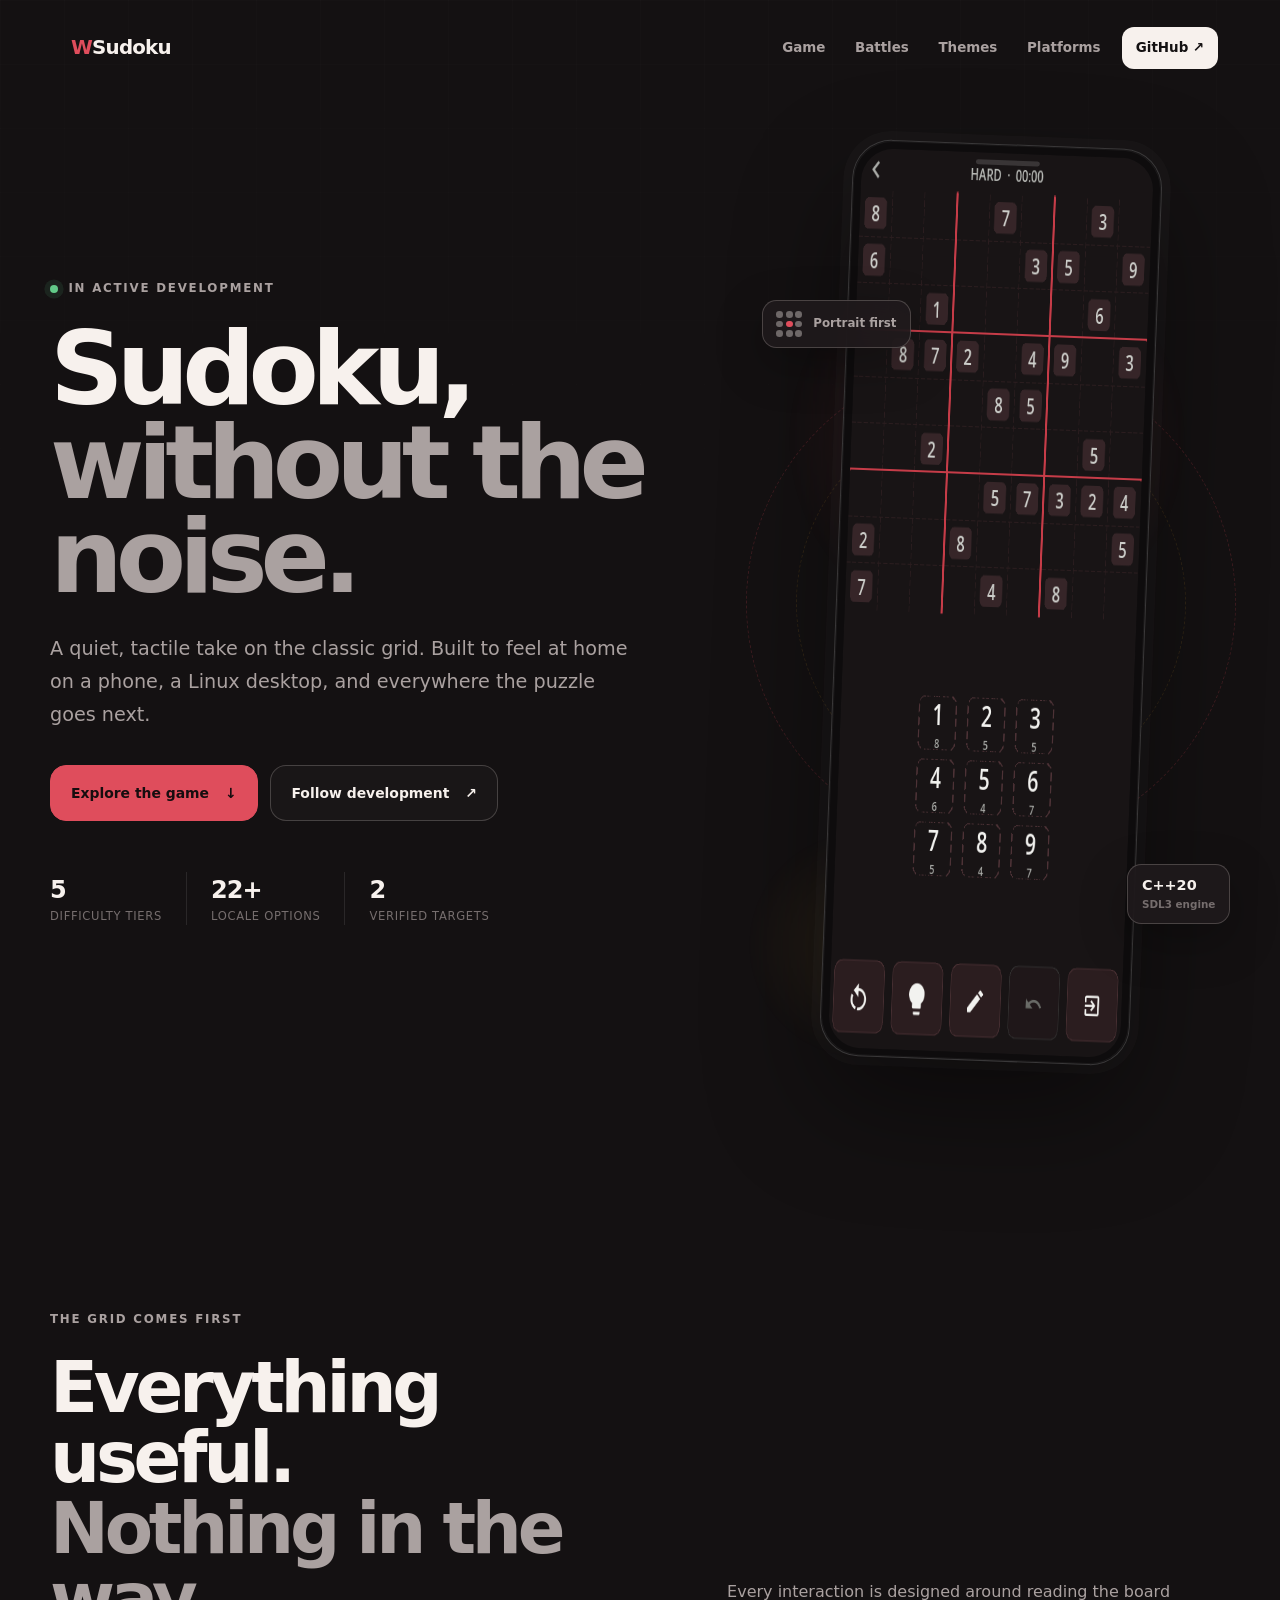
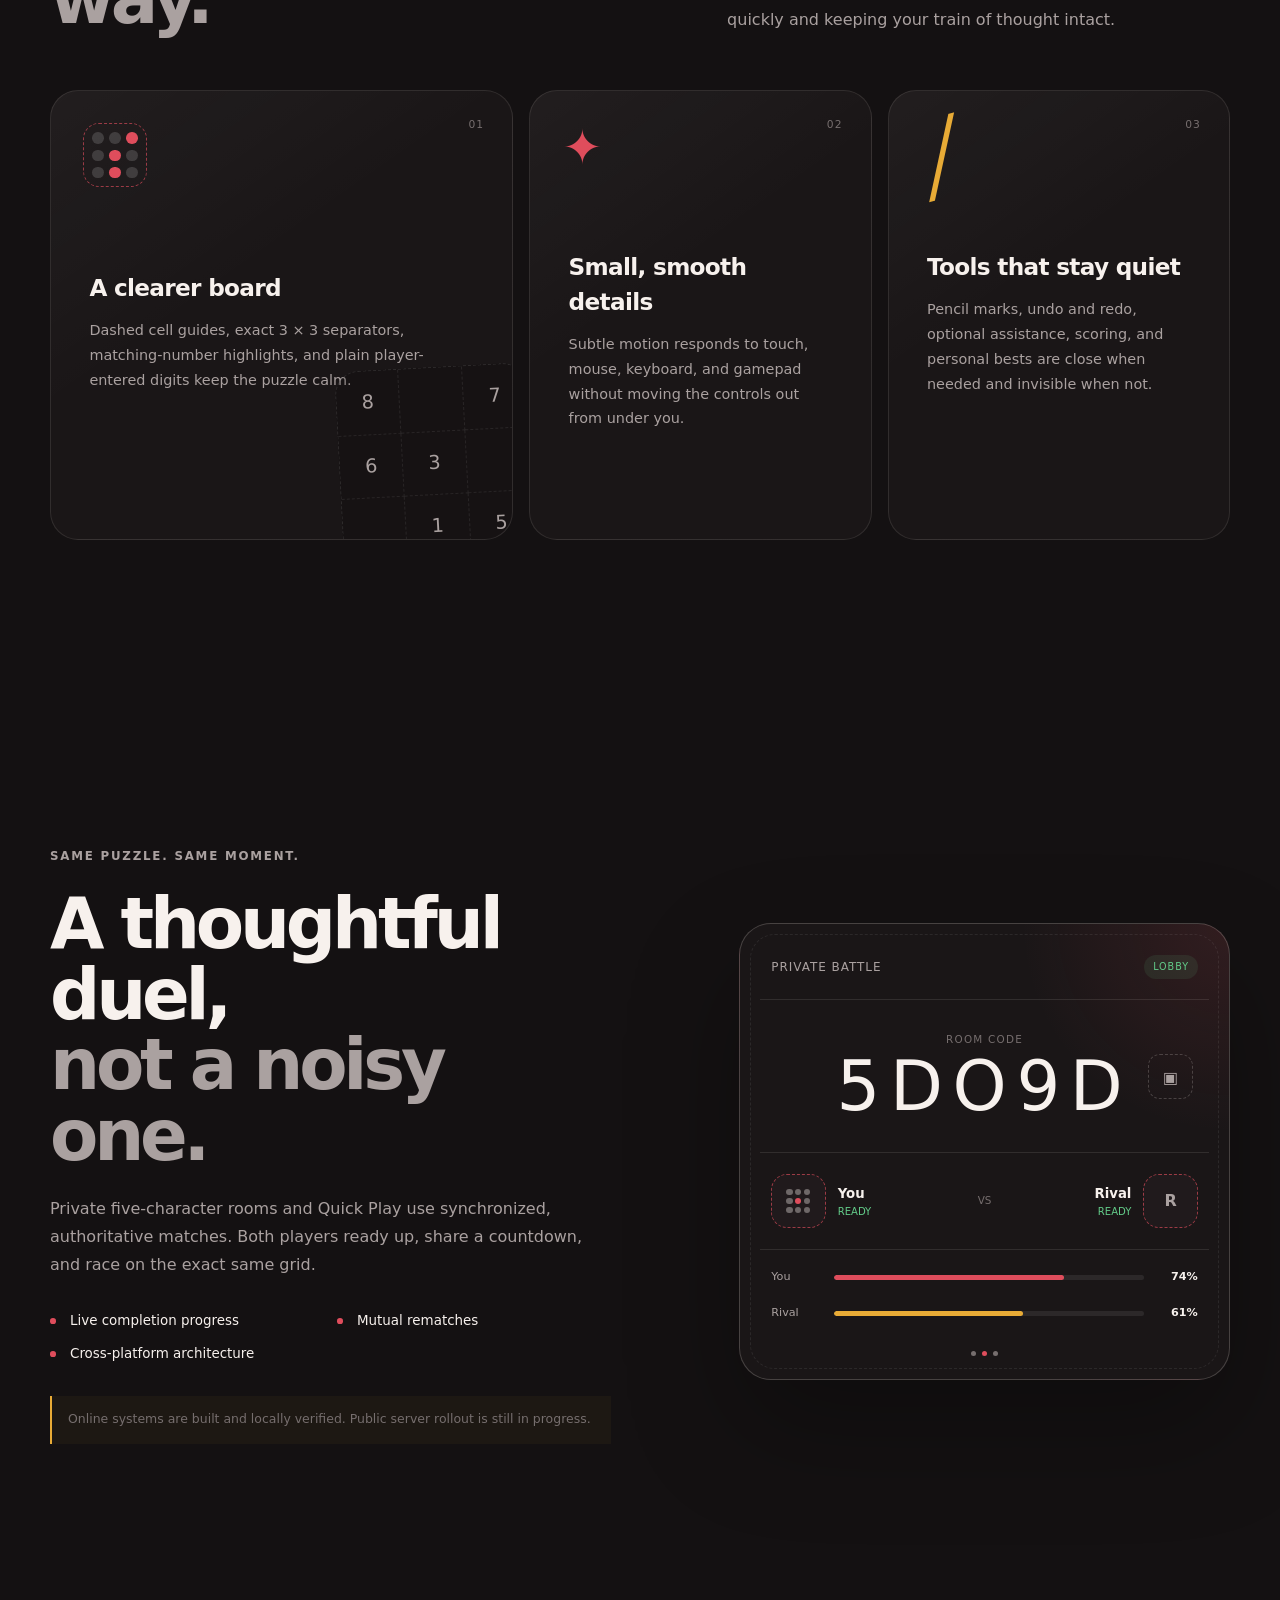
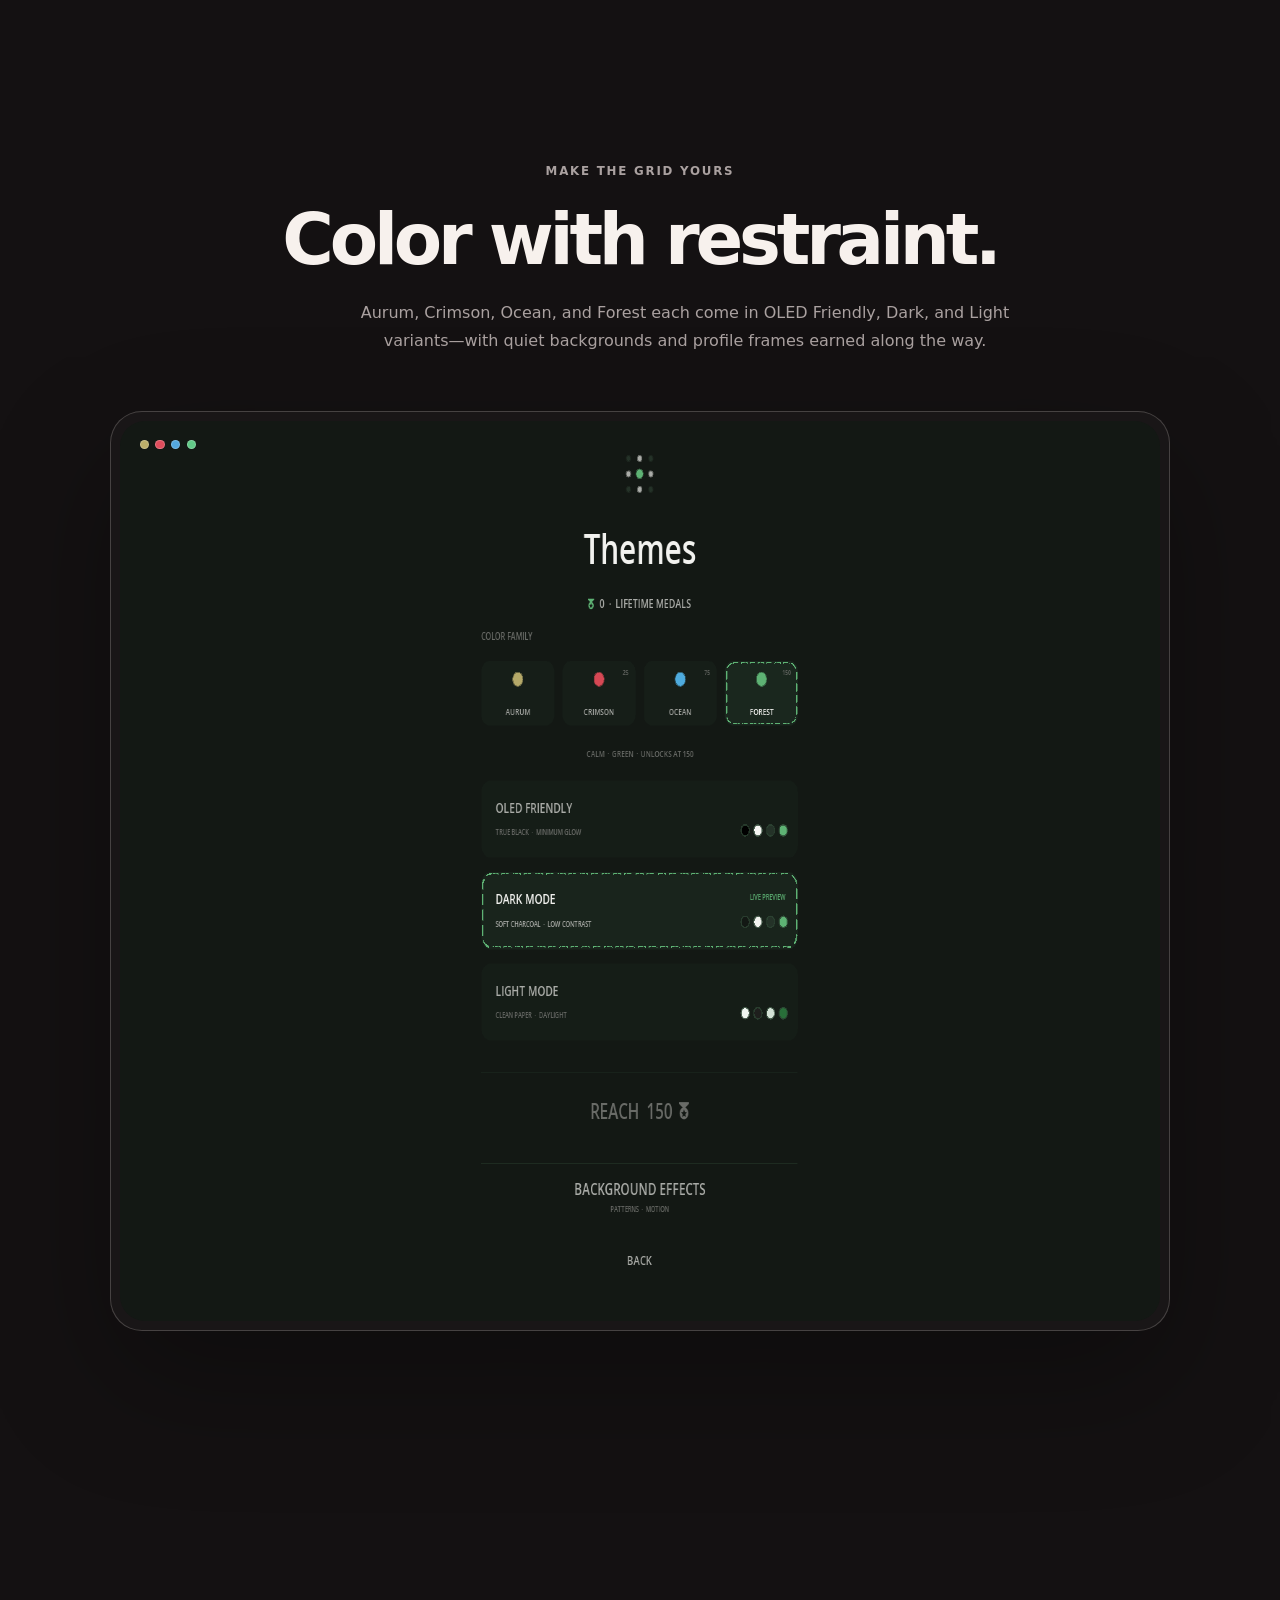
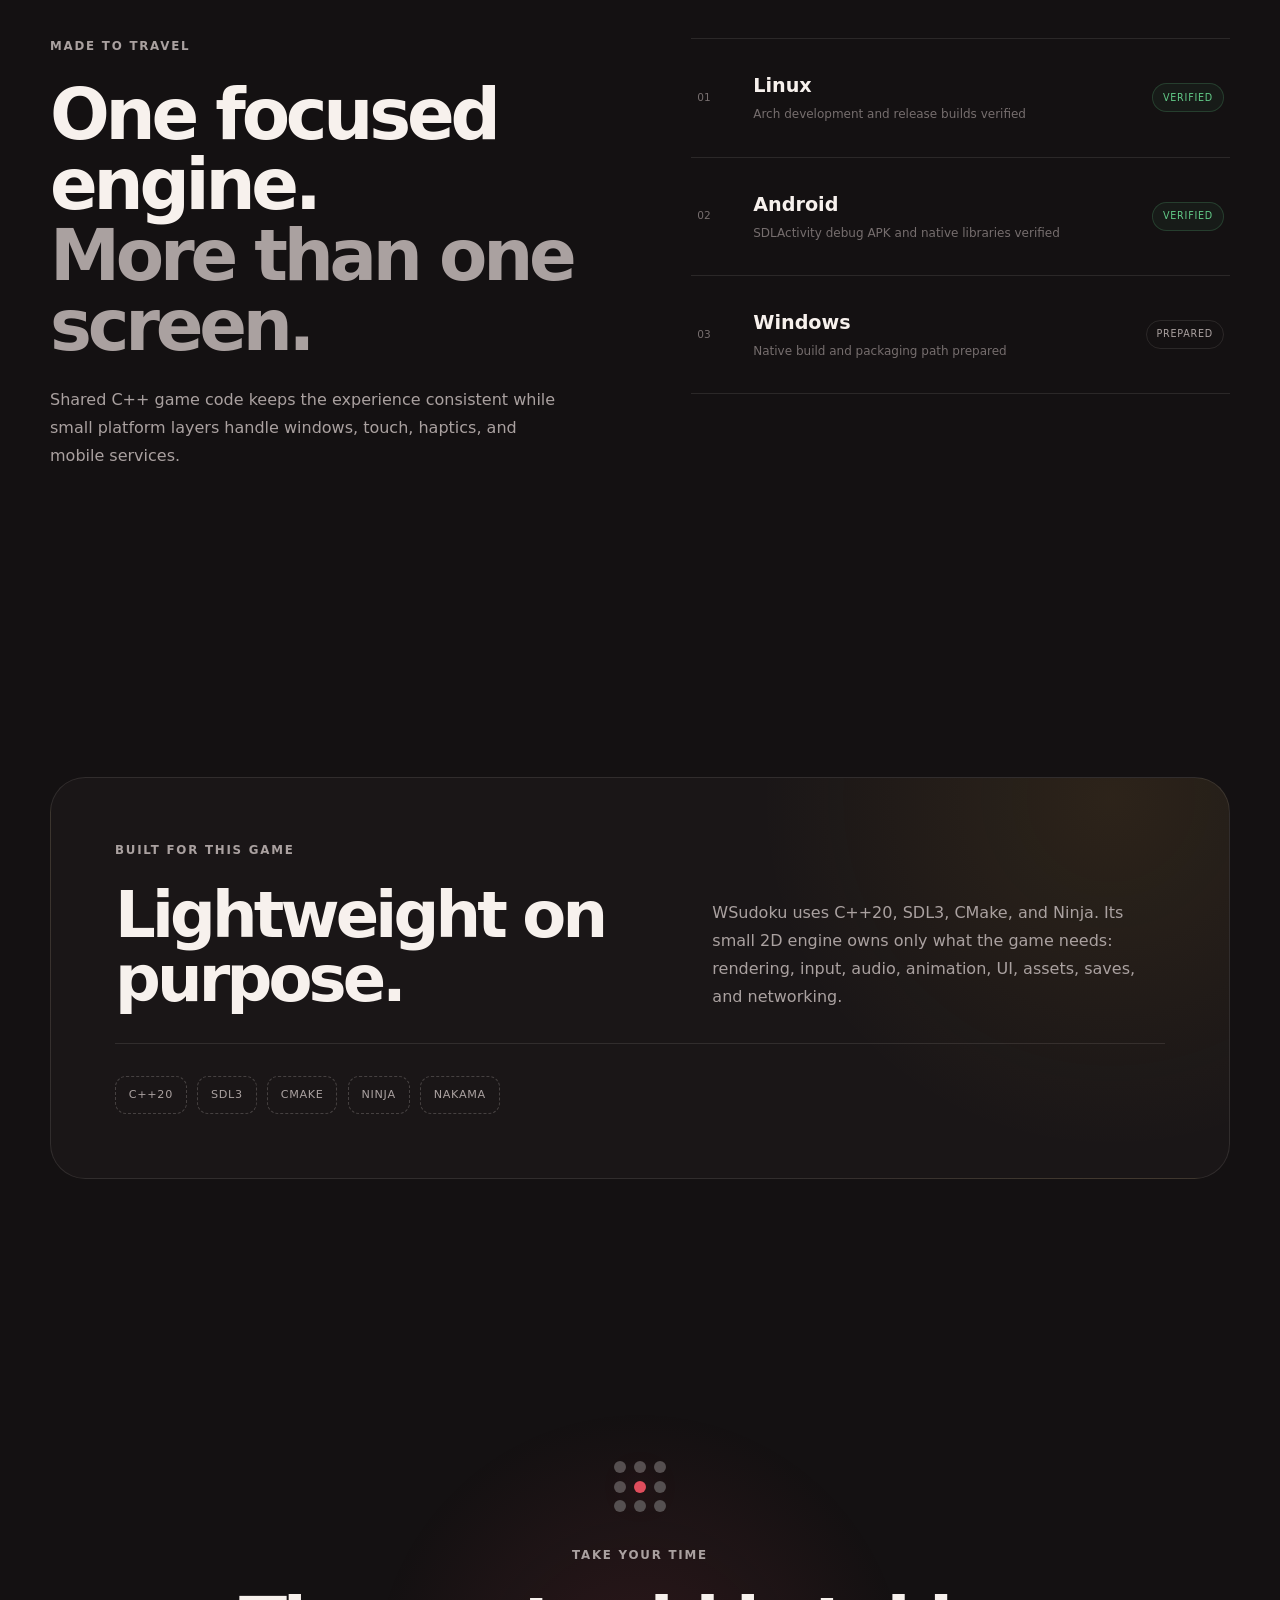
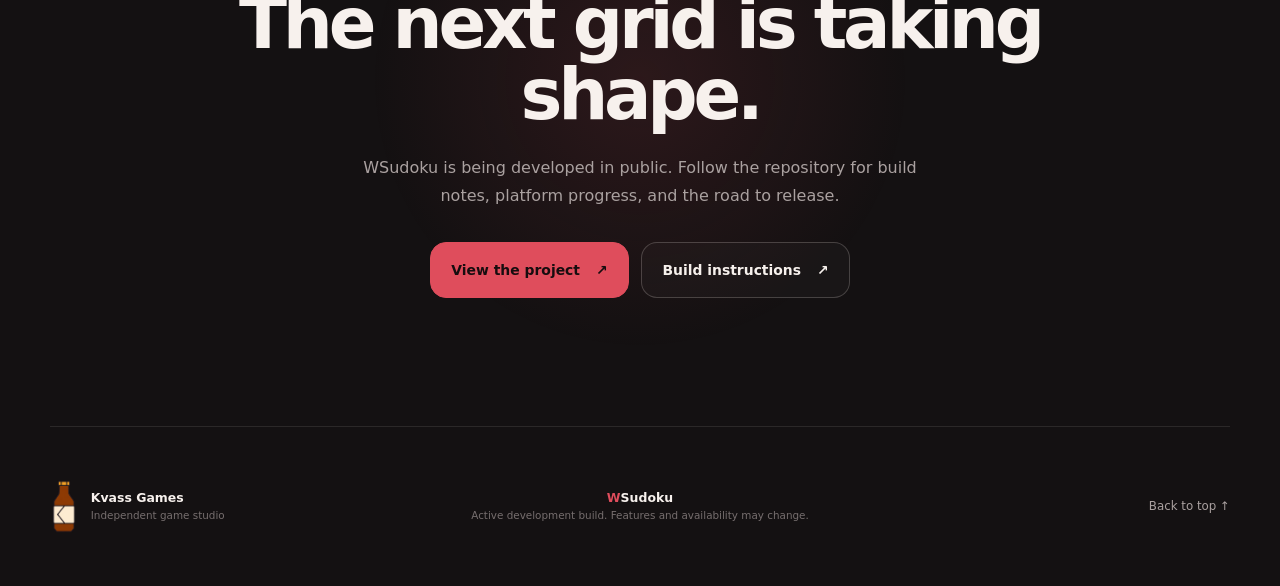
==== index.html @ 3dbf2f4d "Launch WSudoku website" ====
<!doctype html>
<html lang="en">
  <head>
    <meta charset="utf-8">
    <meta name="viewport" content="width=device-width, initial-scale=1">
    <meta name="theme-color" content="#141112">
    <meta
      name="description"
      content="WSudoku is a calm, modern Sudoku game by Kvass Games, built in C++20 with SDL3 for Linux, Android, and future desktop platforms."
    >
    <meta property="og:title" content="WSudoku — a quiet challenge">
    <meta
      property="og:description"
      content="A focused, cross-platform Sudoku game with tactile controls, expressive themes, and head-to-head battles."
    >
    <meta property="og:type" content="website">
    <meta property="og:url" content="https://perezhoginviktor.github.io/WSudoku-site/">
    <meta
      property="og:image"
      content="https://perezhoginviktor.github.io/WSudoku-site/assets/wsudoku-themes.png"
    >
    <meta name="twitter:card" content="summary_large_image">
    <title>WSudoku — A quiet challenge</title>
    <link rel="icon" href="favicon.svg" type="image/svg+xml">
    <link rel="stylesheet" href="styles.css">
    <script src="app.js" defer></script>
  </head>
  <body>
    <a class="skip-link" href="#main">Skip to content</a>

    <header class="site-header" data-header>
      <a class="wordmark" href="#top" aria-label="WSudoku home">
        <span class="wordmark-w">W</span><span>Sudoku</span>
      </a>

      <button
        class="nav-toggle"
        type="button"
        aria-label="Open navigation"
        aria-expanded="false"
        aria-controls="site-nav"
        data-nav-toggle
      >
        <span></span>
        <span></span>
      </button>

      <nav class="site-nav" id="site-nav" aria-label="Main navigation" data-nav>
        <a href="#game">Game</a>
        <a href="#battle">Battles</a>
        <a href="#themes">Themes</a>
        <a href="#platforms">Platforms</a>
        <a
          class="nav-github"
          href="https://github.com/PerezhoginViktor/WSudoku"
          rel="noreferrer"
        >GitHub <span aria-hidden="true">↗</span></a>
      </nav>
    </header>

    <main id="main">
      <section class="hero" id="top">
        <div class="hero-glow hero-glow-one" aria-hidden="true"></div>
        <div class="hero-glow hero-glow-two" aria-hidden="true"></div>

        <div class="hero-copy reveal">
          <p class="eyebrow">
            <span class="status-dot" aria-hidden="true"></span>
            In active development
          </p>
          <h1>Sudoku,<br><span>without the noise.</span></h1>
          <p class="hero-lede">
            A quiet, tactile take on the classic grid. Built to feel at home on
            a phone, a Linux desktop, and everywhere the puzzle goes next.
          </p>
          <div class="hero-actions">
            <a class="button button-primary" href="#game">
              Explore the game
              <span aria-hidden="true">↓</span>
            </a>
            <a
              class="button button-quiet"
              href="https://github.com/PerezhoginViktor/WSudoku"
              rel="noreferrer"
            >
              Follow development
              <span aria-hidden="true">↗</span>
            </a>
          </div>
          <dl class="hero-stats" aria-label="Project highlights">
            <div>
              <dt>5</dt>
              <dd>difficulty tiers</dd>
            </div>
            <div>
              <dt>22+</dt>
              <dd>locale options</dd>
            </div>
            <div>
              <dt>2</dt>
              <dd>verified targets</dd>
            </div>
          </dl>
        </div>

        <div class="hero-visual reveal" data-delay="1">
          <div class="orbit orbit-one" aria-hidden="true"></div>
          <div class="orbit orbit-two" aria-hidden="true"></div>
          <div class="phone-shell">
            <div class="phone-speaker" aria-hidden="true"></div>
            <img
              src="assets/wsudoku-gameplay.png"
              width="420"
              height="900"
              alt="WSudoku portrait gameplay showing a dark red Sudoku board, number pad, and tool buttons"
            >
          </div>
          <div class="floating-note floating-note-top">
            <span class="mini-grid" aria-hidden="true">
              <i></i><i></i><i></i><i></i><i></i><i></i><i></i><i></i><i></i>
            </span>
            Portrait first
          </div>
          <div class="floating-note floating-note-bottom">
            <strong>C++20</strong>
            <span>SDL3 engine</span>
          </div>
        </div>
      </section>

      <section class="section section-game" id="game">
        <div class="section-heading reveal">
          <p class="eyebrow">The grid comes first</p>
          <h2>Everything useful.<br><span>Nothing in the way.</span></h2>
          <p>
            Every interaction is designed around reading the board quickly and
            keeping your train of thought intact.
          </p>
        </div>

        <div class="feature-grid">
          <article class="feature-card feature-card-large reveal">
            <div class="feature-number">01</div>
            <div class="feature-icon grid-icon" aria-hidden="true">
              <i></i><i></i><i></i><i></i><i></i><i></i><i></i><i></i><i></i>
            </div>
            <h3>A clearer board</h3>
            <p>
              Dashed cell guides, exact 3 × 3 separators, matching-number
              highlights, and plain player-entered digits keep the puzzle calm.
            </p>
            <div class="board-sample" aria-hidden="true">
              <span>8</span><span></span><span>7</span>
              <span>6</span><span>3</span><span></span>
              <span></span><span>1</span><span>5</span>
            </div>
          </article>

          <article class="feature-card reveal" data-delay="1">
            <div class="feature-number">02</div>
            <div class="feature-symbol" aria-hidden="true">✦</div>
            <h3>Small, smooth details</h3>
            <p>
              Subtle motion responds to touch, mouse, keyboard, and gamepad
              without moving the controls out from under you.
            </p>
          </article>

          <article class="feature-card reveal" data-delay="2">
            <div class="feature-number">03</div>
            <div class="feature-symbol feature-symbol-pencil" aria-hidden="true">╱</div>
            <h3>Tools that stay quiet</h3>
            <p>
              Pencil marks, undo and redo, optional assistance, scoring, and
              personal bests are close when needed and invisible when not.
            </p>
          </article>
        </div>
      </section>

      <section class="section battle-section" id="battle">
        <div class="battle-copy reveal">
          <p class="eyebrow">Same puzzle. Same moment.</p>
          <h2>A thoughtful duel,<br><span>not a noisy one.</span></h2>
          <p>
            Private five-character rooms and Quick Play use synchronized,
            authoritative matches. Both players ready up, share a countdown,
            and race on the exact same grid.
          </p>
          <ul class="check-list">
            <li>Live completion progress</li>
            <li>Mutual rematches</li>
            <li>Cross-platform architecture</li>
          </ul>
          <p class="development-note">
            Online systems are built and locally verified. Public server rollout
            is still in progress.
          </p>
        </div>

        <div class="battle-card reveal" data-delay="1" aria-label="Battle lobby concept">
          <div class="battle-card-header">
            <span>Private battle</span>
            <span class="live-pill">Lobby</span>
          </div>
          <div class="room-code">
            <small>Room code</small>
            <strong>5DO9D</strong>
            <span class="copy-mark" aria-hidden="true">▣</span>
          </div>
          <div class="rival">
            <div class="player-avatar player-avatar-you">
              <span class="mini-grid" aria-hidden="true">
                <i></i><i></i><i></i><i></i><i></i><i></i><i></i><i></i><i></i>
              </span>
            </div>
            <div class="player-copy">
              <strong>You</strong>
              <span>Ready</span>
            </div>
            <div class="versus">VS</div>
            <div class="player-copy player-copy-right">
              <strong>Rival</strong>
              <span>Ready</span>
            </div>
            <div class="player-avatar player-avatar-rival">R</div>
          </div>
          <div class="progress-row">
            <span>You</span>
            <div class="progress-track"><i style="width: 74%"></i></div>
            <strong>74%</strong>
          </div>
          <div class="progress-row rival-progress">
            <span>Rival</span>
            <div class="progress-track"><i style="width: 61%"></i></div>
            <strong>61%</strong>
          </div>
          <div class="countdown" aria-hidden="true">
            <span></span><span class="active"></span><span></span>
          </div>
        </div>
      </section>

      <section class="section themes-section" id="themes">
        <div class="section-heading section-heading-centered reveal">
          <p class="eyebrow">Make the grid yours</p>
          <h2>Color with restraint.</h2>
          <p>
            Aurum, Crimson, Ocean, and Forest each come in OLED Friendly, Dark,
            and Light variants—with quiet backgrounds and profile frames earned
            along the way.
          </p>
        </div>

        <div class="theme-showcase reveal">
          <div class="theme-dots" aria-hidden="true">
            <span class="theme-aurum"></span>
            <span class="theme-crimson"></span>
            <span class="theme-ocean"></span>
            <span class="theme-forest"></span>
          </div>
          <img
            src="assets/wsudoku-themes.png"
            width="1440"
            height="900"
            loading="lazy"
            alt="WSudoku Themes screen showing four color families and OLED, dark, and light variants"
          >
        </div>
      </section>

      <section class="section platforms-section" id="platforms">
        <div class="section-heading reveal">
          <p class="eyebrow">Made to travel</p>
          <h2>One focused engine.<br><span>More than one screen.</span></h2>
          <p>
            Shared C++ game code keeps the experience consistent while small
            platform layers handle windows, touch, haptics, and mobile services.
          </p>
        </div>

        <div class="platform-list">
          <article class="platform-row reveal">
            <div class="platform-index">01</div>
            <div>
              <h3>Linux</h3>
              <p>Arch development and release builds verified</p>
            </div>
            <span class="platform-state verified">Verified</span>
          </article>
          <article class="platform-row reveal" data-delay="1">
            <div class="platform-index">02</div>
            <div>
              <h3>Android</h3>
              <p>SDLActivity debug APK and native libraries verified</p>
            </div>
            <span class="platform-state verified">Verified</span>
          </article>
          <article class="platform-row reveal" data-delay="2">
            <div class="platform-index">03</div>
            <div>
              <h3>Windows</h3>
              <p>Native build and packaging path prepared</p>
            </div>
            <span class="platform-state">Prepared</span>
          </article>
        </div>
      </section>

      <section class="section engine-section">
        <div class="engine-panel reveal">
          <div>
            <p class="eyebrow">Built for this game</p>
            <h2>Lightweight on purpose.</h2>
          </div>
          <p>
            WSudoku uses C++20, SDL3, CMake, and Ninja. Its small 2D engine owns
            only what the game needs: rendering, input, audio, animation, UI,
            assets, saves, and networking.
          </p>
          <div class="tech-stack" aria-label="Technology stack">
            <span>C++20</span>
            <span>SDL3</span>
            <span>CMake</span>
            <span>Ninja</span>
            <span>Nakama</span>
          </div>
        </div>
      </section>

      <section class="final-cta">
        <div class="final-mark" aria-hidden="true">
          <span></span><span></span><span></span>
          <span></span><span></span><span></span>
          <span></span><span></span><span></span>
        </div>
        <p class="eyebrow reveal">Take your time</p>
        <h2 class="reveal">The next grid is taking shape.</h2>
        <p class="reveal">
          WSudoku is being developed in public. Follow the repository for build
          notes, platform progress, and the road to release.
        </p>
        <div class="hero-actions final-actions reveal">
          <a
            class="button button-primary"
            href="https://github.com/PerezhoginViktor/WSudoku"
            rel="noreferrer"
          >
            View the project
            <span aria-hidden="true">↗</span>
          </a>
          <a
            class="button button-quiet"
            href="https://github.com/PerezhoginViktor/WSudoku/blob/main/docs/BUILDING.md"
            rel="noreferrer"
          >
            Build instructions
            <span aria-hidden="true">↗</span>
          </a>
        </div>
      </section>
    </main>

    <footer class="site-footer">
      <div class="studio">
        <img
          src="assets/kvass-games-mark.png"
          width="497"
          height="1024"
          loading="lazy"
          alt=""
        >
        <div>
          <strong>Kvass Games</strong>
          <span>Independent game studio</span>
        </div>
      </div>
      <div class="footer-copy">
        <strong><span>W</span>Sudoku</strong>
        <p>Active development build. Features and availability may change.</p>
      </div>
      <a href="#top">Back to top <span aria-hidden="true">↑</span></a>
    </footer>
  </body>
</html>
---- styles.css ----
:root {
  color-scheme: dark;
  --bg: #141112;
  --bg-soft: #1a1617;
  --surface: #201a1c;
  --surface-raised: #282123;
  --line: rgba(247, 239, 235, 0.1);
  --line-strong: rgba(247, 239, 235, 0.2);
  --text: #f7f1ed;
  --muted: #aaa1a0;
  --quiet: #766e6e;
  --accent: #df4d5c;
  --accent-soft: #ff6c78;
  --gold: #e8ab36;
  --green: #62ca88;
  --blue: #54a8df;
  --radius: 1.75rem;
  --content: min(1180px, calc(100vw - 3rem));
  --ease: cubic-bezier(0.22, 1, 0.36, 1);
}

* {
  box-sizing: border-box;
}

html {
  scroll-behavior: smooth;
}

body {
  margin: 0;
  overflow-x: hidden;
  background:
    radial-gradient(circle at 50% -20%, rgba(223, 77, 92, 0.09), transparent 34rem),
    var(--bg);
  color: var(--text);
  font-family:
    Inter, ui-sans-serif, system-ui, -apple-system, BlinkMacSystemFont, "Segoe UI",
    sans-serif;
  font-synthesis: none;
  line-height: 1.5;
  text-rendering: optimizeLegibility;
  -webkit-font-smoothing: antialiased;
}

body::before {
  position: fixed;
  z-index: -1;
  inset: 0;
  background-image:
    linear-gradient(rgba(255, 255, 255, 0.012) 1px, transparent 1px),
    linear-gradient(90deg, rgba(255, 255, 255, 0.012) 1px, transparent 1px);
  background-size: 4rem 4rem;
  content: "";
  mask-image: linear-gradient(to bottom, black, transparent 74%);
  pointer-events: none;
}

a {
  color: inherit;
  text-decoration: none;
}

button,
a {
  -webkit-tap-highlight-color: transparent;
}

button {
  color: inherit;
  font: inherit;
}

img {
  display: block;
  max-width: 100%;
}

.skip-link {
  position: fixed;
  z-index: 100;
  top: 0.75rem;
  left: 0.75rem;
  padding: 0.7rem 1rem;
  transform: translateY(-180%);
  border-radius: 0.8rem;
  background: var(--text);
  color: var(--bg);
  font-weight: 700;
  transition: transform 180ms ease;
}

.skip-link:focus {
  transform: translateY(0);
}

.site-header {
  position: fixed;
  z-index: 50;
  top: 1rem;
  left: 50%;
  display: flex;
  width: var(--content);
  min-height: 4rem;
  align-items: center;
  justify-content: space-between;
  padding: 0.6rem 0.7rem 0.6rem 1.25rem;
  transform: translateX(-50%);
  border: 1px solid transparent;
  border-radius: 1.25rem;
  transition:
    border-color 250ms ease,
    background-color 250ms ease,
    box-shadow 250ms ease,
    backdrop-filter 250ms ease;
}

.site-header.is-scrolled {
  border-color: var(--line);
  background: rgba(20, 17, 18, 0.82);
  box-shadow: 0 1rem 4rem rgba(0, 0, 0, 0.2);
  backdrop-filter: blur(20px);
}

.wordmark {
  display: flex;
  align-items: center;
  font-size: 1.24rem;
  font-weight: 650;
  letter-spacing: -0.04em;
}

.wordmark-w {
  color: var(--accent);
}

.site-nav {
  display: flex;
  align-items: center;
  gap: 0.15rem;
}

.site-nav a {
  padding: 0.7rem 0.85rem;
  border-radius: 0.75rem;
  color: var(--muted);
  font-size: 0.84rem;
  font-weight: 560;
  transition:
    background-color 180ms ease,
    color 180ms ease;
}

.site-nav a:hover,
.site-nav a:focus-visible {
  background: rgba(255, 255, 255, 0.05);
  color: var(--text);
  outline: none;
}

.site-nav .nav-github {
  margin-left: 0.35rem;
  background: var(--text);
  color: var(--bg);
}

.site-nav .nav-github:hover,
.site-nav .nav-github:focus-visible {
  background: white;
  color: #080708;
}

.nav-toggle {
  display: none;
}

.hero {
  position: relative;
  display: grid;
  width: var(--content);
  min-height: 100svh;
  margin: 0 auto;
  padding: 9rem 0 6rem;
  align-items: center;
  grid-template-columns: minmax(0, 1.03fr) minmax(22rem, 0.82fr);
  gap: clamp(3rem, 8vw, 8rem);
}

.hero-copy {
  position: relative;
  z-index: 2;
}

.eyebrow {
  display: flex;
  align-items: center;
  gap: 0.65rem;
  margin: 0 0 1.5rem;
  color: var(--muted);
  font-size: 0.74rem;
  font-weight: 650;
  letter-spacing: 0.15em;
  text-transform: uppercase;
}

.status-dot {
  width: 0.5rem;
  height: 0.5rem;
  border-radius: 50%;
  background: var(--green);
  box-shadow: 0 0 0 0.35rem rgba(98, 202, 136, 0.1);
}

h1,
h2,
h3,
p {
  margin-top: 0;
}

h1 {
  max-width: 720px;
  margin-bottom: 1.75rem;
  font-size: clamp(4rem, 8vw, 7.6rem);
  font-weight: 590;
  letter-spacing: -0.07em;
  line-height: 0.92;
}

h1 span,
h2 span {
  color: var(--muted);
}

.hero-lede {
  max-width: 37rem;
  margin-bottom: 2.1rem;
  color: var(--muted);
  font-size: clamp(1rem, 1.7vw, 1.2rem);
  line-height: 1.72;
}

.hero-actions {
  display: flex;
  flex-wrap: wrap;
  gap: 0.8rem;
}

.button {
  display: inline-flex;
  min-height: 3.5rem;
  align-items: center;
  justify-content: center;
  gap: 1rem;
  padding: 0.9rem 1.25rem;
  border: 1px solid var(--line-strong);
  border-radius: 1rem;
  font-size: 0.87rem;
  font-weight: 650;
  transition:
    transform 220ms var(--ease),
    border-color 220ms ease,
    background-color 220ms ease;
}

.button:hover,
.button:focus-visible {
  transform: translateY(-3px);
  outline: none;
}

.button-primary {
  border-color: var(--accent);
  background: var(--accent);
  color: #160d0f;
}

.button-primary:hover,
.button-primary:focus-visible {
  border-color: var(--accent-soft);
  background: var(--accent-soft);
}

.button-quiet {
  background: rgba(255, 255, 255, 0.025);
  color: var(--text);
}

.button-quiet:hover,
.button-quiet:focus-visible {
  border-color: rgba(255, 255, 255, 0.35);
  background: rgba(255, 255, 255, 0.05);
}

.hero-stats {
  display: flex;
  margin: 3.2rem 0 0;
  gap: 0;
}

.hero-stats div {
  min-width: 8.5rem;
  padding: 0 1.5rem;
  border-left: 1px solid var(--line);
}

.hero-stats div:first-child {
  padding-left: 0;
  border-left: 0;
}

.hero-stats dt {
  font-size: 1.5rem;
  font-weight: 580;
  letter-spacing: -0.04em;
}

.hero-stats dd {
  margin: 0;
  color: var(--quiet);
  font-size: 0.72rem;
  letter-spacing: 0.06em;
  text-transform: uppercase;
}

.hero-visual {
  position: relative;
  display: flex;
  min-height: 650px;
  align-items: center;
  justify-content: center;
}

.phone-shell {
  position: relative;
  z-index: 2;
  width: min(310px, 74vw);
  padding: 0.48rem;
  overflow: hidden;
  transform: rotate(2.2deg);
  border: 1px solid rgba(255, 255, 255, 0.18);
  border-radius: 2.45rem;
  background: #0e0c0d;
  box-shadow:
    0 3rem 7rem rgba(0, 0, 0, 0.42),
    0 0 0 0.55rem rgba(255, 255, 255, 0.025);
  transition: transform 650ms var(--ease);
}

.hero-visual:hover .phone-shell {
  transform: rotate(0deg) translateY(-0.5rem);
}

.phone-shell::after {
  position: absolute;
  inset: 0;
  border-radius: inherit;
  box-shadow: inset 0 0 0 1px rgba(255, 255, 255, 0.05);
  content: "";
  pointer-events: none;
}

.phone-shell img {
  width: 100%;
  border-radius: 2.02rem;
}

.phone-speaker {
  position: absolute;
  z-index: 3;
  top: 0.95rem;
  left: 50%;
  width: 4rem;
  height: 0.28rem;
  transform: translateX(-50%);
  border-radius: 100vw;
  background: rgba(255, 255, 255, 0.14);
}

.hero-glow {
  position: absolute;
  z-index: -1;
  border-radius: 50%;
  filter: blur(1px);
  pointer-events: none;
}

.hero-glow-one {
  top: 20%;
  right: 3%;
  width: 26rem;
  height: 26rem;
  background: radial-gradient(circle, rgba(223, 77, 92, 0.18), transparent 68%);
}

.hero-glow-two {
  right: 21%;
  bottom: 8%;
  width: 15rem;
  height: 15rem;
  background: radial-gradient(circle, rgba(232, 171, 54, 0.09), transparent 68%);
}

.orbit {
  position: absolute;
  border: 1px dashed rgba(223, 77, 92, 0.2);
  border-radius: 50%;
  animation: orbit 28s linear infinite;
}

.orbit-one {
  width: 490px;
  height: 490px;
}

.orbit-two {
  width: 390px;
  height: 390px;
  animation-direction: reverse;
  animation-duration: 20s;
  border-color: rgba(232, 171, 54, 0.13);
}

.floating-note {
  position: absolute;
  z-index: 4;
  display: flex;
  align-items: center;
  gap: 0.7rem;
  padding: 0.65rem 0.85rem;
  border: 1px solid var(--line-strong);
  border-radius: 0.9rem;
  background: rgba(32, 26, 28, 0.86);
  box-shadow: 0 1rem 3rem rgba(0, 0, 0, 0.26);
  color: var(--muted);
  font-size: 0.74rem;
  font-weight: 600;
  backdrop-filter: blur(16px);
}

.floating-note-top {
  top: 17%;
  left: 2%;
}

.floating-note-bottom {
  right: 0;
  bottom: 15%;
  align-items: flex-start;
  flex-direction: column;
  gap: 0;
}

.floating-note-bottom strong {
  color: var(--text);
  font-size: 0.9rem;
}

.floating-note-bottom span {
  color: var(--quiet);
  font-size: 0.65rem;
}

.mini-grid {
  display: grid;
  width: 1.6rem;
  height: 1.6rem;
  grid-template-columns: repeat(3, 1fr);
  gap: 0.18rem;
}

.mini-grid i {
  border-radius: 50%;
  background: #6e6868;
}

.mini-grid i:nth-child(5) {
  background: var(--accent);
}

.section {
  width: var(--content);
  margin: 0 auto;
  padding: clamp(6rem, 12vw, 10rem) 0;
}

.section-heading {
  display: grid;
  margin-bottom: 3.5rem;
  grid-template-columns: minmax(0, 0.8fr) minmax(20rem, 0.7fr);
  column-gap: clamp(3rem, 8vw, 8rem);
}

.section-heading .eyebrow {
  grid-column: 1 / -1;
}

.section-heading h2,
.battle-copy h2,
.engine-panel h2,
.final-cta h2 {
  margin-bottom: 0;
  font-size: clamp(2.75rem, 5.5vw, 5.4rem);
  font-weight: 570;
  letter-spacing: -0.06em;
  line-height: 1;
}

.section-heading > p:last-child {
  align-self: end;
  margin: 0;
  color: var(--muted);
  font-size: 1rem;
  line-height: 1.75;
}

.feature-grid {
  display: grid;
  grid-template-columns: 1.15fr 0.85fr 0.85fr;
  gap: 1rem;
}

.feature-card {
  position: relative;
  min-height: 370px;
  padding: clamp(1.5rem, 3vw, 2.4rem);
  overflow: hidden;
  border: 1px solid var(--line);
  border-radius: var(--radius);
  background:
    linear-gradient(145deg, rgba(255, 255, 255, 0.035), transparent 42%),
    var(--bg-soft);
  transition:
    transform 350ms var(--ease),
    border-color 350ms ease,
    background-color 350ms ease;
}

.feature-card:hover {
  transform: translateY(-0.35rem);
  border-color: var(--line-strong);
  background-color: var(--surface);
}

.feature-card h3 {
  max-width: 16rem;
  margin: 7.5rem 0 0.8rem;
  font-size: 1.45rem;
  font-weight: 590;
  letter-spacing: -0.03em;
}

.feature-card p {
  max-width: 26rem;
  margin: 0;
  color: var(--muted);
  font-size: 0.9rem;
  line-height: 1.72;
}

.feature-number {
  position: absolute;
  top: 1.6rem;
  right: 1.75rem;
  color: var(--quiet);
  font-size: 0.67rem;
  letter-spacing: 0.1em;
}

.feature-symbol {
  position: absolute;
  top: 2rem;
  left: 2rem;
  color: var(--accent);
  font-size: 3rem;
  line-height: 1;
}

.feature-symbol-pencil {
  transform: rotate(-15deg);
  color: var(--gold);
  font-size: 4.3rem;
  font-weight: 200;
}

.grid-icon {
  position: absolute;
  top: 2rem;
  left: 2rem;
  display: grid;
  width: 4rem;
  height: 4rem;
  padding: 0.5rem;
  border: 1px dashed rgba(223, 77, 92, 0.65);
  border-radius: 1rem;
  grid-template-columns: repeat(3, 1fr);
  gap: 0.35rem;
}

.grid-icon i {
  border-radius: 50%;
  background: rgba(255, 255, 255, 0.15);
}

.grid-icon i:nth-child(3),
.grid-icon i:nth-child(5),
.grid-icon i:nth-child(8) {
  background: var(--accent);
}

.feature-card-large {
  min-height: 450px;
}

.feature-card-large h3 {
  margin-top: 8.8rem;
}

.board-sample {
  position: absolute;
  right: -1.2rem;
  bottom: -1.2rem;
  display: grid;
  width: 12rem;
  height: 12rem;
  transform: rotate(-3deg);
  border: 1px dashed rgba(255, 255, 255, 0.1);
  border-radius: 1.5rem;
  grid-template-columns: repeat(3, 1fr);
  background: rgba(0, 0, 0, 0.14);
}

.board-sample span {
  display: grid;
  place-items: center;
  border-right: 1px dashed rgba(255, 255, 255, 0.08);
  border-bottom: 1px dashed rgba(255, 255, 255, 0.08);
  color: var(--muted);
  font-size: 1.2rem;
}

.board-sample span:nth-child(3n) {
  border-right: 0;
}

.board-sample span:nth-child(n + 7) {
  border-bottom: 0;
}

.battle-section {
  display: grid;
  align-items: center;
  grid-template-columns: minmax(0, 0.8fr) minmax(24rem, 0.7fr);
  gap: clamp(4rem, 10vw, 10rem);
}

.battle-copy h2 {
  margin-bottom: 1.5rem;
}

.battle-copy > p:not(.eyebrow):not(.development-note) {
  max-width: 36rem;
  color: var(--muted);
  line-height: 1.75;
}

.check-list {
  display: grid;
  margin: 2rem 0;
  padding: 0;
  grid-template-columns: repeat(2, minmax(0, 1fr));
  gap: 0.8rem;
  list-style: none;
}

.check-list li {
  position: relative;
  padding-left: 1.25rem;
  color: var(--text);
  font-size: 0.84rem;
}

.check-list li::before {
  position: absolute;
  top: 0.46rem;
  left: 0;
  width: 0.36rem;
  height: 0.36rem;
  border-radius: 50%;
  background: var(--accent);
  content: "";
}

.development-note {
  max-width: 36rem;
  padding: 0.9rem 1rem;
  border-left: 2px solid var(--gold);
  background: rgba(232, 171, 54, 0.045);
  color: var(--quiet);
  font-size: 0.78rem;
}

.battle-card {
  position: relative;
  padding: 1.25rem;
  overflow: hidden;
  border: 1px solid var(--line-strong);
  border-radius: 2rem;
  background:
    radial-gradient(circle at 100% 0%, rgba(223, 77, 92, 0.12), transparent 13rem),
    var(--bg-soft);
  box-shadow: 0 3rem 7rem rgba(0, 0, 0, 0.28);
}

.battle-card::before {
  position: absolute;
  inset: 0.65rem;
  border: 1px dashed rgba(255, 255, 255, 0.08);
  border-radius: 1.55rem;
  content: "";
  pointer-events: none;
}

.battle-card-header {
  position: relative;
  z-index: 1;
  display: flex;
  align-items: center;
  justify-content: space-between;
  padding: 0.7rem 0.7rem 1.25rem;
  border-bottom: 1px solid var(--line);
  color: var(--muted);
  font-size: 0.75rem;
  letter-spacing: 0.08em;
  text-transform: uppercase;
}

.live-pill {
  padding: 0.3rem 0.55rem;
  border-radius: 100vw;
  background: rgba(98, 202, 136, 0.1);
  color: var(--green);
  font-size: 0.6rem;
}

.room-code {
  position: relative;
  display: flex;
  min-height: 9.5rem;
  align-items: center;
  justify-content: center;
  flex-direction: column;
}

.room-code small {
  margin-bottom: 0.25rem;
  color: var(--quiet);
  font-size: 0.65rem;
  letter-spacing: 0.12em;
  text-transform: uppercase;
}

.room-code strong {
  font-size: clamp(2.4rem, 6vw, 4.3rem);
  font-weight: 540;
  letter-spacing: 0.14em;
  line-height: 1;
}

.copy-mark {
  position: absolute;
  right: 1rem;
  width: 2.8rem;
  height: 2.8rem;
  padding-top: 0.67rem;
  border: 1px dashed var(--line-strong);
  border-radius: 0.75rem;
  color: var(--muted);
  text-align: center;
}

.rival {
  position: relative;
  z-index: 1;
  display: grid;
  align-items: center;
  padding: 1.3rem 0.7rem;
  border-top: 1px solid var(--line);
  border-bottom: 1px solid var(--line);
  grid-template-columns: auto 1fr auto 1fr auto;
  gap: 0.75rem;
}

.player-avatar {
  display: grid;
  width: 3.4rem;
  height: 3.4rem;
  place-items: center;
  border: 1px dashed rgba(223, 77, 92, 0.65);
  border-radius: 1rem;
  background: var(--surface);
  color: var(--muted);
  font-weight: 600;
}

.player-avatar .mini-grid {
  width: 1.5rem;
  height: 1.5rem;
}

.player-copy {
  display: flex;
  flex-direction: column;
}

.player-copy strong {
  font-size: 0.83rem;
}

.player-copy span {
  color: var(--green);
  font-size: 0.63rem;
  text-transform: uppercase;
}

.player-copy-right {
  align-items: flex-end;
}

.versus {
  color: var(--quiet);
  font-size: 0.65rem;
}

.progress-row {
  position: relative;
  z-index: 1;
  display: grid;
  align-items: center;
  padding: 1.2rem 0.7rem 0;
  grid-template-columns: 3.2rem 1fr 2.6rem;
  gap: 0.75rem;
  color: var(--muted);
  font-size: 0.7rem;
}

.progress-row strong {
  color: var(--text);
  text-align: right;
}

.progress-track {
  height: 0.32rem;
  overflow: hidden;
  border-radius: 100vw;
  background: rgba(255, 255, 255, 0.08);
}

.progress-track i {
  display: block;
  height: 100%;
  border-radius: inherit;
  background: var(--accent);
}

.rival-progress {
  padding-bottom: 1rem;
}

.rival-progress .progress-track i {
  background: var(--gold);
}

.countdown {
  display: flex;
  justify-content: center;
  padding: 0.8rem 0 0.2rem;
  gap: 0.35rem;
}

.countdown span {
  width: 0.33rem;
  height: 0.33rem;
  border-radius: 50%;
  background: var(--quiet);
}

.countdown .active {
  background: var(--accent);
}

.section-heading-centered {
  display: flex;
  max-width: 760px;
  align-items: center;
  margin-right: auto;
  margin-left: auto;
  text-align: center;
  flex-direction: column;
}

.section-heading-centered .eyebrow {
  justify-content: center;
}

.section-heading-centered h2 {
  margin-bottom: 1.5rem;
}

.section-heading-centered > p:last-child {
  max-width: 670px;
}

.theme-showcase {
  position: relative;
  max-width: 1060px;
  margin: 0 auto;
  padding: 0.55rem;
  border: 1px solid var(--line-strong);
  border-radius: 2rem;
  background: rgba(255, 255, 255, 0.025);
  box-shadow: 0 3rem 8rem rgba(0, 0, 0, 0.3);
}

.theme-showcase img {
  width: 100%;
  border-radius: 1.55rem;
}

.theme-dots {
  position: absolute;
  z-index: 2;
  top: 1.7rem;
  left: 1.8rem;
  display: flex;
  gap: 0.4rem;
}

.theme-dots span {
  width: 0.58rem;
  height: 0.58rem;
  border: 1px solid rgba(255, 255, 255, 0.22);
  border-radius: 50%;
}

.theme-aurum {
  background: #bcae6a;
}

.theme-crimson {
  background: var(--accent);
}

.theme-ocean {
  background: var(--blue);
}

.theme-forest {
  background: var(--green);
}

.platforms-section {
  display: grid;
  grid-template-columns: minmax(0, 0.78fr) minmax(24rem, 0.8fr);
  gap: clamp(4rem, 9vw, 9rem);
}

.platforms-section .section-heading {
  display: block;
  margin-bottom: 0;
}

.platforms-section .section-heading h2 {
  margin-bottom: 1.5rem;
}

.platforms-section .section-heading > p:last-child {
  max-width: 34rem;
}

.platform-list {
  border-top: 1px solid var(--line);
}

.platform-row {
  display: grid;
  min-height: 7.4rem;
  align-items: center;
  padding: 1rem 0.4rem;
  border-bottom: 1px solid var(--line);
  grid-template-columns: 2.5rem 1fr auto;
  gap: 1rem;
}

.platform-index {
  color: var(--quiet);
  font-size: 0.66rem;
}

.platform-row h3 {
  margin: 0 0 0.25rem;
  font-size: 1.2rem;
  font-weight: 580;
}

.platform-row p {
  margin: 0;
  color: var(--quiet);
  font-size: 0.75rem;
}

.platform-state {
  padding: 0.4rem 0.6rem;
  border: 1px solid var(--line);
  border-radius: 100vw;
  color: var(--muted);
  font-size: 0.6rem;
  letter-spacing: 0.08em;
  text-transform: uppercase;
}

.platform-state.verified {
  border-color: rgba(98, 202, 136, 0.2);
  background: rgba(98, 202, 136, 0.05);
  color: var(--green);
}

.engine-panel {
  display: grid;
  padding: clamp(2rem, 5vw, 4rem);
  border: 1px solid var(--line);
  border-radius: 2.2rem;
  background:
    radial-gradient(circle at 90% 5%, rgba(232, 171, 54, 0.09), transparent 22rem),
    var(--bg-soft);
  grid-template-columns: minmax(0, 0.8fr) minmax(20rem, 0.7fr);
  gap: 2rem 5rem;
}

.engine-panel h2 {
  font-size: clamp(2.8rem, 5vw, 5rem);
}

.engine-panel > p {
  align-self: end;
  margin: 0;
  color: var(--muted);
  line-height: 1.75;
}

.tech-stack {
  display: flex;
  padding-top: 2rem;
  border-top: 1px solid var(--line);
  grid-column: 1 / -1;
  flex-wrap: wrap;
  gap: 0.65rem;
}

.tech-stack span {
  padding: 0.6rem 0.8rem;
  border: 1px dashed var(--line-strong);
  border-radius: 0.7rem;
  color: var(--muted);
  font-size: 0.7rem;
  letter-spacing: 0.06em;
  text-transform: uppercase;
}

.final-cta {
  position: relative;
  display: flex;
  width: var(--content);
  min-height: 70svh;
  align-items: center;
  justify-content: center;
  margin: 0 auto;
  padding: 8rem 0;
  text-align: center;
  flex-direction: column;
}

.final-cta::before {
  position: absolute;
  z-index: -1;
  width: 35rem;
  height: 35rem;
  border-radius: 50%;
  background: radial-gradient(circle, rgba(223, 77, 92, 0.12), transparent 68%);
  content: "";
}

.final-mark {
  display: grid;
  width: 3.2rem;
  height: 3.2rem;
  margin-bottom: 2.2rem;
  grid-template-columns: repeat(3, 1fr);
  gap: 0.48rem;
}

.final-mark span {
  border-radius: 50%;
  background: #555051;
}

.final-mark span:nth-child(5) {
  background: var(--accent);
  box-shadow: 0 0 2rem rgba(223, 77, 92, 0.45);
}

.final-cta .eyebrow {
  justify-content: center;
}

.final-cta h2 {
  max-width: 850px;
  margin-bottom: 1.5rem;
}

.final-cta > p:not(.eyebrow) {
  max-width: 580px;
  color: var(--muted);
  line-height: 1.75;
}

.final-actions {
  justify-content: center;
  margin-top: 1rem;
}

.site-footer {
  display: grid;
  width: var(--content);
  min-height: 10rem;
  align-items: center;
  margin: 0 auto;
  padding: 2rem 0;
  border-top: 1px solid var(--line);
  grid-template-columns: 1fr 1fr 1fr;
}

.studio {
  display: flex;
  align-items: center;
  gap: 0.8rem;
}

.studio img {
  width: 1.75rem;
  height: 3.65rem;
  object-fit: contain;
}

.studio div,
.footer-copy {
  display: flex;
  flex-direction: column;
}

.studio strong,
.footer-copy strong {
  font-size: 0.78rem;
  font-weight: 600;
}

.studio span,
.footer-copy p {
  margin: 0;
  color: var(--quiet);
  font-size: 0.65rem;
}

.footer-copy {
  align-items: center;
  text-align: center;
}

.footer-copy strong span {
  color: var(--accent);
}

.site-footer > a {
  justify-self: end;
  color: var(--muted);
  font-size: 0.74rem;
}

.reveal {
  opacity: 0;
  transform: translateY(1.5rem);
  transition:
    opacity 700ms var(--ease),
    transform 700ms var(--ease);
}

.reveal[data-delay="1"] {
  transition-delay: 100ms;
}

.reveal[data-delay="2"] {
  transition-delay: 200ms;
}

.reveal.is-visible {
  opacity: 1;
  transform: none;
}

@keyframes orbit {
  to {
    transform: rotate(360deg);
  }
}

@media (max-width: 980px) {
  :root {
    --content: min(100% - 2rem, 720px);
  }

  .site-header {
    top: 0.65rem;
  }

  .nav-toggle {
    position: relative;
    z-index: 2;
    display: grid;
    width: 2.8rem;
    height: 2.8rem;
    padding: 0;
    place-content: center;
    border: 1px solid var(--line);
    border-radius: 0.8rem;
    background: var(--surface);
    gap: 0.36rem;
  }

  .nav-toggle span {
    display: block;
    width: 1rem;
    height: 1px;
    background: var(--text);
    transition: transform 200ms ease;
  }

  .nav-toggle[aria-expanded="true"] span:first-child {
    transform: translateY(0.21rem) rotate(45deg);
  }

  .nav-toggle[aria-expanded="true"] span:last-child {
    transform: translateY(-0.21rem) rotate(-45deg);
  }

  .site-nav {
    position: absolute;
    top: 0;
    right: 0;
    display: none;
    width: min(20rem, 92vw);
    padding: 4.5rem 0.75rem 0.75rem;
    border: 1px solid var(--line);
    border-radius: 1.25rem;
    background: rgba(26, 22, 23, 0.97);
    box-shadow: 0 2rem 5rem rgba(0, 0, 0, 0.38);
    flex-direction: column;
    backdrop-filter: blur(20px);
  }

  .site-nav.is-open {
    display: flex;
  }

  .site-nav a {
    width: 100%;
    padding: 0.85rem 1rem;
  }

  .site-nav .nav-github {
    margin: 0.3rem 0 0;
  }

  .hero {
    min-height: auto;
    padding-top: 10rem;
    grid-template-columns: 1fr;
  }

  .hero-copy {
    text-align: center;
  }

  .hero-copy .eyebrow,
  .hero-actions,
  .hero-stats {
    justify-content: center;
  }

  .hero-lede {
    margin-right: auto;
    margin-left: auto;
  }

  .hero-visual {
    min-height: 660px;
  }

  .feature-grid {
    grid-template-columns: 1fr 1fr;
  }

  .feature-card-large {
    grid-column: 1 / -1;
  }

  .battle-section,
  .platforms-section {
    grid-template-columns: 1fr;
  }

  .platforms-section .section-heading {
    margin-bottom: 1rem;
  }
}

@media (max-width: 680px) {
  :root {
    --content: calc(100% - 1.25rem);
    --radius: 1.4rem;
  }

  body::before {
    background-size: 2.8rem 2.8rem;
  }

  .site-header {
    min-height: 3.6rem;
    padding-left: 1rem;
  }

  .hero {
    padding: 8.5rem 0 4rem;
    gap: 2rem;
  }

  h1 {
    font-size: clamp(3.5rem, 17vw, 5.2rem);
  }

  .hero-lede {
    max-width: 29rem;
    font-size: 0.96rem;
  }

  .hero-actions {
    display: grid;
    grid-template-columns: 1fr;
  }

  .button {
    width: 100%;
  }

  .hero-stats {
    width: 100%;
  }

  .hero-stats div {
    min-width: 0;
    padding: 0 0.75rem;
    flex: 1;
  }

  .hero-stats dt {
    font-size: 1.25rem;
  }

  .hero-stats dd {
    font-size: 0.58rem;
  }

  .hero-visual {
    min-height: 600px;
  }

  .phone-shell {
    width: 270px;
  }

  .orbit-one {
    width: 370px;
    height: 370px;
  }

  .orbit-two {
    width: 310px;
    height: 310px;
  }

  .floating-note-top {
    left: 0;
  }

  .floating-note-bottom {
    right: 0;
  }

  .section {
    padding: 5.5rem 0;
  }

  .section-heading {
    display: block;
    margin-bottom: 2.5rem;
  }

  .section-heading h2,
  .battle-copy h2,
  .engine-panel h2,
  .final-cta h2 {
    margin-bottom: 1.3rem;
    font-size: clamp(2.55rem, 12vw, 3.8rem);
  }

  .feature-grid {
    grid-template-columns: 1fr;
  }

  .feature-card-large {
    grid-column: auto;
  }

  .feature-card {
    min-height: 335px;
  }

  .feature-card-large {
    min-height: 430px;
  }

  .battle-section {
    gap: 3.5rem;
  }

  .check-list {
    grid-template-columns: 1fr;
  }

  .battle-card {
    padding: 0.8rem;
    border-radius: 1.55rem;
  }

  .battle-card::before {
    inset: 0.45rem;
    border-radius: 1.25rem;
  }

  .room-code {
    min-height: 8.5rem;
  }

  .rival {
    gap: 0.45rem;
  }

  .player-avatar {
    width: 2.8rem;
    height: 2.8rem;
  }

  .player-copy strong {
    font-size: 0.72rem;
  }

  .theme-showcase {
    padding: 0.35rem;
    border-radius: 1.3rem;
  }

  .theme-showcase img {
    border-radius: 1rem;
  }

  .theme-dots {
    top: 1rem;
    left: 1.1rem;
  }

  .platform-row {
    min-height: 6.7rem;
    grid-template-columns: 2rem 1fr auto;
    gap: 0.6rem;
  }

  .platform-row p {
    max-width: 14rem;
  }

  .engine-panel {
    padding: 1.5rem;
    grid-template-columns: 1fr;
  }

  .tech-stack {
    padding-top: 1.25rem;
  }

  .final-cta {
    min-height: 75svh;
  }

  .site-footer {
    padding: 3rem 0;
    text-align: center;
    grid-template-columns: 1fr;
    gap: 2rem;
  }

  .studio {
    justify-content: center;
  }

  .site-footer > a {
    justify-self: center;
  }
}

@media (max-width: 380px) {
  .floating-note {
    display: none;
  }

  .hero-visual {
    min-height: 560px;
  }

  .phone-shell {
    width: 250px;
  }

  .orbit-one {
    width: 320px;
    height: 320px;
  }

  .orbit-two {
    width: 280px;
    height: 280px;
  }

  .room-code strong {
    font-size: 2.5rem;
  }

  .copy-mark {
    right: 0.5rem;
    width: 2.35rem;
    height: 2.35rem;
    padding-top: 0.5rem;
  }

  .player-avatar {
    display: none;
  }

  .rival {
    grid-template-columns: 1fr auto 1fr;
  }
}

@media (prefers-reduced-motion: reduce) {
  html {
    scroll-behavior: auto;
  }

  *,
  *::before,
  *::after {
    animation-duration: 0.01ms !important;
    animation-iteration-count: 1 !important;
    scroll-behavior: auto !important;
    transition-duration: 0.01ms !important;
  }

  .reveal {
    opacity: 1;
    transform: none;
  }
}
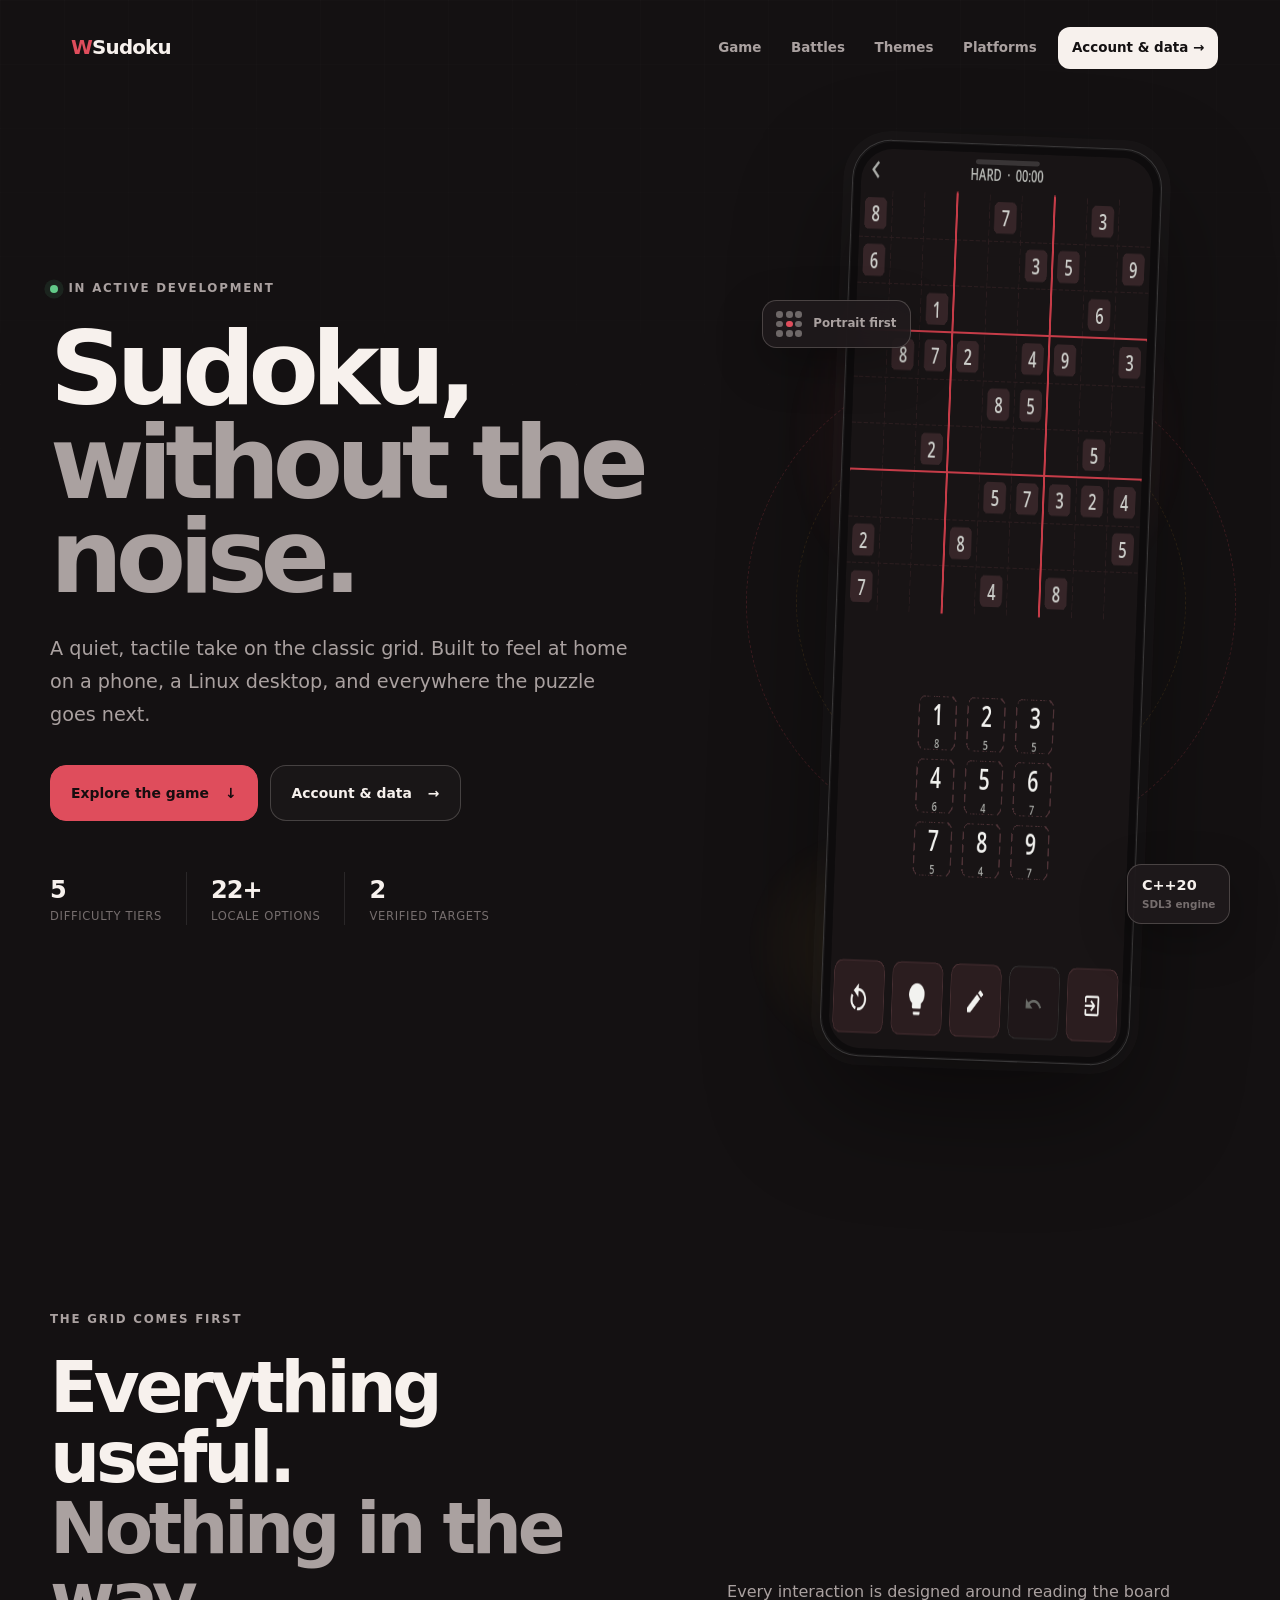
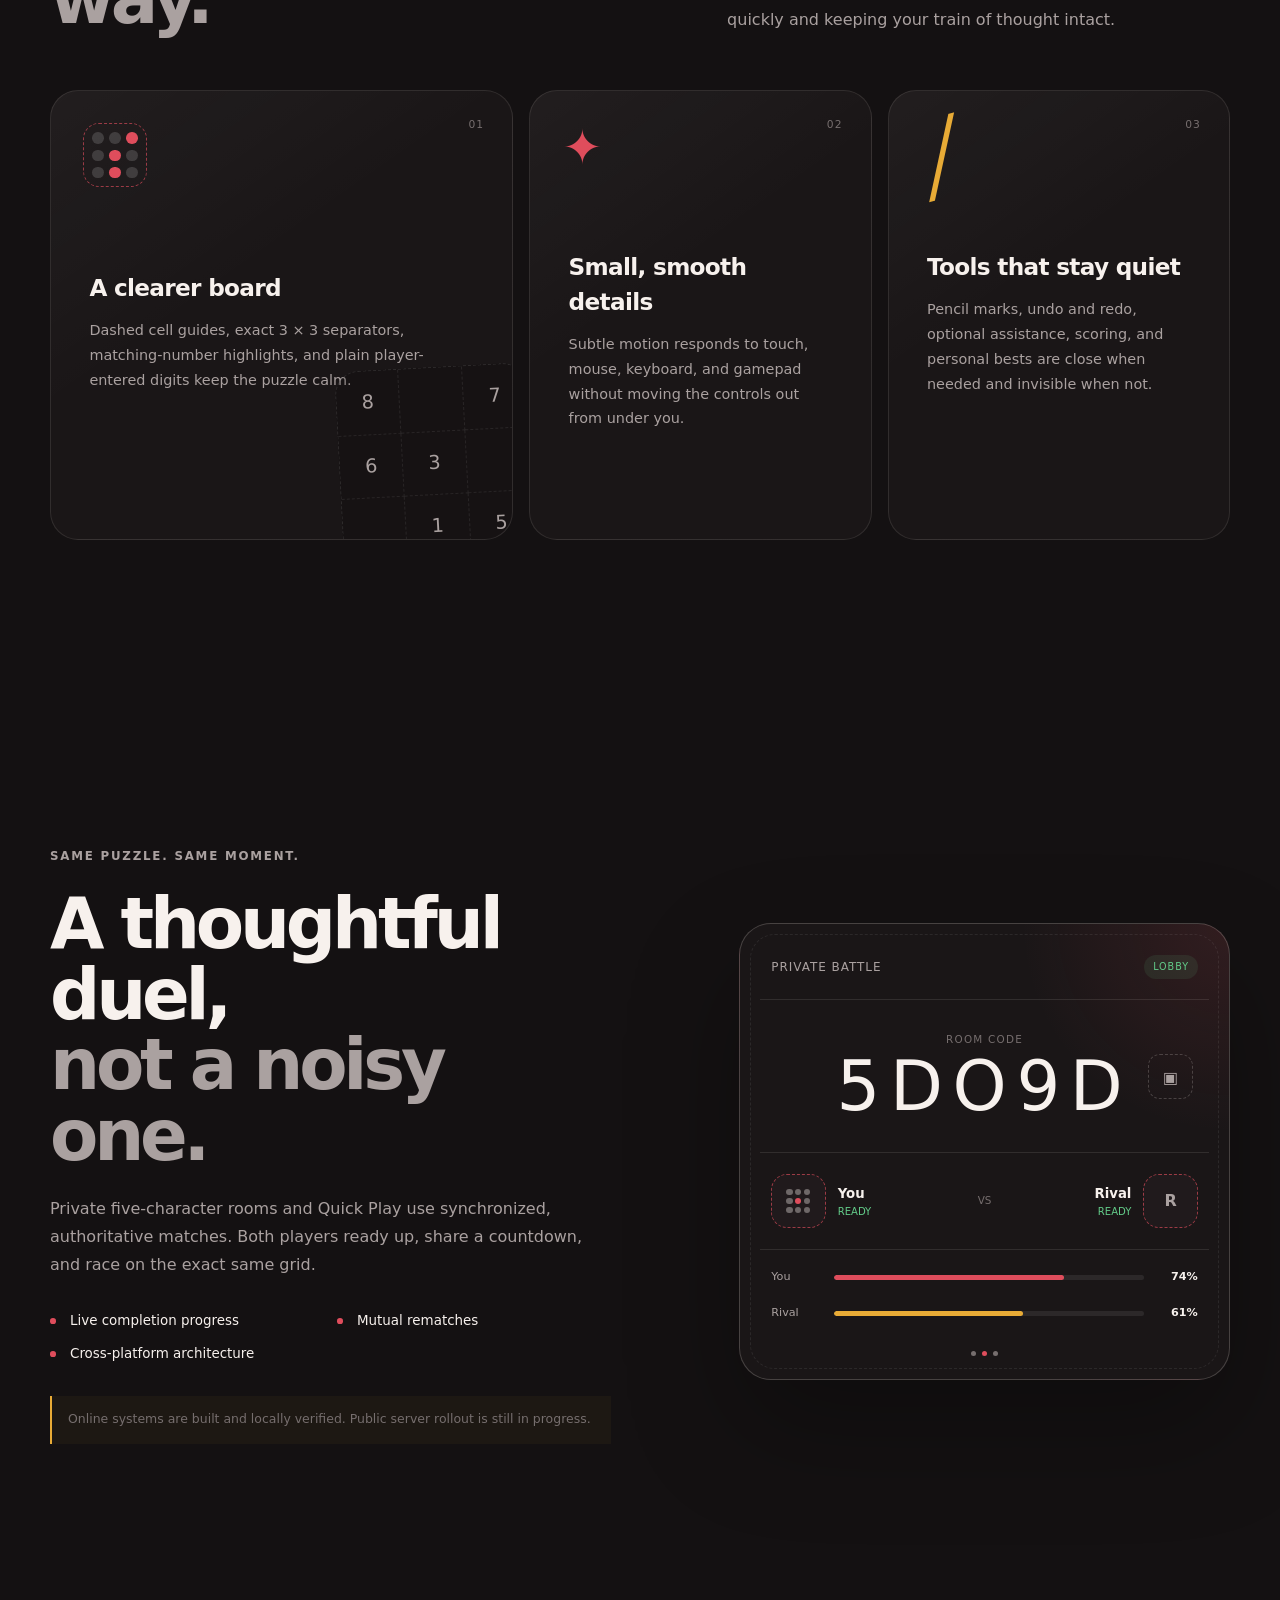
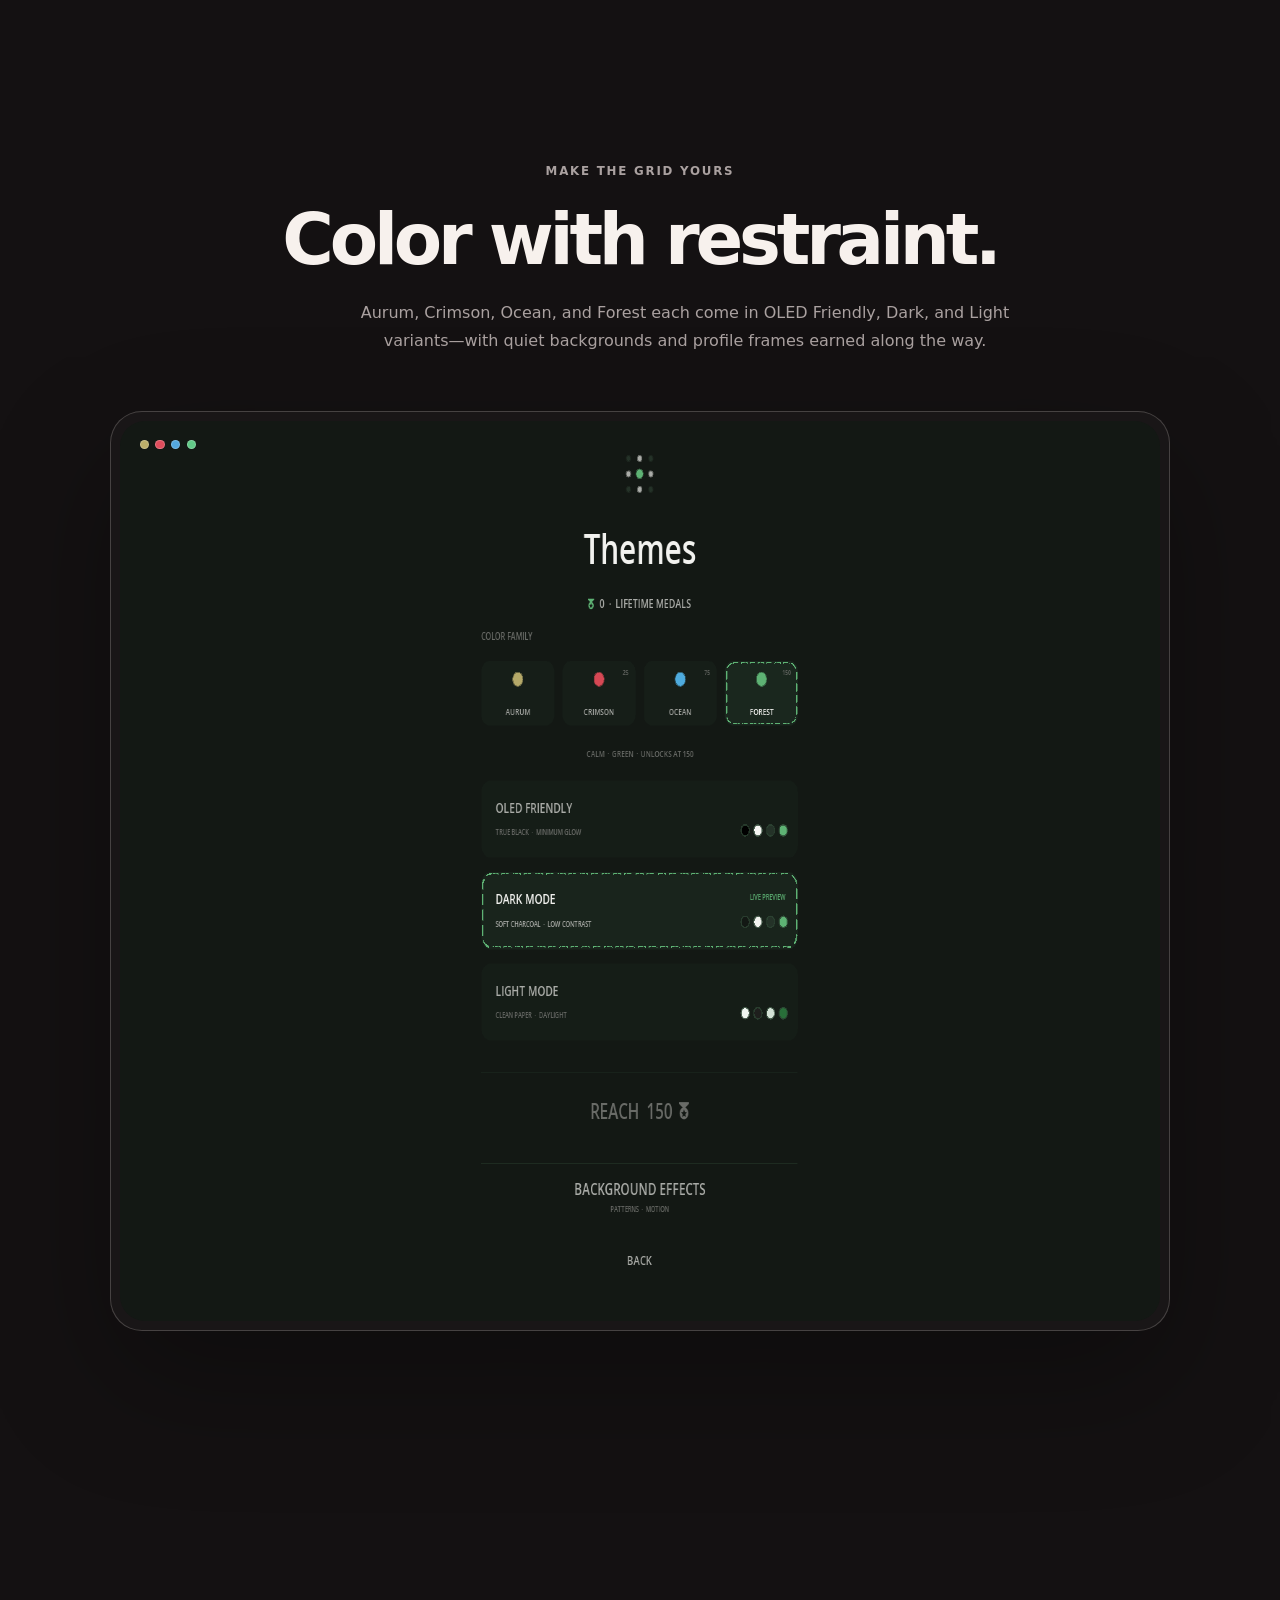
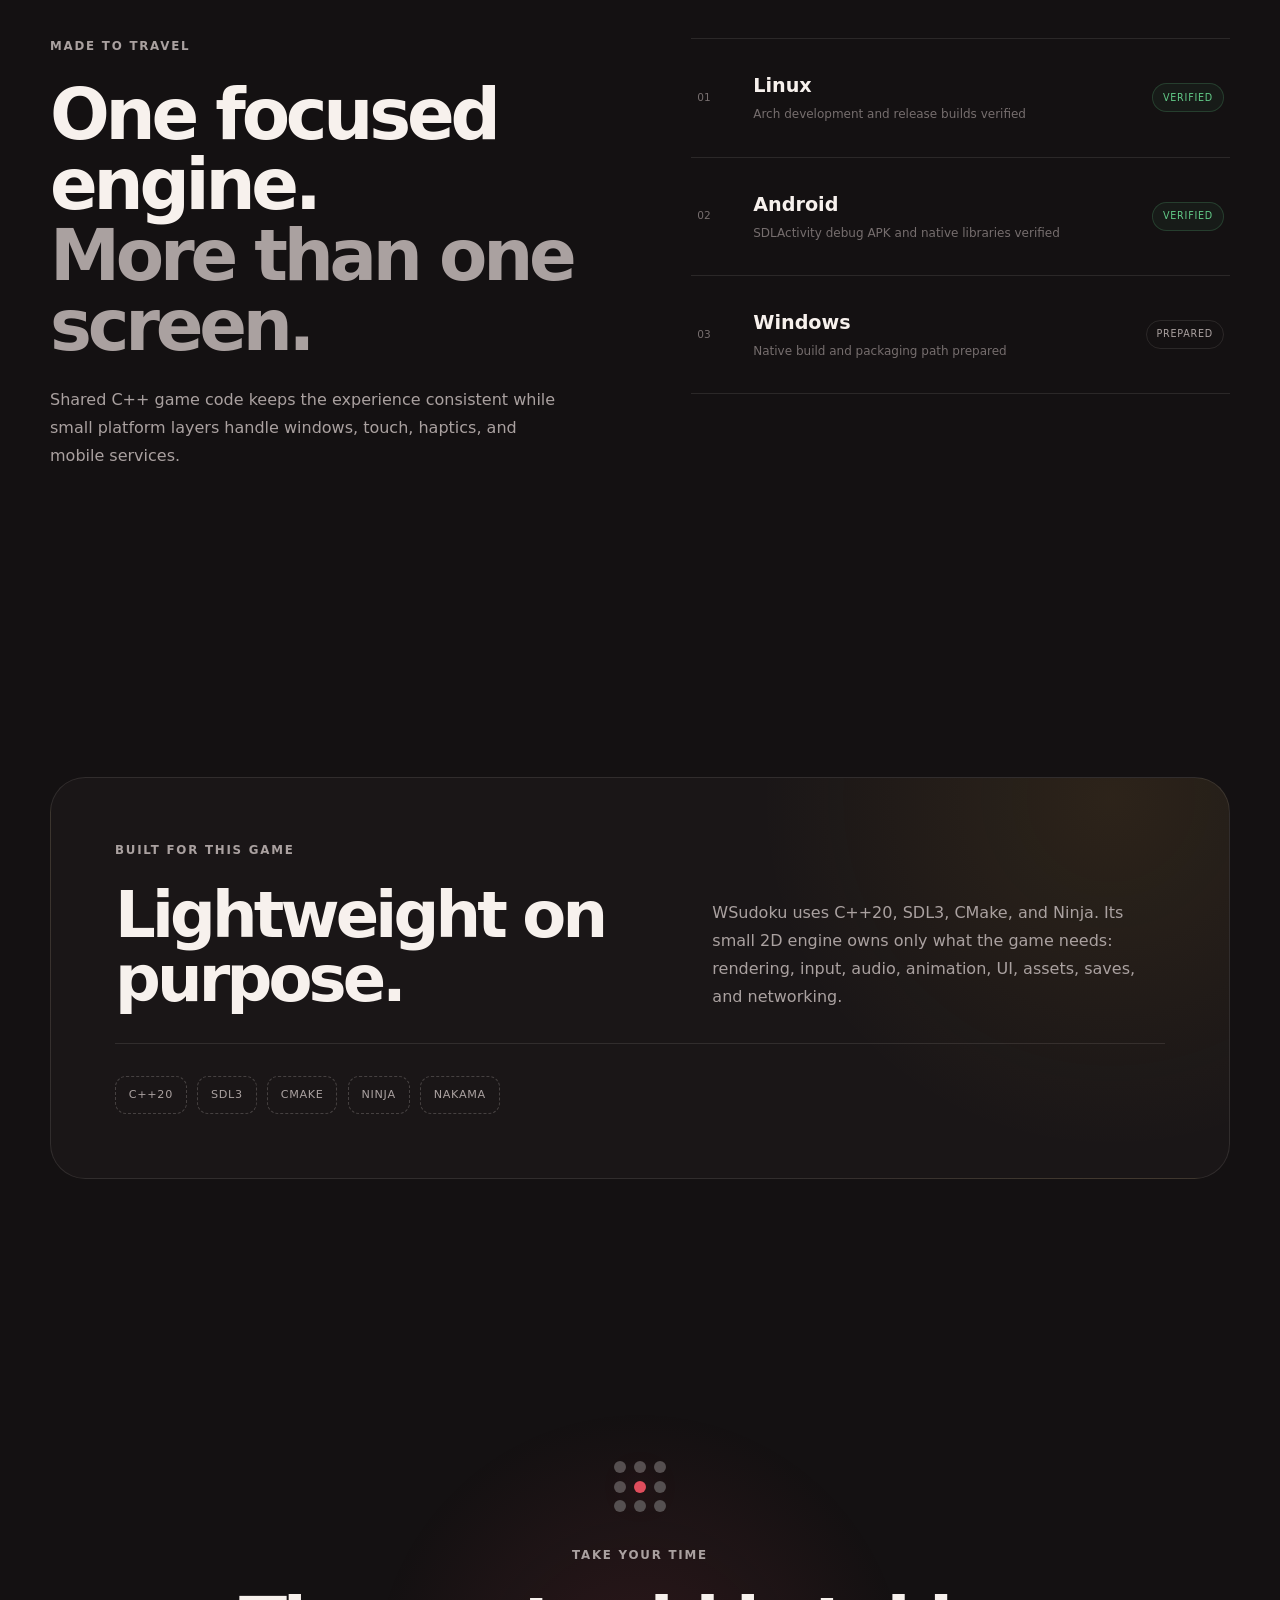
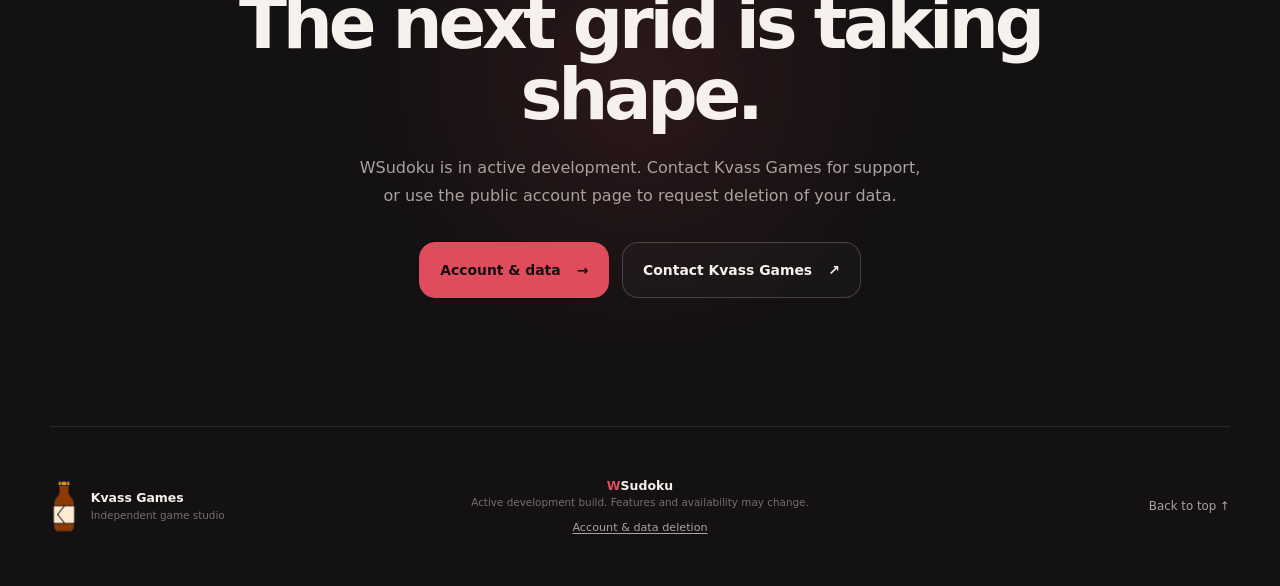
==== commit 5171d47d: "Publish account deletion page" ====
--- a/index.html
+++ b/index.html
@@ -51,10 +51,9 @@
         <a href="#themes">Themes</a>
         <a href="#platforms">Platforms</a>
         <a
-          class="nav-github"
-          href="https://github.com/PerezhoginViktor/WSudoku"
-          rel="noreferrer"
-        >GitHub <span aria-hidden="true">↗</span></a>
+          class="nav-account"
+          href="delete-account/"
+        >Account &amp; data <span aria-hidden="true">→</span></a>
       </nav>
     </header>
 
@@ -80,11 +79,10 @@
             </a>
             <a
               class="button button-quiet"
-              href="https://github.com/PerezhoginViktor/WSudoku"
-              rel="noreferrer"
+              href="delete-account/"
             >
-              Follow development
-              <span aria-hidden="true">↗</span>
+              Account &amp; data
+              <span aria-hidden="true">→</span>
             </a>
           </div>
           <dl class="hero-stats" aria-label="Project highlights">
@@ -337,24 +335,22 @@
         <p class="eyebrow reveal">Take your time</p>
         <h2 class="reveal">The next grid is taking shape.</h2>
         <p class="reveal">
-          WSudoku is being developed in public. Follow the repository for build
-          notes, platform progress, and the road to release.
+          WSudoku is in active development. Contact Kvass Games for support, or
+          use the public account page to request deletion of your data.
         </p>
         <div class="hero-actions final-actions reveal">
           <a
             class="button button-primary"
-            href="https://github.com/PerezhoginViktor/WSudoku"
-            rel="noreferrer"
+            href="delete-account/"
           >
-            View the project
-            <span aria-hidden="true">↗</span>
+            Account &amp; data
+            <span aria-hidden="true">→</span>
           </a>
           <a
             class="button button-quiet"
-            href="https://github.com/PerezhoginViktor/WSudoku/blob/main/docs/BUILDING.md"
-            rel="noreferrer"
+            href="mailto:perezhoginviktor@yandex.com?subject=WSudoku%20support"
           >
-            Build instructions
+            Contact Kvass Games
             <span aria-hidden="true">↗</span>
           </a>
         </div>
@@ -378,6 +374,7 @@
       <div class="footer-copy">
         <strong><span>W</span>Sudoku</strong>
         <p>Active development build. Features and availability may change.</p>
+        <a href="delete-account/">Account &amp; data deletion</a>
       </div>
       <a href="#top">Back to top <span aria-hidden="true">↑</span></a>
     </footer>
--- a/styles.css
+++ b/styles.css
@@ -158,14 +158,14 @@
   outline: none;
 }
 
-.site-nav .nav-github {
+.site-nav .nav-account {
   margin-left: 0.35rem;
   background: var(--text);
   color: var(--bg);
 }
 
-.site-nav .nav-github:hover,
-.site-nav .nav-github:focus-visible {
+.site-nav .nav-account:hover,
+.site-nav .nav-account:focus-visible {
   background: white;
   color: #080708;
 }
@@ -1180,6 +1180,19 @@
   color: var(--accent);
 }
 
+.footer-copy > a {
+  margin-top: 0.55rem;
+  color: var(--muted);
+  font-size: 0.7rem;
+  text-decoration: underline;
+  text-underline-offset: 0.2em;
+}
+
+.footer-copy > a:hover,
+.footer-copy > a:focus-visible {
+  color: var(--text);
+}
+
 .site-footer > a {
   justify-self: end;
   color: var(--muted);
@@ -1276,7 +1289,7 @@
     padding: 0.85rem 1rem;
   }
 
-  .site-nav .nav-github {
+  .site-nav .nav-account {
     margin: 0.3rem 0 0;
   }
 
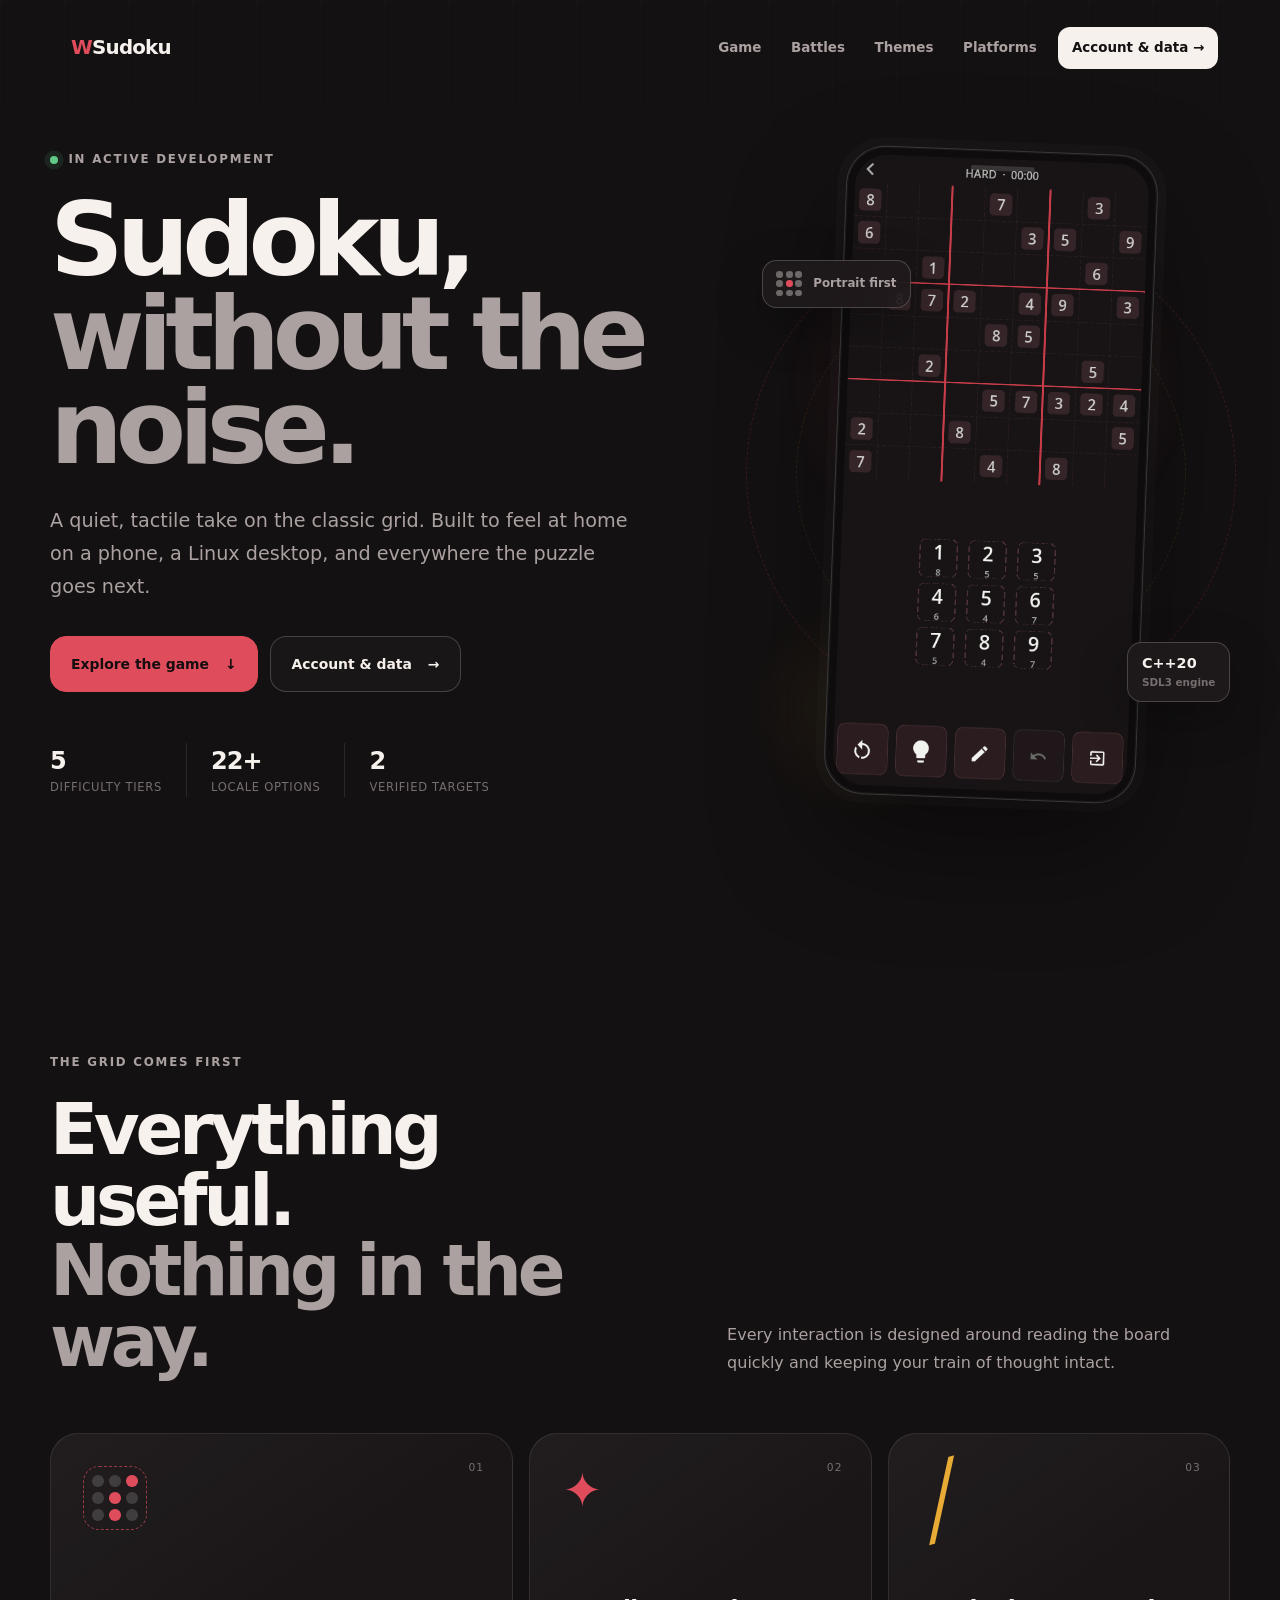
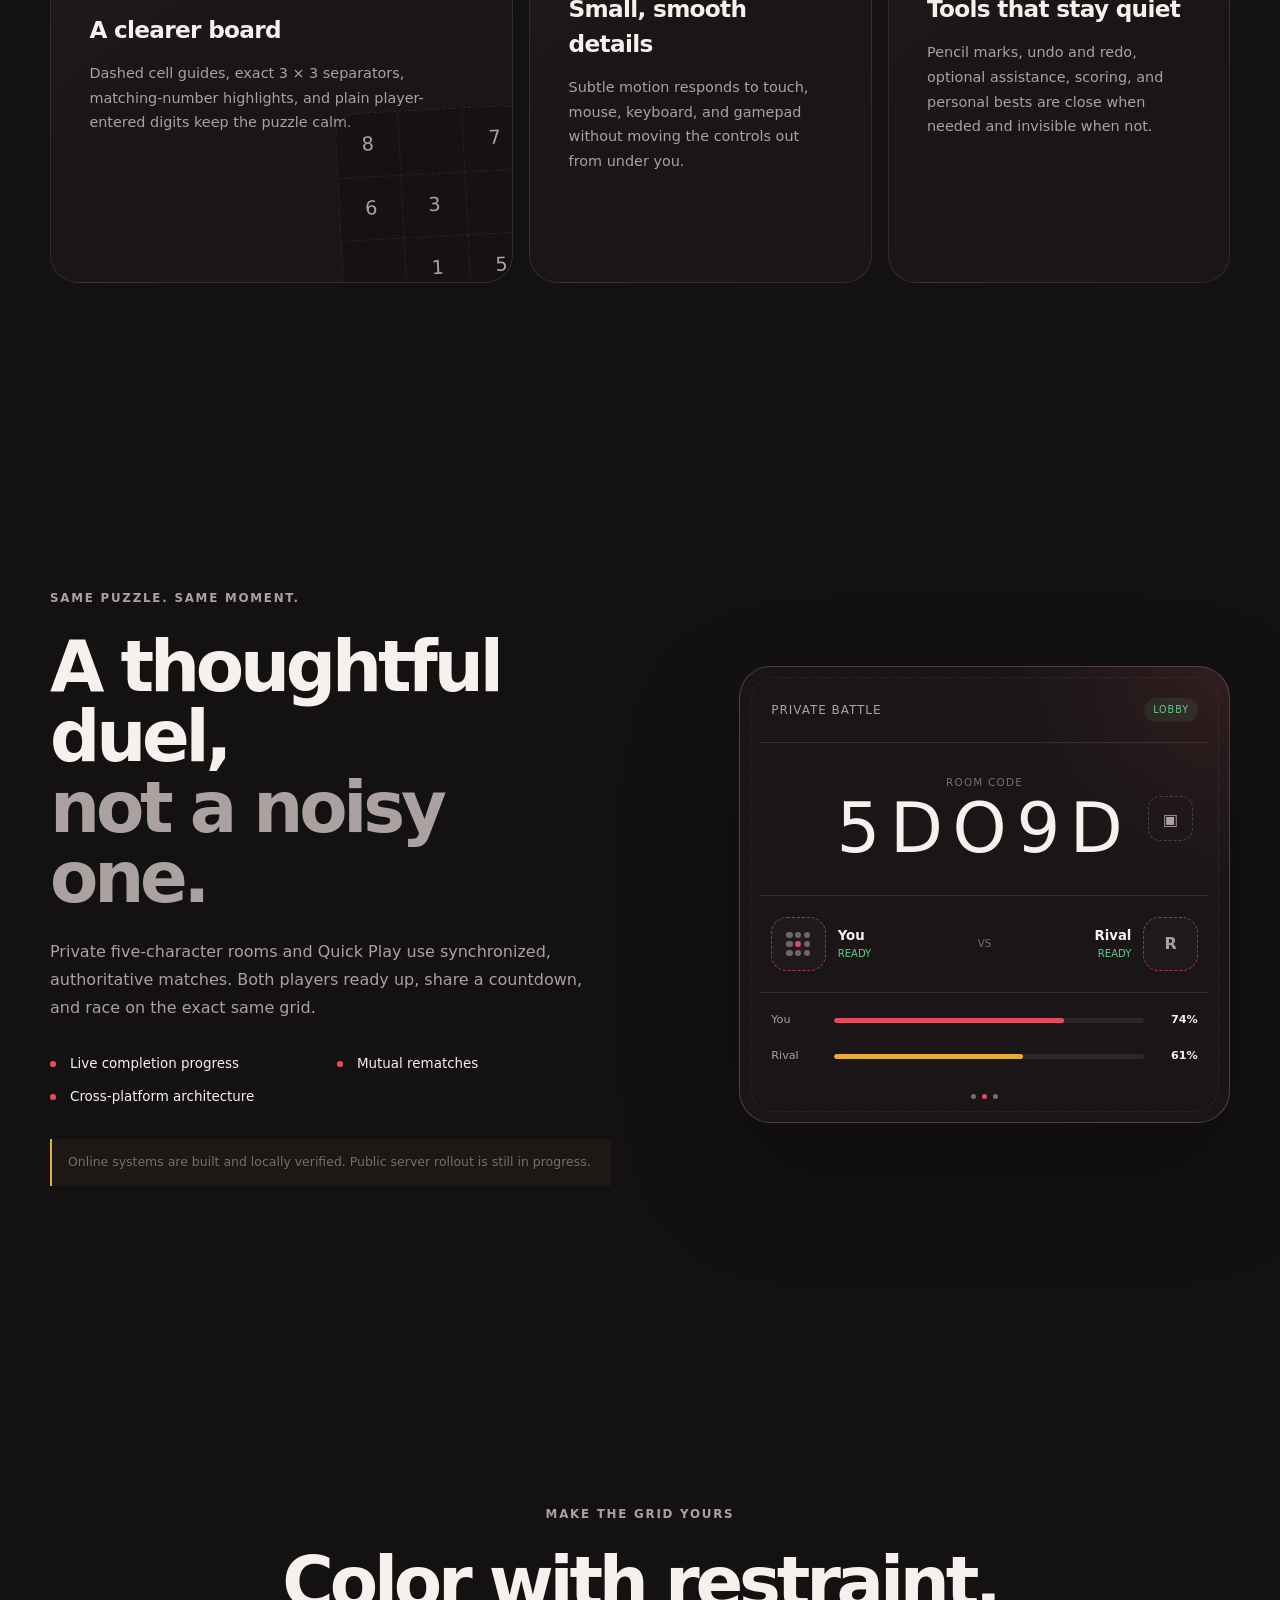
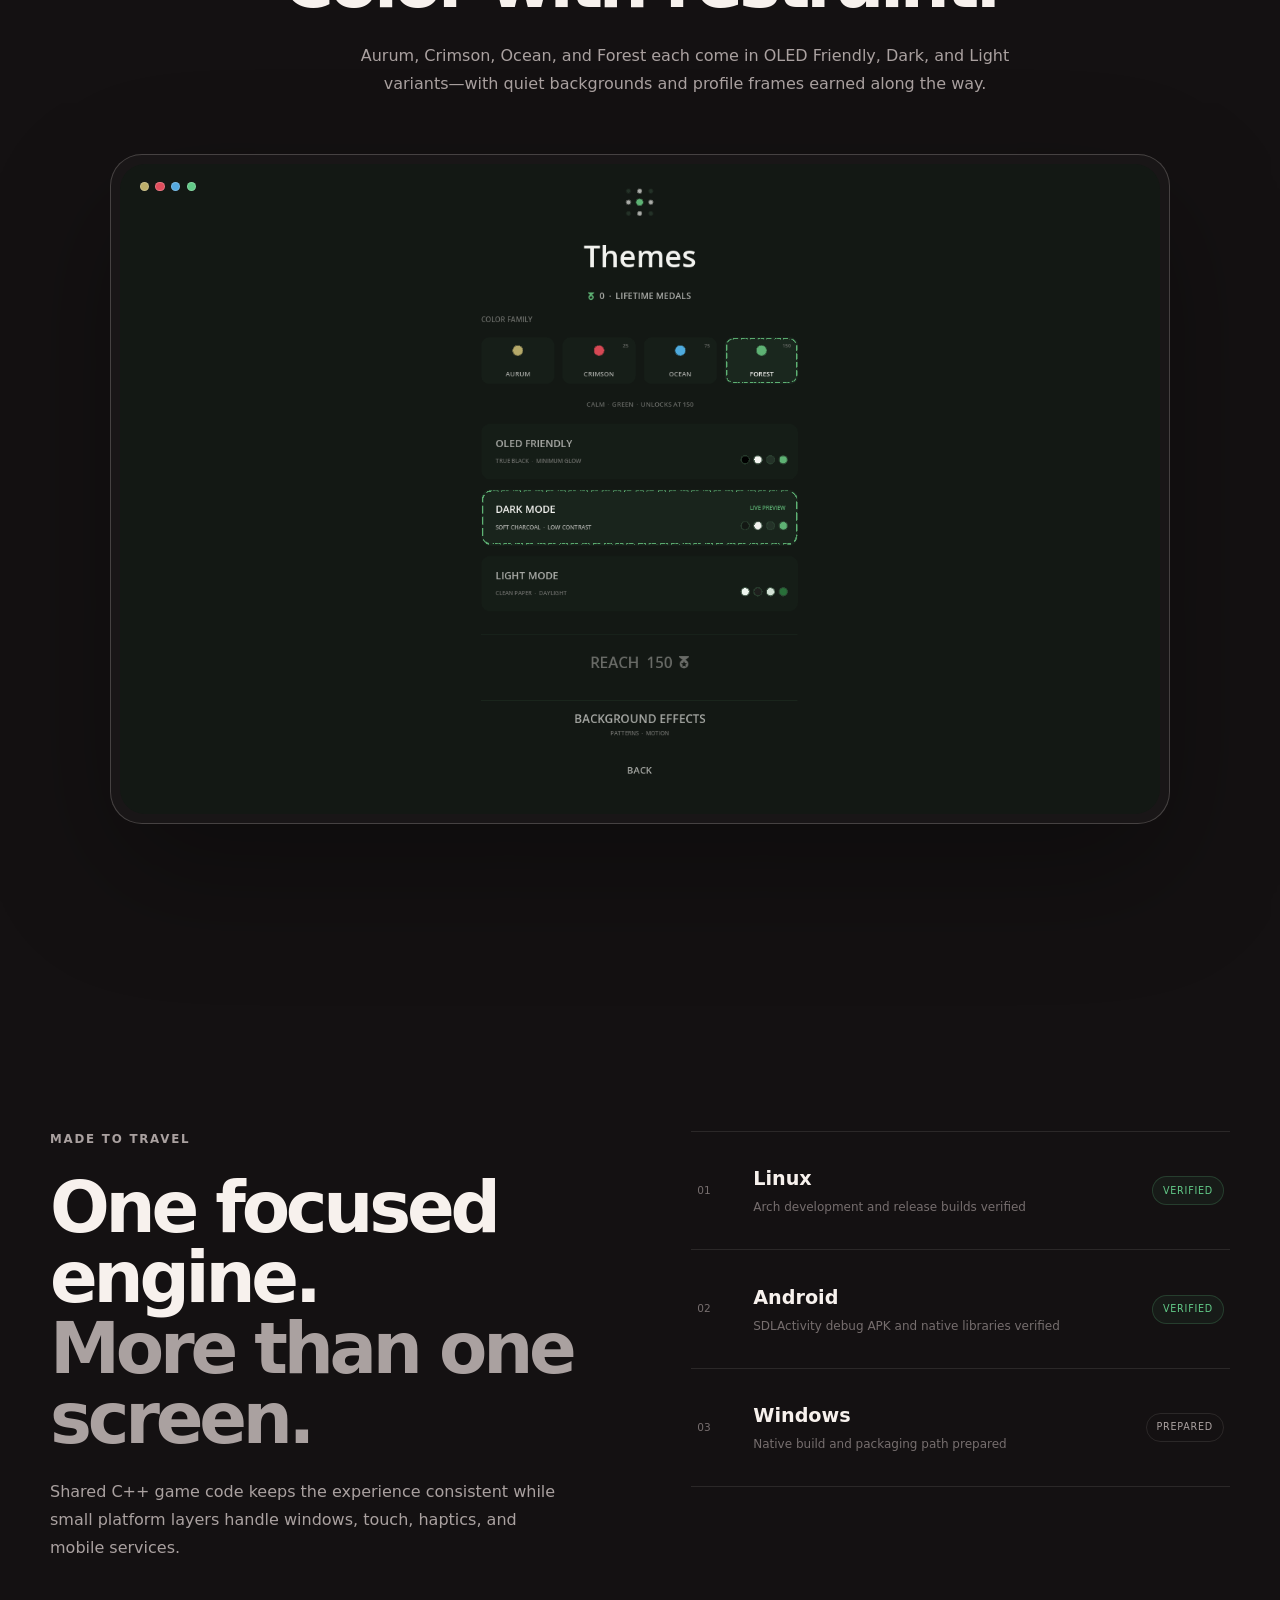
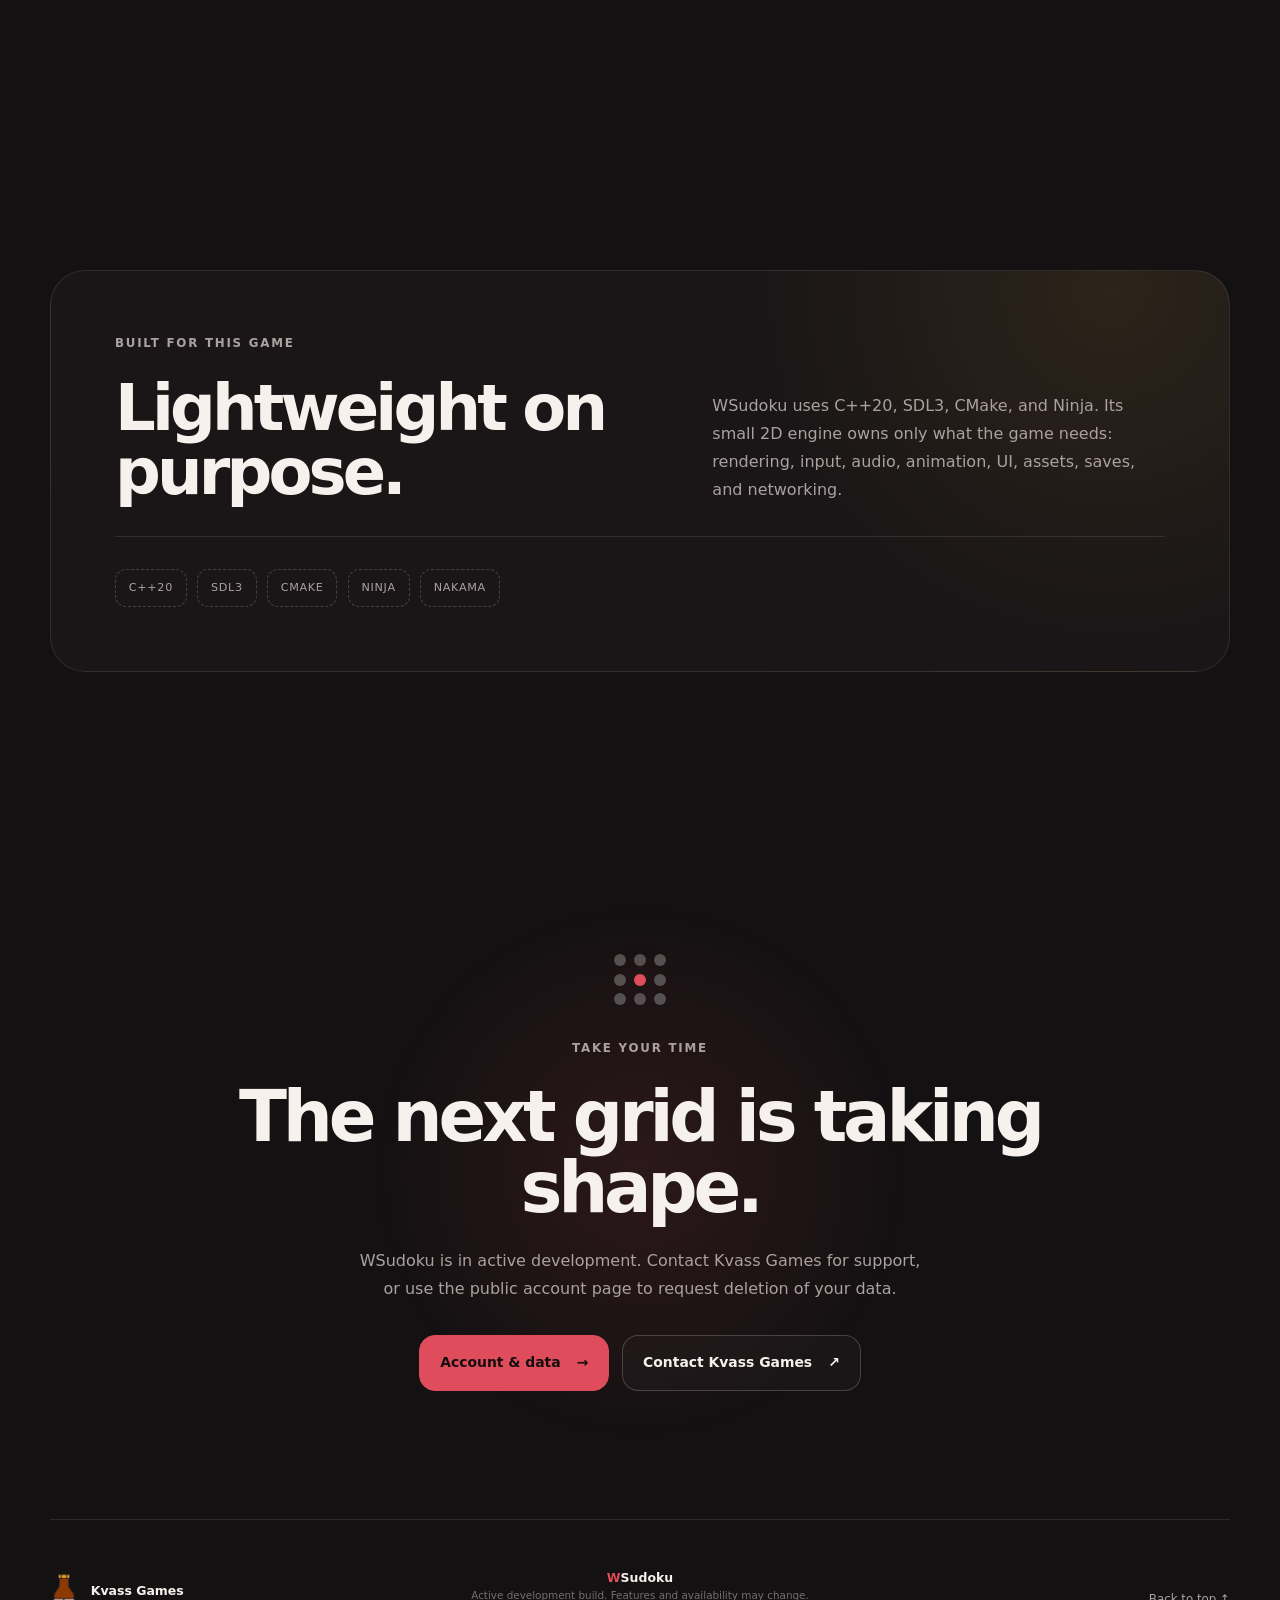
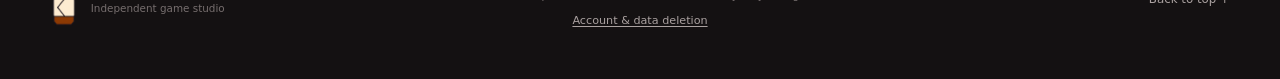
==== commit 094accb8: "Update WSudoku contact email" ====
--- a/index.html
+++ b/index.html
@@ -348,7 +348,7 @@
           </a>
           <a
             class="button button-quiet"
-            href="mailto:perezhoginviktor@yandex.com?subject=WSudoku%20support"
+            href="mailto:Perezhoginviktor@proton.me?subject=WSudoku%20support"
           >
             Contact Kvass Games
             <span aria-hidden="true">↗</span>
--- a/styles.css
+++ b/styles.css
@@ -74,6 +74,7 @@
 img {
   display: block;
   max-width: 100%;
+  height: auto;
 }
 
 .skip-link {
@@ -334,7 +335,7 @@
 .phone-shell {
   position: relative;
   z-index: 2;
-  width: min(310px, 74vw);
+  width: clamp(19.5rem, 24vw, 21.25rem);
   padding: 0.48rem;
   overflow: hidden;
   transform: rotate(2.2deg);
@@ -362,6 +363,9 @@
 
 .phone-shell img {
   width: 100%;
+  height: auto;
+  aspect-ratio: 420 / 900;
+  object-fit: contain;
   border-radius: 2.02rem;
 }
 
@@ -924,6 +928,9 @@
 
 .theme-showcase img {
   width: 100%;
+  height: auto;
+  aspect-ratio: 1440 / 900;
+  object-fit: contain;
   border-radius: 1.55rem;
 }
 
@@ -1397,7 +1404,7 @@
   }
 
   .phone-shell {
-    width: 270px;
+    width: min(20rem, calc(100vw - 2.5rem));
   }
 
   .orbit-one {
@@ -1549,7 +1556,7 @@
   }
 
   .phone-shell {
-    width: 250px;
+    width: min(18.75rem, calc(100vw - 2rem));
   }
 
   .orbit-one {
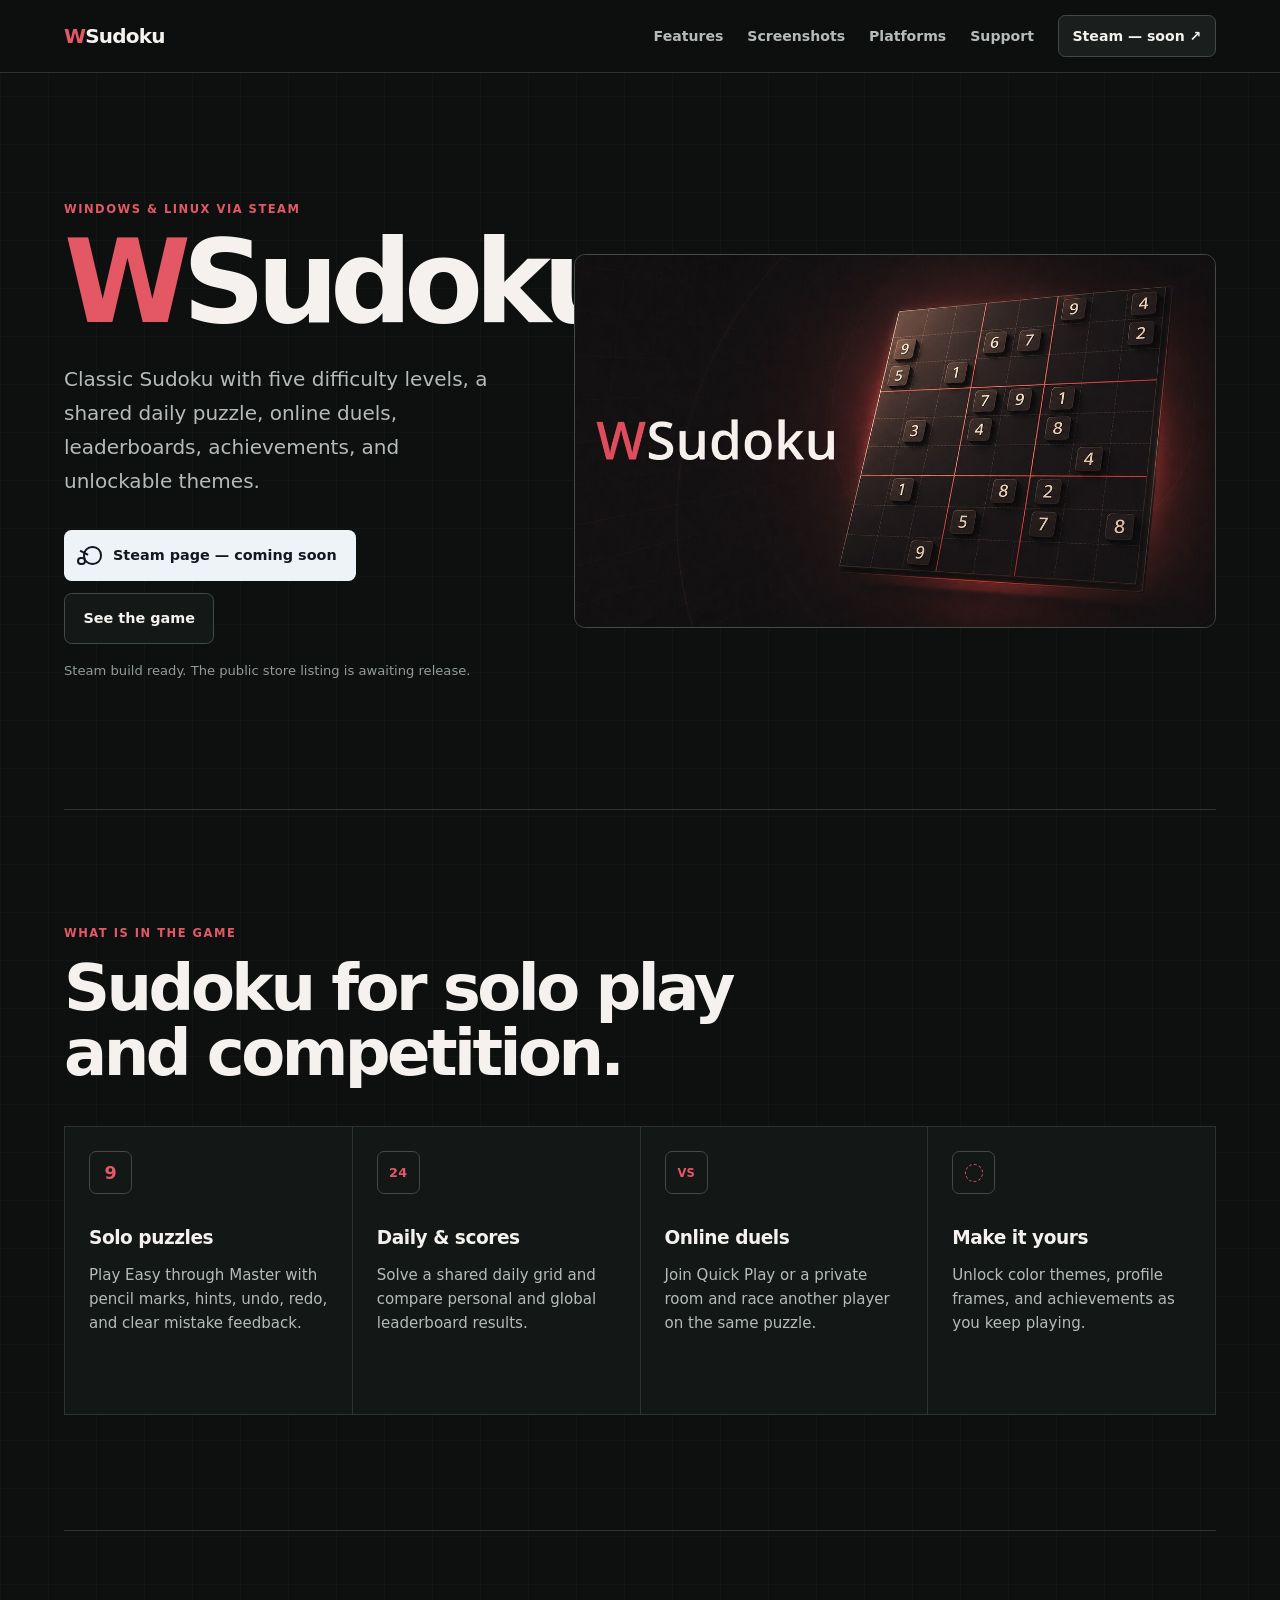
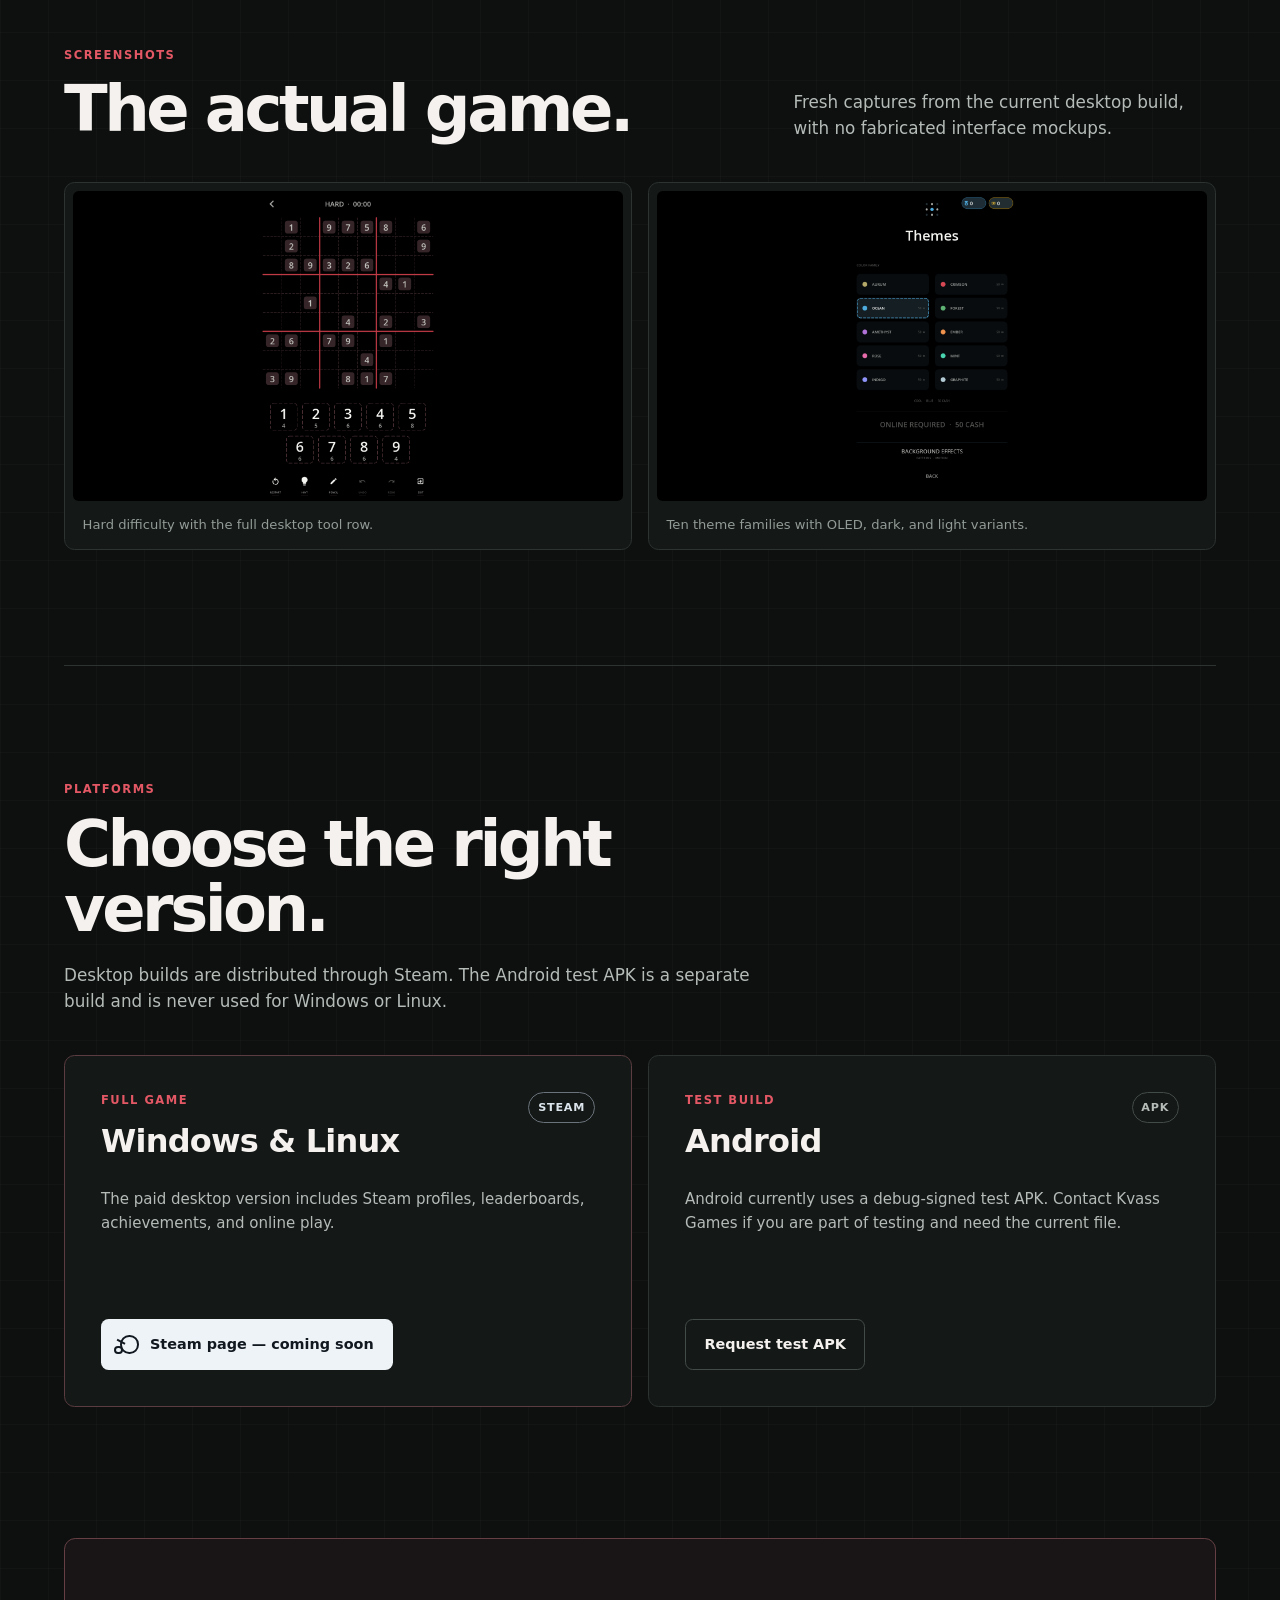
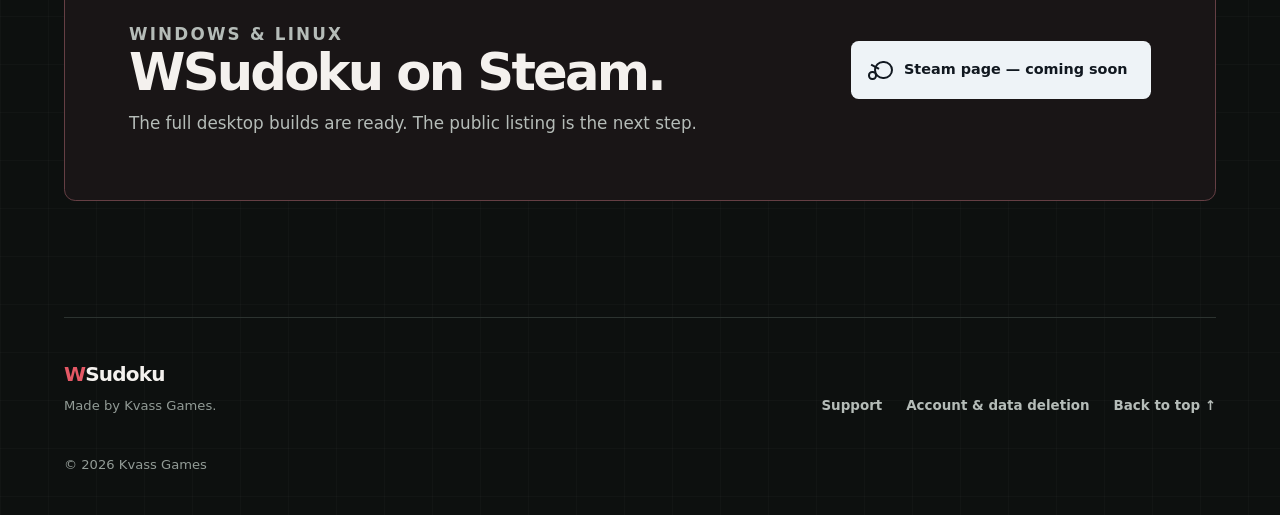
==== commit 3dbbdb99: "Redesign WSudoku website" ====
--- a/index.html
+++ b/index.html
@@ -3,380 +3,258 @@
   <head>
     <meta charset="utf-8">
     <meta name="viewport" content="width=device-width, initial-scale=1">
-    <meta name="theme-color" content="#141112">
+    <meta name="theme-color" content="#101412">
     <meta
       name="description"
-      content="WSudoku is a calm, modern Sudoku game by Kvass Games, built in C++20 with SDL3 for Linux, Android, and future desktop platforms."
+      content="WSudoku is a Sudoku game for Windows and Linux with five difficulties, daily puzzles, leaderboards, unlockable themes, achievements, and online duels."
     >
-    <meta property="og:title" content="WSudoku — a quiet challenge">
+    <meta property="og:title" content="WSudoku on Steam">
     <meta
       property="og:description"
-      content="A focused, cross-platform Sudoku game with tactile controls, expressive themes, and head-to-head battles."
+      content="Five difficulties, daily puzzles, online duels, leaderboards, achievements, and unlockable themes."
     >
     <meta property="og:type" content="website">
     <meta property="og:url" content="https://perezhoginviktor.github.io/WSudoku-site/">
     <meta
       property="og:image"
-      content="https://perezhoginviktor.github.io/WSudoku-site/assets/wsudoku-themes.png"
+      content="https://perezhoginviktor.github.io/WSudoku-site/assets/wsudoku-steam.jpg"
     >
     <meta name="twitter:card" content="summary_large_image">
-    <title>WSudoku — A quiet challenge</title>
+    <title>WSudoku — Sudoku for Windows and Linux</title>
     <link rel="icon" href="favicon.svg" type="image/svg+xml">
     <link rel="stylesheet" href="styles.css">
+    <script>document.documentElement.classList.add("js");</script>
     <script src="app.js" defer></script>
   </head>
   <body>
     <a class="skip-link" href="#main">Skip to content</a>
 
-    <header class="site-header" data-header>
-      <a class="wordmark" href="#top" aria-label="WSudoku home">
-        <span class="wordmark-w">W</span><span>Sudoku</span>
-      </a>
-
-      <button
-        class="nav-toggle"
-        type="button"
-        aria-label="Open navigation"
-        aria-expanded="false"
-        aria-controls="site-nav"
-        data-nav-toggle
-      >
-        <span></span>
-        <span></span>
-      </button>
-
-      <nav class="site-nav" id="site-nav" aria-label="Main navigation" data-nav>
-        <a href="#game">Game</a>
-        <a href="#battle">Battles</a>
-        <a href="#themes">Themes</a>
-        <a href="#platforms">Platforms</a>
-        <a
-          class="nav-account"
-          href="delete-account/"
-        >Account &amp; data <span aria-hidden="true">→</span></a>
-      </nav>
+    <header class="site-header">
+      <div class="header-inner">
+        <a class="wordmark" href="#top" aria-label="WSudoku home">
+          <span aria-hidden="true">W</span>Sudoku
+        </a>
+
+        <button
+          class="nav-toggle"
+          type="button"
+          aria-label="Open navigation"
+          aria-expanded="false"
+          aria-controls="site-nav"
+          data-nav-toggle
+        >
+          <span aria-hidden="true"></span>
+          <span aria-hidden="true"></span>
+        </button>
+
+        <nav class="site-nav" id="site-nav" aria-label="Main navigation" data-nav>
+          <a href="#features">Features</a>
+          <a href="#screenshots">Screenshots</a>
+          <a href="#platforms">Platforms</a>
+          <a href="#support">Support</a>
+          <a
+            class="nav-steam"
+            href="https://store.steampowered.com/app/5025470/"
+          >Steam — soon <span aria-hidden="true">↗</span></a>
+        </nav>
+      </div>
     </header>
 
     <main id="main">
       <section class="hero" id="top">
-        <div class="hero-glow hero-glow-one" aria-hidden="true"></div>
-        <div class="hero-glow hero-glow-two" aria-hidden="true"></div>
-
-        <div class="hero-copy reveal">
-          <p class="eyebrow">
-            <span class="status-dot" aria-hidden="true"></span>
-            In active development
-          </p>
-          <h1>Sudoku,<br><span>without the noise.</span></h1>
+        <div class="hero-copy">
+          <p class="eyebrow">Windows &amp; Linux via Steam</p>
+          <h1>WSudoku</h1>
           <p class="hero-lede">
-            A quiet, tactile take on the classic grid. Built to feel at home on
-            a phone, a Linux desktop, and everywhere the puzzle goes next.
+            Classic Sudoku with five difficulty levels, a shared daily puzzle,
+            online duels, leaderboards, achievements, and unlockable themes.
           </p>
           <div class="hero-actions">
-            <a class="button button-primary" href="#game">
-              Explore the game
-              <span aria-hidden="true">↓</span>
+            <a
+              class="button button-steam"
+              href="https://store.steampowered.com/app/5025470/"
+            >
+              <span class="steam-mark" aria-hidden="true"></span>
+              Steam page — coming soon
             </a>
-            <a
-              class="button button-quiet"
-              href="delete-account/"
-            >
-              Account &amp; data
-              <span aria-hidden="true">→</span>
+            <a class="button button-secondary" href="#screenshots">
+              See the game
             </a>
           </div>
-          <dl class="hero-stats" aria-label="Project highlights">
-            <div>
-              <dt>5</dt>
-              <dd>difficulty tiers</dd>
-            </div>
-            <div>
-              <dt>22+</dt>
-              <dd>locale options</dd>
-            </div>
-            <div>
-              <dt>2</dt>
-              <dd>verified targets</dd>
-            </div>
-          </dl>
-        </div>
-
-        <div class="hero-visual reveal" data-delay="1">
-          <div class="orbit orbit-one" aria-hidden="true"></div>
-          <div class="orbit orbit-two" aria-hidden="true"></div>
-          <div class="phone-shell">
-            <div class="phone-speaker" aria-hidden="true"></div>
-            <img
-              src="assets/wsudoku-gameplay.png"
-              width="420"
-              height="900"
-              alt="WSudoku portrait gameplay showing a dark red Sudoku board, number pad, and tool buttons"
-            >
-          </div>
-          <div class="floating-note floating-note-top">
-            <span class="mini-grid" aria-hidden="true">
-              <i></i><i></i><i></i><i></i><i></i><i></i><i></i><i></i><i></i>
-            </span>
-            Portrait first
-          </div>
-          <div class="floating-note floating-note-bottom">
-            <strong>C++20</strong>
-            <span>SDL3 engine</span>
-          </div>
-        </div>
-      </section>
-
-      <section class="section section-game" id="game">
-        <div class="section-heading reveal">
-          <p class="eyebrow">The grid comes first</p>
-          <h2>Everything useful.<br><span>Nothing in the way.</span></h2>
-          <p>
-            Every interaction is designed around reading the board quickly and
-            keeping your train of thought intact.
-          </p>
+          <p class="store-note">
+            Steam build ready. The public store listing is awaiting release.
+          </p>
+        </div>
+
+        <figure class="hero-media">
+          <img
+            src="assets/wsudoku-steam.jpg"
+            width="1232"
+            height="706"
+            alt="WSudoku key art with a crimson Sudoku board"
+          >
+        </figure>
+      </section>
+
+      <section class="section features" id="features">
+        <div class="section-intro">
+          <p class="eyebrow">What is in the game</p>
+          <h2>Sudoku for solo play and competition.</h2>
         </div>
 
         <div class="feature-grid">
-          <article class="feature-card feature-card-large reveal">
-            <div class="feature-number">01</div>
-            <div class="feature-icon grid-icon" aria-hidden="true">
-              <i></i><i></i><i></i><i></i><i></i><i></i><i></i><i></i><i></i>
-            </div>
-            <h3>A clearer board</h3>
-            <p>
-              Dashed cell guides, exact 3 × 3 separators, matching-number
-              highlights, and plain player-entered digits keep the puzzle calm.
-            </p>
-            <div class="board-sample" aria-hidden="true">
-              <span>8</span><span></span><span>7</span>
-              <span>6</span><span>3</span><span></span>
-              <span></span><span>1</span><span>5</span>
-            </div>
-          </article>
-
-          <article class="feature-card reveal" data-delay="1">
-            <div class="feature-number">02</div>
-            <div class="feature-symbol" aria-hidden="true">✦</div>
-            <h3>Small, smooth details</h3>
-            <p>
-              Subtle motion responds to touch, mouse, keyboard, and gamepad
-              without moving the controls out from under you.
-            </p>
-          </article>
-
-          <article class="feature-card reveal" data-delay="2">
-            <div class="feature-number">03</div>
-            <div class="feature-symbol feature-symbol-pencil" aria-hidden="true">╱</div>
-            <h3>Tools that stay quiet</h3>
-            <p>
-              Pencil marks, undo and redo, optional assistance, scoring, and
-              personal bests are close when needed and invisible when not.
-            </p>
-          </article>
-        </div>
-      </section>
-
-      <section class="section battle-section" id="battle">
-        <div class="battle-copy reveal">
-          <p class="eyebrow">Same puzzle. Same moment.</p>
-          <h2>A thoughtful duel,<br><span>not a noisy one.</span></h2>
-          <p>
-            Private five-character rooms and Quick Play use synchronized,
-            authoritative matches. Both players ready up, share a countdown,
-            and race on the exact same grid.
-          </p>
-          <ul class="check-list">
-            <li>Live completion progress</li>
-            <li>Mutual rematches</li>
-            <li>Cross-platform architecture</li>
-          </ul>
-          <p class="development-note">
-            Online systems are built and locally verified. Public server rollout
-            is still in progress.
-          </p>
-        </div>
-
-        <div class="battle-card reveal" data-delay="1" aria-label="Battle lobby concept">
-          <div class="battle-card-header">
-            <span>Private battle</span>
-            <span class="live-pill">Lobby</span>
-          </div>
-          <div class="room-code">
-            <small>Room code</small>
-            <strong>5DO9D</strong>
-            <span class="copy-mark" aria-hidden="true">▣</span>
-          </div>
-          <div class="rival">
-            <div class="player-avatar player-avatar-you">
-              <span class="mini-grid" aria-hidden="true">
-                <i></i><i></i><i></i><i></i><i></i><i></i><i></i><i></i><i></i>
-              </span>
-            </div>
-            <div class="player-copy">
-              <strong>You</strong>
-              <span>Ready</span>
-            </div>
-            <div class="versus">VS</div>
-            <div class="player-copy player-copy-right">
-              <strong>Rival</strong>
-              <span>Ready</span>
-            </div>
-            <div class="player-avatar player-avatar-rival">R</div>
-          </div>
-          <div class="progress-row">
-            <span>You</span>
-            <div class="progress-track"><i style="width: 74%"></i></div>
-            <strong>74%</strong>
-          </div>
-          <div class="progress-row rival-progress">
-            <span>Rival</span>
-            <div class="progress-track"><i style="width: 61%"></i></div>
-            <strong>61%</strong>
-          </div>
-          <div class="countdown" aria-hidden="true">
-            <span></span><span class="active"></span><span></span>
-          </div>
-        </div>
-      </section>
-
-      <section class="section themes-section" id="themes">
-        <div class="section-heading section-heading-centered reveal">
-          <p class="eyebrow">Make the grid yours</p>
-          <h2>Color with restraint.</h2>
-          <p>
-            Aurum, Crimson, Ocean, and Forest each come in OLED Friendly, Dark,
-            and Light variants—with quiet backgrounds and profile frames earned
-            along the way.
-          </p>
-        </div>
-
-        <div class="theme-showcase reveal">
-          <div class="theme-dots" aria-hidden="true">
-            <span class="theme-aurum"></span>
-            <span class="theme-crimson"></span>
-            <span class="theme-ocean"></span>
-            <span class="theme-forest"></span>
-          </div>
-          <img
-            src="assets/wsudoku-themes.png"
-            width="1440"
-            height="900"
-            loading="lazy"
-            alt="WSudoku Themes screen showing four color families and OLED, dark, and light variants"
-          >
-        </div>
-      </section>
-
-      <section class="section platforms-section" id="platforms">
-        <div class="section-heading reveal">
-          <p class="eyebrow">Made to travel</p>
-          <h2>One focused engine.<br><span>More than one screen.</span></h2>
-          <p>
-            Shared C++ game code keeps the experience consistent while small
-            platform layers handle windows, touch, haptics, and mobile services.
-          </p>
-        </div>
-
-        <div class="platform-list">
-          <article class="platform-row reveal">
-            <div class="platform-index">01</div>
-            <div>
-              <h3>Linux</h3>
-              <p>Arch development and release builds verified</p>
-            </div>
-            <span class="platform-state verified">Verified</span>
-          </article>
-          <article class="platform-row reveal" data-delay="1">
-            <div class="platform-index">02</div>
-            <div>
-              <h3>Android</h3>
-              <p>SDLActivity debug APK and native libraries verified</p>
-            </div>
-            <span class="platform-state verified">Verified</span>
-          </article>
-          <article class="platform-row reveal" data-delay="2">
-            <div class="platform-index">03</div>
-            <div>
-              <h3>Windows</h3>
-              <p>Native build and packaging path prepared</p>
-            </div>
-            <span class="platform-state">Prepared</span>
-          </article>
-        </div>
-      </section>
-
-      <section class="section engine-section">
-        <div class="engine-panel reveal">
+          <article>
+            <span class="feature-icon" aria-hidden="true">9</span>
+            <h3>Solo puzzles</h3>
+            <p>
+              Play Easy through Master with pencil marks, hints, undo, redo,
+              and clear mistake feedback.
+            </p>
+          </article>
+          <article>
+            <span class="feature-icon feature-icon-calendar" aria-hidden="true">24</span>
+            <h3>Daily &amp; scores</h3>
+            <p>
+              Solve a shared daily grid and compare personal and global
+              leaderboard results.
+            </p>
+          </article>
+          <article>
+            <span class="feature-icon feature-icon-versus" aria-hidden="true">VS</span>
+            <h3>Online duels</h3>
+            <p>
+              Join Quick Play or a private room and race another player on the
+              same puzzle.
+            </p>
+          </article>
+          <article>
+            <span class="feature-icon feature-icon-frame" aria-hidden="true"></span>
+            <h3>Make it yours</h3>
+            <p>
+              Unlock color themes, profile frames, and achievements as you
+              keep playing.
+            </p>
+          </article>
+        </div>
+      </section>
+
+      <section class="section screenshots" id="screenshots">
+        <div class="section-intro section-intro-row">
           <div>
-            <p class="eyebrow">Built for this game</p>
-            <h2>Lightweight on purpose.</h2>
+            <p class="eyebrow">Screenshots</p>
+            <h2>The actual game.</h2>
           </div>
           <p>
-            WSudoku uses C++20, SDL3, CMake, and Ninja. Its small 2D engine owns
-            only what the game needs: rendering, input, audio, animation, UI,
-            assets, saves, and networking.
-          </p>
-          <div class="tech-stack" aria-label="Technology stack">
-            <span>C++20</span>
-            <span>SDL3</span>
-            <span>CMake</span>
-            <span>Ninja</span>
-            <span>Nakama</span>
-          </div>
-        </div>
-      </section>
-
-      <section class="final-cta">
-        <div class="final-mark" aria-hidden="true">
-          <span></span><span></span><span></span>
-          <span></span><span></span><span></span>
-          <span></span><span></span><span></span>
-        </div>
-        <p class="eyebrow reveal">Take your time</p>
-        <h2 class="reveal">The next grid is taking shape.</h2>
-        <p class="reveal">
-          WSudoku is in active development. Contact Kvass Games for support, or
-          use the public account page to request deletion of your data.
-        </p>
-        <div class="hero-actions final-actions reveal">
-          <a
-            class="button button-primary"
-            href="delete-account/"
-          >
-            Account &amp; data
-            <span aria-hidden="true">→</span>
-          </a>
-          <a
-            class="button button-quiet"
-            href="mailto:Perezhoginviktor@proton.me?subject=WSudoku%20support"
-          >
-            Contact Kvass Games
-            <span aria-hidden="true">↗</span>
-          </a>
-        </div>
+            Fresh captures from the current desktop build, with no fabricated
+            interface mockups.
+          </p>
+        </div>
+
+        <div class="screenshot-grid">
+          <figure class="screenshot-wide">
+            <img
+              src="assets/wsudoku-gameplay-wide.png"
+              width="1920"
+              height="1080"
+              loading="lazy"
+              alt="WSudoku Hard puzzle on desktop with number pad and puzzle tools"
+            >
+            <figcaption>Hard difficulty with the full desktop tool row.</figcaption>
+          </figure>
+          <figure class="screenshot-wide">
+            <img
+              src="assets/wsudoku-themes-wide.png"
+              width="1920"
+              height="1080"
+              loading="lazy"
+              alt="WSudoku theme browser showing ten color families"
+            >
+            <figcaption>Ten theme families with OLED, dark, and light variants.</figcaption>
+          </figure>
+        </div>
+      </section>
+
+      <section class="section platforms" id="platforms">
+        <div class="section-intro">
+          <p class="eyebrow">Platforms</p>
+          <h2>Choose the right version.</h2>
+          <p>
+            Desktop builds are distributed through Steam. The Android test APK
+            is a separate build and is never used for Windows or Linux.
+          </p>
+        </div>
+
+        <div class="platform-grid">
+          <article class="platform-card platform-card-primary">
+            <div class="platform-heading">
+              <div>
+                <p class="platform-label">Full game</p>
+                <h3>Windows &amp; Linux</h3>
+              </div>
+              <span class="platform-badge">Steam</span>
+            </div>
+            <p>
+              The paid desktop version includes Steam profiles, leaderboards,
+              achievements, and online play.
+            </p>
+            <a
+              class="button button-steam"
+              href="https://store.steampowered.com/app/5025470/"
+            >
+              <span class="steam-mark" aria-hidden="true"></span>
+              Steam page — coming soon
+            </a>
+          </article>
+
+          <article class="platform-card">
+            <div class="platform-heading">
+              <div>
+                <p class="platform-label">Test build</p>
+                <h3>Android</h3>
+              </div>
+              <span class="platform-badge platform-badge-muted">APK</span>
+            </div>
+            <p>
+              Android currently uses a debug-signed test APK. Contact Kvass
+              Games if you are part of testing and need the current file.
+            </p>
+            <a
+              class="button button-secondary"
+              href="mailto:Perezhoginviktor@proton.me?subject=WSudoku%20Android%20test%20APK"
+            >Request test APK</a>
+          </article>
+        </div>
+      </section>
+
+      <section class="steam-cta" aria-labelledby="steam-title">
+        <div>
+          <p class="eyebrow">Windows &amp; Linux</p>
+          <h2 id="steam-title">WSudoku on Steam.</h2>
+          <p>The full desktop builds are ready. The public listing is the next step.</p>
+        </div>
+        <a
+          class="button button-steam button-large"
+          href="https://store.steampowered.com/app/5025470/"
+        >
+          <span class="steam-mark" aria-hidden="true"></span>
+          Steam page — coming soon
+        </a>
       </section>
     </main>
 
-    <footer class="site-footer">
-      <div class="studio">
-        <img
-          src="assets/kvass-games-mark.png"
-          width="497"
-          height="1024"
-          loading="lazy"
-          alt=""
-        >
-        <div>
-          <strong>Kvass Games</strong>
-          <span>Independent game studio</span>
-        </div>
+    <footer class="site-footer" id="support">
+      <div class="footer-brand">
+        <a class="wordmark" href="#top" aria-label="Back to the top">
+          <span aria-hidden="true">W</span>Sudoku
+        </a>
+        <p>Made by Kvass Games.</p>
       </div>
-      <div class="footer-copy">
-        <strong><span>W</span>Sudoku</strong>
-        <p>Active development build. Features and availability may change.</p>
+      <div class="footer-links">
+        <a href="mailto:Perezhoginviktor@proton.me?subject=WSudoku%20support">Support</a>
         <a href="delete-account/">Account &amp; data deletion</a>
+        <a href="#top">Back to top <span aria-hidden="true">↑</span></a>
       </div>
-      <a href="#top">Back to top <span aria-hidden="true">↑</span></a>
+      <p class="copyright">© 2026 Kvass Games</p>
     </footer>
   </body>
 </html>
--- a/styles.css
+++ b/styles.css
@@ -1,22 +1,24 @@
 :root {
   color-scheme: dark;
-  --bg: #141112;
-  --bg-soft: #1a1617;
-  --surface: #201a1c;
-  --surface-raised: #282123;
-  --line: rgba(247, 239, 235, 0.1);
-  --line-strong: rgba(247, 239, 235, 0.2);
-  --text: #f7f1ed;
-  --muted: #aaa1a0;
-  --quiet: #766e6e;
-  --accent: #df4d5c;
-  --accent-soft: #ff6c78;
-  --gold: #e8ab36;
-  --green: #62ca88;
-  --blue: #54a8df;
-  --radius: 1.75rem;
-  --content: min(1180px, calc(100vw - 3rem));
-  --ease: cubic-bezier(0.22, 1, 0.36, 1);
+  --page: #0d100f;
+  --surface: #141817;
+  --surface-strong: #1a1f1d;
+  --line: #2c3330;
+  --line-strong: #424b47;
+  --text: #f4f1ee;
+  --muted: #b5bcb8;
+  --quiet: #929b96;
+  --accent: #e45865;
+  --accent-hover: #f06a76;
+  --accent-ink: #19090b;
+  --steam: #eef3f7;
+  --steam-ink: #111820;
+  --max-width: 72rem;
+  --header-height: 4.5rem;
+  font-family: Inter, ui-sans-serif, system-ui, -apple-system, BlinkMacSystemFont,
+    "Segoe UI", sans-serif;
+  font-synthesis: none;
+  scroll-behavior: smooth;
 }
 
 * {
@@ -24,57 +26,45 @@
 }
 
 html {
-  scroll-behavior: smooth;
+  background: var(--page);
 }
 
 body {
+  min-width: 20rem;
   margin: 0;
-  overflow-x: hidden;
   background:
-    radial-gradient(circle at 50% -20%, rgba(223, 77, 92, 0.09), transparent 34rem),
-    var(--bg);
+    linear-gradient(rgba(255, 255, 255, 0.018) 1px, transparent 1px),
+    linear-gradient(90deg, rgba(255, 255, 255, 0.018) 1px, transparent 1px),
+    var(--page);
+  background-size: 3rem 3rem;
   color: var(--text);
-  font-family:
-    Inter, ui-sans-serif, system-ui, -apple-system, BlinkMacSystemFont, "Segoe UI",
-    sans-serif;
-  font-synthesis: none;
-  line-height: 1.5;
+  font-size: 1rem;
+  line-height: 1.6;
   text-rendering: optimizeLegibility;
-  -webkit-font-smoothing: antialiased;
-}
-
-body::before {
-  position: fixed;
-  z-index: -1;
-  inset: 0;
-  background-image:
-    linear-gradient(rgba(255, 255, 255, 0.012) 1px, transparent 1px),
-    linear-gradient(90deg, rgba(255, 255, 255, 0.012) 1px, transparent 1px);
-  background-size: 4rem 4rem;
-  content: "";
-  mask-image: linear-gradient(to bottom, black, transparent 74%);
-  pointer-events: none;
-}
-
-a {
-  color: inherit;
-  text-decoration: none;
-}
-
-button,
-a {
-  -webkit-tap-highlight-color: transparent;
-}
-
-button {
-  color: inherit;
-  font: inherit;
 }
 
 img {
   display: block;
   max-width: 100%;
   height: auto;
+}
+
+a {
+  color: inherit;
+}
+
+button,
+a {
+  -webkit-tap-highlight-color: transparent;
+}
+
+button {
+  font: inherit;
+}
+
+:focus-visible {
+  outline: 3px solid #ffffff;
+  outline-offset: 4px;
 }
 
 .skip-link {
@@ -82,13 +72,13 @@
   z-index: 100;
   top: 0.75rem;
   left: 0.75rem;
-  padding: 0.7rem 1rem;
-  transform: translateY(-180%);
-  border-radius: 0.8rem;
+  padding: 0.7rem 0.9rem;
+  transform: translateY(-150%);
+  border-radius: 0.4rem;
   background: var(--text);
-  color: var(--bg);
-  font-weight: 700;
-  transition: transform 180ms ease;
+  color: var(--page);
+  font-weight: 800;
+  text-decoration: none;
 }
 
 .skip-link:focus {
@@ -96,1515 +86,667 @@
 }
 
 .site-header {
-  position: fixed;
-  z-index: 50;
-  top: 1rem;
-  left: 50%;
+  position: sticky;
+  z-index: 20;
+  top: 0;
+  border-bottom: 1px solid var(--line);
+  background: rgba(13, 16, 15, 0.96);
+}
+
+.header-inner {
   display: flex;
-  width: var(--content);
-  min-height: 4rem;
+  width: min(calc(100% - 2rem), var(--max-width));
+  min-height: var(--header-height);
   align-items: center;
   justify-content: space-between;
-  padding: 0.6rem 0.7rem 0.6rem 1.25rem;
-  transform: translateX(-50%);
-  border: 1px solid transparent;
-  border-radius: 1.25rem;
-  transition:
-    border-color 250ms ease,
-    background-color 250ms ease,
-    box-shadow 250ms ease,
-    backdrop-filter 250ms ease;
-}
-
-.site-header.is-scrolled {
-  border-color: var(--line);
-  background: rgba(20, 17, 18, 0.82);
-  box-shadow: 0 1rem 4rem rgba(0, 0, 0, 0.2);
-  backdrop-filter: blur(20px);
+  gap: 2rem;
+  margin: 0 auto;
 }
 
 .wordmark {
-  display: flex;
-  align-items: center;
-  font-size: 1.24rem;
-  font-weight: 650;
+  flex: 0 0 auto;
+  color: var(--text);
+  font-size: 1.25rem;
+  font-weight: 720;
   letter-spacing: -0.04em;
-}
-
-.wordmark-w {
+  text-decoration: none;
+}
+
+.wordmark span {
   color: var(--accent);
 }
 
 .site-nav {
   display: flex;
   align-items: center;
-  gap: 0.15rem;
+  gap: 1.5rem;
 }
 
 .site-nav a {
-  padding: 0.7rem 0.85rem;
-  border-radius: 0.75rem;
   color: var(--muted);
-  font-size: 0.84rem;
-  font-weight: 560;
-  transition:
-    background-color 180ms ease,
-    color 180ms ease;
-}
-
-.site-nav a:hover,
-.site-nav a:focus-visible {
-  background: rgba(255, 255, 255, 0.05);
+  font-size: 0.88rem;
+  font-weight: 650;
+  text-decoration: none;
+}
+
+.site-nav a:hover {
   color: var(--text);
-  outline: none;
-}
-
-.site-nav .nav-account {
-  margin-left: 0.35rem;
-  background: var(--text);
-  color: var(--bg);
-}
-
-.site-nav .nav-account:hover,
-.site-nav .nav-account:focus-visible {
-  background: white;
-  color: #080708;
+}
+
+.site-nav .nav-steam {
+  padding: 0.55rem 0.85rem;
+  border: 1px solid var(--line-strong);
+  border-radius: 0.45rem;
+  background: var(--surface-strong);
+  color: var(--text);
+}
+
+.site-nav .nav-steam:hover {
+  border-color: var(--muted);
 }
 
 .nav-toggle {
   display: none;
+  width: 2.75rem;
+  height: 2.75rem;
+  align-items: center;
+  justify-content: center;
+  border: 1px solid var(--line-strong);
+  border-radius: 0.45rem;
+  background: var(--surface);
+  color: var(--text);
+  cursor: pointer;
+}
+
+.nav-toggle span {
+  position: absolute;
+  width: 1.15rem;
+  height: 1px;
+  background: currentColor;
+  transition: transform 160ms ease;
+}
+
+.nav-toggle span:first-child {
+  transform: translateY(-0.25rem);
+}
+
+.nav-toggle span:last-child {
+  transform: translateY(0.25rem);
+}
+
+.nav-toggle[aria-expanded="true"] span:first-child {
+  transform: rotate(45deg);
+}
+
+.nav-toggle[aria-expanded="true"] span:last-child {
+  transform: rotate(-45deg);
+}
+
+main,
+.site-footer {
+  width: min(calc(100% - 2rem), var(--max-width));
+  margin-inline: auto;
 }
 
 .hero {
-  position: relative;
   display: grid;
-  width: var(--content);
-  min-height: 100svh;
-  margin: 0 auto;
-  padding: 9rem 0 6rem;
+  min-height: min(46rem, calc(100svh - var(--header-height)));
   align-items: center;
-  grid-template-columns: minmax(0, 1.03fr) minmax(22rem, 0.82fr);
-  gap: clamp(3rem, 8vw, 8rem);
-}
-
-.hero-copy {
-  position: relative;
-  z-index: 2;
-}
-
-.eyebrow {
-  display: flex;
-  align-items: center;
-  gap: 0.65rem;
-  margin: 0 0 1.5rem;
+  grid-template-columns: minmax(0, 0.82fr) minmax(28rem, 1.18fr);
+  gap: clamp(2.5rem, 5vw, 5.5rem);
+  padding: clamp(4.5rem, 9vw, 8rem) 0;
+}
+
+.eyebrow,
+.platform-label {
+  margin: 0 0 0.9rem;
+  color: var(--accent);
+  font-size: 0.72rem;
+  font-weight: 800;
+  letter-spacing: 0.13em;
+  line-height: 1.4;
+  text-transform: uppercase;
+}
+
+.hero h1 {
+  margin: 0;
+  font-size: clamp(4.5rem, 9vw, 7.5rem);
+  font-weight: 620;
+  letter-spacing: -0.075em;
+  line-height: 0.9;
+}
+
+.hero h1::first-letter {
+  color: var(--accent);
+}
+
+.hero-lede {
+  max-width: 38rem;
+  margin: 1.7rem 0 0;
   color: var(--muted);
-  font-size: 0.74rem;
-  font-weight: 650;
-  letter-spacing: 0.15em;
-  text-transform: uppercase;
-}
-
-.status-dot {
-  width: 0.5rem;
-  height: 0.5rem;
-  border-radius: 50%;
-  background: var(--green);
-  box-shadow: 0 0 0 0.35rem rgba(98, 202, 136, 0.1);
-}
-
-h1,
-h2,
-h3,
-p {
-  margin-top: 0;
-}
-
-h1 {
-  max-width: 720px;
-  margin-bottom: 1.75rem;
-  font-size: clamp(4rem, 8vw, 7.6rem);
-  font-weight: 590;
-  letter-spacing: -0.07em;
-  line-height: 0.92;
-}
-
-h1 span,
-h2 span {
-  color: var(--muted);
-}
-
-.hero-lede {
-  max-width: 37rem;
-  margin-bottom: 2.1rem;
-  color: var(--muted);
-  font-size: clamp(1rem, 1.7vw, 1.2rem);
-  line-height: 1.72;
+  font-size: clamp(1.05rem, 1.6vw, 1.25rem);
+  line-height: 1.7;
 }
 
 .hero-actions {
   display: flex;
   flex-wrap: wrap;
-  gap: 0.8rem;
+  gap: 0.75rem;
+  margin-top: 2rem;
 }
 
 .button {
   display: inline-flex;
-  min-height: 3.5rem;
+  min-height: 3.2rem;
   align-items: center;
   justify-content: center;
-  gap: 1rem;
-  padding: 0.9rem 1.25rem;
+  gap: 0.7rem;
+  padding: 0.78rem 1.15rem;
+  border: 1px solid transparent;
+  border-radius: 0.48rem;
+  font-size: 0.9rem;
+  font-weight: 760;
+  line-height: 1.2;
+  text-align: center;
+  text-decoration: none;
+  transition:
+    background-color 140ms ease,
+    border-color 140ms ease,
+    color 140ms ease;
+}
+
+.button-steam {
+  background: var(--steam);
+  color: var(--steam-ink);
+}
+
+.button-steam:hover {
+  background: #ffffff;
+}
+
+.button-secondary {
+  border-color: var(--line-strong);
+  background: var(--surface);
+  color: var(--text);
+}
+
+.button-secondary:hover {
+  border-color: var(--muted);
+  background: var(--surface-strong);
+}
+
+.steam-mark {
+  position: relative;
+  display: inline-block;
+  width: 1.15rem;
+  height: 1.15rem;
+  flex: 0 0 auto;
+  border: 2px solid currentColor;
+  border-radius: 50%;
+}
+
+.steam-mark::before {
+  position: absolute;
+  top: 0.34rem;
+  right: 0.72rem;
+  width: 0.58rem;
+  height: 2px;
+  transform: rotate(28deg);
+  background: currentColor;
+  content: "";
+  transform-origin: right center;
+}
+
+.steam-mark::after {
+  position: absolute;
+  top: 0.52rem;
+  right: 0.88rem;
+  width: 0.28rem;
+  height: 0.28rem;
+  border: 2px solid currentColor;
+  border-radius: 50%;
+  content: "";
+}
+
+.store-note {
+  margin: 1rem 0 0;
+  color: var(--quiet);
+  font-size: 0.82rem;
+}
+
+.hero-media {
+  margin: 0;
+  overflow: hidden;
   border: 1px solid var(--line-strong);
-  border-radius: 1rem;
-  font-size: 0.87rem;
-  font-weight: 650;
-  transition:
-    transform 220ms var(--ease),
-    border-color 220ms ease,
-    background-color 220ms ease;
-}
-
-.button:hover,
-.button:focus-visible {
-  transform: translateY(-3px);
-  outline: none;
-}
-
-.button-primary {
-  border-color: var(--accent);
-  background: var(--accent);
-  color: #160d0f;
-}
-
-.button-primary:hover,
-.button-primary:focus-visible {
-  border-color: var(--accent-soft);
-  background: var(--accent-soft);
-}
-
-.button-quiet {
-  background: rgba(255, 255, 255, 0.025);
-  color: var(--text);
-}
-
-.button-quiet:hover,
-.button-quiet:focus-visible {
-  border-color: rgba(255, 255, 255, 0.35);
-  background: rgba(255, 255, 255, 0.05);
-}
-
-.hero-stats {
-  display: flex;
-  margin: 3.2rem 0 0;
-  gap: 0;
-}
-
-.hero-stats div {
-  min-width: 8.5rem;
-  padding: 0 1.5rem;
+  border-radius: 0.7rem;
+  background: #090b0a;
+}
+
+.hero-media img {
+  width: 100%;
+  aspect-ratio: 1.72 / 1;
+  object-fit: cover;
+}
+
+.section {
+  padding: clamp(4.5rem, 9vw, 7.5rem) 0;
+  border-top: 1px solid var(--line);
+  scroll-margin-top: calc(var(--header-height) + 1rem);
+}
+
+.section-intro {
+  max-width: 45rem;
+  margin-bottom: 2.5rem;
+}
+
+.section-intro h2,
+.steam-cta h2 {
+  max-width: 48rem;
+  margin: 0;
+  font-size: clamp(2.35rem, 5vw, 4.4rem);
+  font-weight: 610;
+  letter-spacing: -0.055em;
+  line-height: 1.02;
+}
+
+.section-intro > p:last-child,
+.section-intro-row > p,
+.steam-cta p {
+  margin: 1.2rem 0 0;
+  color: var(--muted);
+  font-size: 1.05rem;
+}
+
+.feature-grid {
+  display: grid;
+  grid-template-columns: repeat(4, minmax(0, 1fr));
+  border-top: 1px solid var(--line);
   border-left: 1px solid var(--line);
 }
 
-.hero-stats div:first-child {
-  padding-left: 0;
-  border-left: 0;
-}
-
-.hero-stats dt {
-  font-size: 1.5rem;
-  font-weight: 580;
-  letter-spacing: -0.04em;
-}
-
-.hero-stats dd {
+.feature-grid article {
+  min-height: 18rem;
+  padding: 1.5rem;
+  border-right: 1px solid var(--line);
+  border-bottom: 1px solid var(--line);
+  background: rgba(20, 24, 23, 0.88);
+}
+
+.feature-grid h3,
+.platform-card h3 {
+  margin: 1.8rem 0 0.65rem;
+  font-size: 1.16rem;
+  letter-spacing: -0.025em;
+}
+
+.feature-grid p,
+.platform-card > p {
   margin: 0;
-  color: var(--quiet);
-  font-size: 0.72rem;
-  letter-spacing: 0.06em;
-  text-transform: uppercase;
-}
-
-.hero-visual {
-  position: relative;
-  display: flex;
-  min-height: 650px;
+  color: var(--muted);
+  font-size: 0.94rem;
+}
+
+.feature-icon {
+  display: inline-flex;
+  width: 2.7rem;
+  height: 2.7rem;
   align-items: center;
   justify-content: center;
-}
-
-.phone-shell {
+  border: 1px solid var(--line-strong);
+  border-radius: 0.45rem;
+  color: var(--accent);
+  font-size: 1.1rem;
+  font-weight: 800;
+}
+
+.feature-icon-calendar {
+  font-size: 0.8rem;
+  letter-spacing: 0.03em;
+}
+
+.feature-icon-versus {
+  font-size: 0.72rem;
+}
+
+.feature-icon-frame {
   position: relative;
-  z-index: 2;
-  width: clamp(19.5rem, 24vw, 21.25rem);
-  padding: 0.48rem;
-  overflow: hidden;
-  transform: rotate(2.2deg);
-  border: 1px solid rgba(255, 255, 255, 0.18);
-  border-radius: 2.45rem;
-  background: #0e0c0d;
-  box-shadow:
-    0 3rem 7rem rgba(0, 0, 0, 0.42),
-    0 0 0 0.55rem rgba(255, 255, 255, 0.025);
-  transition: transform 650ms var(--ease);
-}
-
-.hero-visual:hover .phone-shell {
-  transform: rotate(0deg) translateY(-0.5rem);
-}
-
-.phone-shell::after {
-  position: absolute;
-  inset: 0;
-  border-radius: inherit;
-  box-shadow: inset 0 0 0 1px rgba(255, 255, 255, 0.05);
+}
+
+.feature-icon-frame::before {
+  width: 1rem;
+  height: 1rem;
+  border: 1px dashed currentColor;
+  border-radius: 50%;
   content: "";
-  pointer-events: none;
-}
-
-.phone-shell img {
+}
+
+.section-intro-row {
+  display: grid;
+  max-width: none;
+  align-items: end;
+  grid-template-columns: minmax(0, 1fr) minmax(18rem, 0.62fr);
+  gap: 3rem;
+}
+
+.section-intro-row > p {
+  margin: 0 0 0.35rem;
+}
+
+.screenshot-grid {
+  display: grid;
+  grid-template-columns: repeat(2, minmax(0, 1fr));
+  gap: 1rem;
+}
+
+.screenshot-grid figure {
+  display: flex;
+  min-width: 0;
+  margin: 0;
+  flex-direction: column;
+  padding: 0.5rem;
+  border: 1px solid var(--line);
+  border-radius: 0.65rem;
+  background: var(--surface);
+}
+
+.screenshot-grid img {
   width: 100%;
-  height: auto;
-  aspect-ratio: 420 / 900;
-  object-fit: contain;
-  border-radius: 2.02rem;
-}
-
-.phone-speaker {
-  position: absolute;
-  z-index: 3;
-  top: 0.95rem;
-  left: 50%;
-  width: 4rem;
-  height: 0.28rem;
-  transform: translateX(-50%);
-  border-radius: 100vw;
-  background: rgba(255, 255, 255, 0.14);
-}
-
-.hero-glow {
-  position: absolute;
-  z-index: -1;
-  border-radius: 50%;
-  filter: blur(1px);
-  pointer-events: none;
-}
-
-.hero-glow-one {
-  top: 20%;
-  right: 3%;
-  width: 26rem;
-  height: 26rem;
-  background: radial-gradient(circle, rgba(223, 77, 92, 0.18), transparent 68%);
-}
-
-.hero-glow-two {
-  right: 21%;
-  bottom: 8%;
-  width: 15rem;
-  height: 15rem;
-  background: radial-gradient(circle, rgba(232, 171, 54, 0.09), transparent 68%);
-}
-
-.orbit {
-  position: absolute;
-  border: 1px dashed rgba(223, 77, 92, 0.2);
-  border-radius: 50%;
-  animation: orbit 28s linear infinite;
-}
-
-.orbit-one {
-  width: 490px;
-  height: 490px;
-}
-
-.orbit-two {
-  width: 390px;
-  height: 390px;
-  animation-direction: reverse;
-  animation-duration: 20s;
-  border-color: rgba(232, 171, 54, 0.13);
-}
-
-.floating-note {
-  position: absolute;
-  z-index: 4;
+  border-radius: 0.35rem;
+  background: #070908;
+  object-fit: cover;
+}
+
+.screenshot-wide img {
+  aspect-ratio: 16 / 9;
+}
+
+.screenshot-grid figcaption {
+  padding: 0.85rem 0.6rem 0.35rem;
+  color: var(--quiet);
+  font-size: 0.82rem;
+}
+
+.platform-grid {
+  display: grid;
+  grid-template-columns: repeat(2, minmax(0, 1fr));
+  gap: 1rem;
+}
+
+.platform-card {
   display: flex;
-  align-items: center;
-  gap: 0.7rem;
-  padding: 0.65rem 0.85rem;
-  border: 1px solid var(--line-strong);
-  border-radius: 0.9rem;
-  background: rgba(32, 26, 28, 0.86);
-  box-shadow: 0 1rem 3rem rgba(0, 0, 0, 0.26);
+  min-height: 22rem;
+  flex-direction: column;
+  padding: clamp(1.5rem, 3vw, 2.25rem);
+  border: 1px solid var(--line);
+  border-radius: 0.65rem;
+  background: var(--surface);
+}
+
+.platform-card-primary {
+  border-color: #5b3c40;
+}
+
+.platform-heading {
+  display: flex;
+  align-items: flex-start;
+  justify-content: space-between;
+  gap: 1rem;
+}
+
+.platform-heading .platform-label {
+  margin-bottom: 0.45rem;
+}
+
+.platform-heading h3 {
+  margin: 0;
+  font-size: clamp(1.5rem, 2.5vw, 2rem);
+}
+
+.platform-badge {
+  padding: 0.35rem 0.55rem;
+  border: 1px solid #6a737b;
+  border-radius: 999px;
+  color: #dce5ec;
+  font-size: 0.7rem;
+  font-weight: 800;
+  letter-spacing: 0.07em;
+  text-transform: uppercase;
+}
+
+.platform-badge-muted {
+  border-color: var(--line-strong);
   color: var(--muted);
-  font-size: 0.74rem;
-  font-weight: 600;
-  backdrop-filter: blur(16px);
-}
-
-.floating-note-top {
-  top: 17%;
-  left: 2%;
-}
-
-.floating-note-bottom {
-  right: 0;
-  bottom: 15%;
-  align-items: flex-start;
-  flex-direction: column;
-  gap: 0;
-}
-
-.floating-note-bottom strong {
-  color: var(--text);
-  font-size: 0.9rem;
-}
-
-.floating-note-bottom span {
-  color: var(--quiet);
-  font-size: 0.65rem;
-}
-
-.mini-grid {
-  display: grid;
-  width: 1.6rem;
-  height: 1.6rem;
-  grid-template-columns: repeat(3, 1fr);
-  gap: 0.18rem;
-}
-
-.mini-grid i {
-  border-radius: 50%;
-  background: #6e6868;
-}
-
-.mini-grid i:nth-child(5) {
-  background: var(--accent);
-}
-
-.section {
-  width: var(--content);
-  margin: 0 auto;
-  padding: clamp(6rem, 12vw, 10rem) 0;
-}
-
-.section-heading {
-  display: grid;
-  margin-bottom: 3.5rem;
-  grid-template-columns: minmax(0, 0.8fr) minmax(20rem, 0.7fr);
-  column-gap: clamp(3rem, 8vw, 8rem);
-}
-
-.section-heading .eyebrow {
-  grid-column: 1 / -1;
-}
-
-.section-heading h2,
-.battle-copy h2,
-.engine-panel h2,
-.final-cta h2 {
-  margin-bottom: 0;
-  font-size: clamp(2.75rem, 5.5vw, 5.4rem);
-  font-weight: 570;
-  letter-spacing: -0.06em;
-  line-height: 1;
-}
-
-.section-heading > p:last-child {
-  align-self: end;
-  margin: 0;
-  color: var(--muted);
-  font-size: 1rem;
-  line-height: 1.75;
-}
-
-.feature-grid {
-  display: grid;
-  grid-template-columns: 1.15fr 0.85fr 0.85fr;
-  gap: 1rem;
-}
-
-.feature-card {
-  position: relative;
-  min-height: 370px;
-  padding: clamp(1.5rem, 3vw, 2.4rem);
-  overflow: hidden;
-  border: 1px solid var(--line);
-  border-radius: var(--radius);
-  background:
-    linear-gradient(145deg, rgba(255, 255, 255, 0.035), transparent 42%),
-    var(--bg-soft);
-  transition:
-    transform 350ms var(--ease),
-    border-color 350ms ease,
-    background-color 350ms ease;
-}
-
-.feature-card:hover {
-  transform: translateY(-0.35rem);
-  border-color: var(--line-strong);
-  background-color: var(--surface);
-}
-
-.feature-card h3 {
-  max-width: 16rem;
-  margin: 7.5rem 0 0.8rem;
-  font-size: 1.45rem;
-  font-weight: 590;
-  letter-spacing: -0.03em;
-}
-
-.feature-card p {
-  max-width: 26rem;
-  margin: 0;
-  color: var(--muted);
-  font-size: 0.9rem;
-  line-height: 1.72;
-}
-
-.feature-number {
-  position: absolute;
-  top: 1.6rem;
-  right: 1.75rem;
-  color: var(--quiet);
-  font-size: 0.67rem;
-  letter-spacing: 0.1em;
-}
-
-.feature-symbol {
-  position: absolute;
-  top: 2rem;
-  left: 2rem;
-  color: var(--accent);
-  font-size: 3rem;
-  line-height: 1;
-}
-
-.feature-symbol-pencil {
-  transform: rotate(-15deg);
-  color: var(--gold);
-  font-size: 4.3rem;
-  font-weight: 200;
-}
-
-.grid-icon {
-  position: absolute;
-  top: 2rem;
-  left: 2rem;
-  display: grid;
-  width: 4rem;
-  height: 4rem;
-  padding: 0.5rem;
-  border: 1px dashed rgba(223, 77, 92, 0.65);
-  border-radius: 1rem;
-  grid-template-columns: repeat(3, 1fr);
-  gap: 0.35rem;
-}
-
-.grid-icon i {
-  border-radius: 50%;
-  background: rgba(255, 255, 255, 0.15);
-}
-
-.grid-icon i:nth-child(3),
-.grid-icon i:nth-child(5),
-.grid-icon i:nth-child(8) {
-  background: var(--accent);
-}
-
-.feature-card-large {
-  min-height: 450px;
-}
-
-.feature-card-large h3 {
-  margin-top: 8.8rem;
-}
-
-.board-sample {
-  position: absolute;
-  right: -1.2rem;
-  bottom: -1.2rem;
-  display: grid;
-  width: 12rem;
-  height: 12rem;
-  transform: rotate(-3deg);
-  border: 1px dashed rgba(255, 255, 255, 0.1);
-  border-radius: 1.5rem;
-  grid-template-columns: repeat(3, 1fr);
-  background: rgba(0, 0, 0, 0.14);
-}
-
-.board-sample span {
-  display: grid;
-  place-items: center;
-  border-right: 1px dashed rgba(255, 255, 255, 0.08);
-  border-bottom: 1px dashed rgba(255, 255, 255, 0.08);
-  color: var(--muted);
-  font-size: 1.2rem;
-}
-
-.board-sample span:nth-child(3n) {
-  border-right: 0;
-}
-
-.board-sample span:nth-child(n + 7) {
-  border-bottom: 0;
-}
-
-.battle-section {
-  display: grid;
-  align-items: center;
-  grid-template-columns: minmax(0, 0.8fr) minmax(24rem, 0.7fr);
-  gap: clamp(4rem, 10vw, 10rem);
-}
-
-.battle-copy h2 {
-  margin-bottom: 1.5rem;
-}
-
-.battle-copy > p:not(.eyebrow):not(.development-note) {
-  max-width: 36rem;
-  color: var(--muted);
-  line-height: 1.75;
-}
-
-.check-list {
-  display: grid;
-  margin: 2rem 0;
-  padding: 0;
-  grid-template-columns: repeat(2, minmax(0, 1fr));
-  gap: 0.8rem;
-  list-style: none;
-}
-
-.check-list li {
-  position: relative;
-  padding-left: 1.25rem;
-  color: var(--text);
-  font-size: 0.84rem;
-}
-
-.check-list li::before {
-  position: absolute;
-  top: 0.46rem;
-  left: 0;
-  width: 0.36rem;
-  height: 0.36rem;
-  border-radius: 50%;
-  background: var(--accent);
-  content: "";
-}
-
-.development-note {
-  max-width: 36rem;
-  padding: 0.9rem 1rem;
-  border-left: 2px solid var(--gold);
-  background: rgba(232, 171, 54, 0.045);
-  color: var(--quiet);
-  font-size: 0.78rem;
-}
-
-.battle-card {
-  position: relative;
-  padding: 1.25rem;
-  overflow: hidden;
-  border: 1px solid var(--line-strong);
-  border-radius: 2rem;
-  background:
-    radial-gradient(circle at 100% 0%, rgba(223, 77, 92, 0.12), transparent 13rem),
-    var(--bg-soft);
-  box-shadow: 0 3rem 7rem rgba(0, 0, 0, 0.28);
-}
-
-.battle-card::before {
-  position: absolute;
-  inset: 0.65rem;
-  border: 1px dashed rgba(255, 255, 255, 0.08);
-  border-radius: 1.55rem;
-  content: "";
-  pointer-events: none;
-}
-
-.battle-card-header {
-  position: relative;
-  z-index: 1;
+}
+
+.platform-card > p {
+  max-width: 34rem;
+  margin-top: 1.25rem;
+}
+
+.platform-card .button {
+  align-self: flex-start;
+  margin-top: auto;
+}
+
+.steam-cta {
   display: flex;
   align-items: center;
   justify-content: space-between;
-  padding: 0.7rem 0.7rem 1.25rem;
-  border-bottom: 1px solid var(--line);
-  color: var(--muted);
-  font-size: 0.75rem;
-  letter-spacing: 0.08em;
-  text-transform: uppercase;
-}
-
-.live-pill {
-  padding: 0.3rem 0.55rem;
-  border-radius: 100vw;
-  background: rgba(98, 202, 136, 0.1);
-  color: var(--green);
-  font-size: 0.6rem;
-}
-
-.room-code {
-  position: relative;
-  display: flex;
-  min-height: 9.5rem;
-  align-items: center;
-  justify-content: center;
-  flex-direction: column;
-}
-
-.room-code small {
-  margin-bottom: 0.25rem;
-  color: var(--quiet);
-  font-size: 0.65rem;
-  letter-spacing: 0.12em;
-  text-transform: uppercase;
-}
-
-.room-code strong {
-  font-size: clamp(2.4rem, 6vw, 4.3rem);
-  font-weight: 540;
-  letter-spacing: 0.14em;
-  line-height: 1;
-}
-
-.copy-mark {
-  position: absolute;
-  right: 1rem;
-  width: 2.8rem;
-  height: 2.8rem;
-  padding-top: 0.67rem;
-  border: 1px dashed var(--line-strong);
-  border-radius: 0.75rem;
-  color: var(--muted);
-  text-align: center;
-}
-
-.rival {
-  position: relative;
-  z-index: 1;
-  display: grid;
-  align-items: center;
-  padding: 1.3rem 0.7rem;
-  border-top: 1px solid var(--line);
-  border-bottom: 1px solid var(--line);
-  grid-template-columns: auto 1fr auto 1fr auto;
-  gap: 0.75rem;
-}
-
-.player-avatar {
-  display: grid;
-  width: 3.4rem;
-  height: 3.4rem;
-  place-items: center;
-  border: 1px dashed rgba(223, 77, 92, 0.65);
-  border-radius: 1rem;
-  background: var(--surface);
-  color: var(--muted);
-  font-weight: 600;
-}
-
-.player-avatar .mini-grid {
-  width: 1.5rem;
-  height: 1.5rem;
-}
-
-.player-copy {
-  display: flex;
-  flex-direction: column;
-}
-
-.player-copy strong {
-  font-size: 0.83rem;
-}
-
-.player-copy span {
-  color: var(--green);
-  font-size: 0.63rem;
-  text-transform: uppercase;
-}
-
-.player-copy-right {
-  align-items: flex-end;
-}
-
-.versus {
-  color: var(--quiet);
-  font-size: 0.65rem;
-}
-
-.progress-row {
-  position: relative;
-  z-index: 1;
-  display: grid;
-  align-items: center;
-  padding: 1.2rem 0.7rem 0;
-  grid-template-columns: 3.2rem 1fr 2.6rem;
-  gap: 0.75rem;
-  color: var(--muted);
-  font-size: 0.7rem;
-}
-
-.progress-row strong {
-  color: var(--text);
-  text-align: right;
-}
-
-.progress-track {
-  height: 0.32rem;
-  overflow: hidden;
-  border-radius: 100vw;
-  background: rgba(255, 255, 255, 0.08);
-}
-
-.progress-track i {
-  display: block;
-  height: 100%;
-  border-radius: inherit;
-  background: var(--accent);
-}
-
-.rival-progress {
-  padding-bottom: 1rem;
-}
-
-.rival-progress .progress-track i {
-  background: var(--gold);
-}
-
-.countdown {
-  display: flex;
-  justify-content: center;
-  padding: 0.8rem 0 0.2rem;
-  gap: 0.35rem;
-}
-
-.countdown span {
-  width: 0.33rem;
-  height: 0.33rem;
-  border-radius: 50%;
-  background: var(--quiet);
-}
-
-.countdown .active {
-  background: var(--accent);
-}
-
-.section-heading-centered {
-  display: flex;
-  max-width: 760px;
-  align-items: center;
-  margin-right: auto;
-  margin-left: auto;
-  text-align: center;
-  flex-direction: column;
-}
-
-.section-heading-centered .eyebrow {
-  justify-content: center;
-}
-
-.section-heading-centered h2 {
-  margin-bottom: 1.5rem;
-}
-
-.section-heading-centered > p:last-child {
-  max-width: 670px;
-}
-
-.theme-showcase {
-  position: relative;
-  max-width: 1060px;
-  margin: 0 auto;
-  padding: 0.55rem;
-  border: 1px solid var(--line-strong);
-  border-radius: 2rem;
-  background: rgba(255, 255, 255, 0.025);
-  box-shadow: 0 3rem 8rem rgba(0, 0, 0, 0.3);
-}
-
-.theme-showcase img {
-  width: 100%;
-  height: auto;
-  aspect-ratio: 1440 / 900;
-  object-fit: contain;
-  border-radius: 1.55rem;
-}
-
-.theme-dots {
-  position: absolute;
-  z-index: 2;
-  top: 1.7rem;
-  left: 1.8rem;
-  display: flex;
-  gap: 0.4rem;
-}
-
-.theme-dots span {
-  width: 0.58rem;
-  height: 0.58rem;
-  border: 1px solid rgba(255, 255, 255, 0.22);
-  border-radius: 50%;
-}
-
-.theme-aurum {
-  background: #bcae6a;
-}
-
-.theme-crimson {
-  background: var(--accent);
-}
-
-.theme-ocean {
-  background: var(--blue);
-}
-
-.theme-forest {
-  background: var(--green);
-}
-
-.platforms-section {
-  display: grid;
-  grid-template-columns: minmax(0, 0.78fr) minmax(24rem, 0.8fr);
-  gap: clamp(4rem, 9vw, 9rem);
-}
-
-.platforms-section .section-heading {
-  display: block;
-  margin-bottom: 0;
-}
-
-.platforms-section .section-heading h2 {
-  margin-bottom: 1.5rem;
-}
-
-.platforms-section .section-heading > p:last-child {
-  max-width: 34rem;
-}
-
-.platform-list {
-  border-top: 1px solid var(--line);
-}
-
-.platform-row {
-  display: grid;
-  min-height: 7.4rem;
-  align-items: center;
-  padding: 1rem 0.4rem;
-  border-bottom: 1px solid var(--line);
-  grid-template-columns: 2.5rem 1fr auto;
-  gap: 1rem;
-}
-
-.platform-index {
-  color: var(--quiet);
-  font-size: 0.66rem;
-}
-
-.platform-row h3 {
-  margin: 0 0 0.25rem;
-  font-size: 1.2rem;
-  font-weight: 580;
-}
-
-.platform-row p {
-  margin: 0;
-  color: var(--quiet);
-  font-size: 0.75rem;
-}
-
-.platform-state {
-  padding: 0.4rem 0.6rem;
-  border: 1px solid var(--line);
-  border-radius: 100vw;
-  color: var(--muted);
-  font-size: 0.6rem;
-  letter-spacing: 0.08em;
-  text-transform: uppercase;
-}
-
-.platform-state.verified {
-  border-color: rgba(98, 202, 136, 0.2);
-  background: rgba(98, 202, 136, 0.05);
-  color: var(--green);
-}
-
-.engine-panel {
-  display: grid;
+  gap: 3rem;
+  margin: 1rem 0 clamp(4.5rem, 9vw, 7.5rem);
   padding: clamp(2rem, 5vw, 4rem);
-  border: 1px solid var(--line);
-  border-radius: 2.2rem;
-  background:
-    radial-gradient(circle at 90% 5%, rgba(232, 171, 54, 0.09), transparent 22rem),
-    var(--bg-soft);
-  grid-template-columns: minmax(0, 0.8fr) minmax(20rem, 0.7fr);
-  gap: 2rem 5rem;
-}
-
-.engine-panel h2 {
-  font-size: clamp(2.8rem, 5vw, 5rem);
-}
-
-.engine-panel > p {
-  align-self: end;
-  margin: 0;
-  color: var(--muted);
-  line-height: 1.75;
-}
-
-.tech-stack {
-  display: flex;
-  padding-top: 2rem;
-  border-top: 1px solid var(--line);
-  grid-column: 1 / -1;
-  flex-wrap: wrap;
-  gap: 0.65rem;
-}
-
-.tech-stack span {
-  padding: 0.6rem 0.8rem;
-  border: 1px dashed var(--line-strong);
+  border: 1px solid #653f44;
   border-radius: 0.7rem;
-  color: var(--muted);
-  font-size: 0.7rem;
-  letter-spacing: 0.06em;
-  text-transform: uppercase;
-}
-
-.final-cta {
-  position: relative;
-  display: flex;
-  width: var(--content);
-  min-height: 70svh;
-  align-items: center;
-  justify-content: center;
-  margin: 0 auto;
-  padding: 8rem 0;
-  text-align: center;
-  flex-direction: column;
-}
-
-.final-cta::before {
-  position: absolute;
-  z-index: -1;
-  width: 35rem;
-  height: 35rem;
-  border-radius: 50%;
-  background: radial-gradient(circle, rgba(223, 77, 92, 0.12), transparent 68%);
-  content: "";
-}
-
-.final-mark {
-  display: grid;
-  width: 3.2rem;
-  height: 3.2rem;
-  margin-bottom: 2.2rem;
-  grid-template-columns: repeat(3, 1fr);
-  gap: 0.48rem;
-}
-
-.final-mark span {
-  border-radius: 50%;
-  background: #555051;
-}
-
-.final-mark span:nth-child(5) {
-  background: var(--accent);
-  box-shadow: 0 0 2rem rgba(223, 77, 92, 0.45);
-}
-
-.final-cta .eyebrow {
-  justify-content: center;
-}
-
-.final-cta h2 {
-  max-width: 850px;
-  margin-bottom: 1.5rem;
-}
-
-.final-cta > p:not(.eyebrow) {
-  max-width: 580px;
-  color: var(--muted);
-  line-height: 1.75;
-}
-
-.final-actions {
-  justify-content: center;
-  margin-top: 1rem;
+  background: #191516;
+}
+
+.steam-cta h2 {
+  font-size: clamp(2rem, 4vw, 3.5rem);
+}
+
+.steam-cta p:not(.eyebrow) {
+  margin-top: 0.7rem;
+}
+
+.button-large {
+  min-height: 3.6rem;
+  flex: 0 0 auto;
+  padding-inline: 1.4rem;
 }
 
 .site-footer {
   display: grid;
-  width: var(--content);
-  min-height: 10rem;
-  align-items: center;
-  margin: 0 auto;
-  padding: 2rem 0;
+  align-items: end;
+  grid-template-columns: 1fr auto;
+  gap: 2rem;
+  padding: 2.5rem 0;
   border-top: 1px solid var(--line);
-  grid-template-columns: 1fr 1fr 1fr;
-}
-
-.studio {
+}
+
+.footer-brand p,
+.copyright {
+  margin: 0.35rem 0 0;
+  color: var(--quiet);
+  font-size: 0.82rem;
+}
+
+.footer-links {
   display: flex;
-  align-items: center;
-  gap: 0.8rem;
-}
-
-.studio img {
-  width: 1.75rem;
-  height: 3.65rem;
-  object-fit: contain;
-}
-
-.studio div,
-.footer-copy {
-  display: flex;
-  flex-direction: column;
-}
-
-.studio strong,
-.footer-copy strong {
-  font-size: 0.78rem;
-  font-weight: 600;
-}
-
-.studio span,
-.footer-copy p {
-  margin: 0;
-  color: var(--quiet);
-  font-size: 0.65rem;
-}
-
-.footer-copy {
-  align-items: center;
-  text-align: center;
-}
-
-.footer-copy strong span {
-  color: var(--accent);
-}
-
-.footer-copy > a {
-  margin-top: 0.55rem;
+  flex-wrap: wrap;
+  justify-content: flex-end;
+  gap: 1.5rem;
+}
+
+.footer-links a {
   color: var(--muted);
-  font-size: 0.7rem;
+  font-size: 0.84rem;
+  font-weight: 650;
+  text-decoration: none;
+}
+
+.footer-links a:hover {
+  color: var(--text);
   text-decoration: underline;
-  text-underline-offset: 0.2em;
-}
-
-.footer-copy > a:hover,
-.footer-copy > a:focus-visible {
-  color: var(--text);
-}
-
-.site-footer > a {
-  justify-self: end;
-  color: var(--muted);
-  font-size: 0.74rem;
-}
-
-.reveal {
-  opacity: 0;
-  transform: translateY(1.5rem);
-  transition:
-    opacity 700ms var(--ease),
-    transform 700ms var(--ease);
-}
-
-.reveal[data-delay="1"] {
-  transition-delay: 100ms;
-}
-
-.reveal[data-delay="2"] {
-  transition-delay: 200ms;
-}
-
-.reveal.is-visible {
-  opacity: 1;
-  transform: none;
-}
-
-@keyframes orbit {
-  to {
-    transform: rotate(360deg);
-  }
-}
-
-@media (max-width: 980px) {
-  :root {
-    --content: min(100% - 2rem, 720px);
-  }
-
-  .site-header {
-    top: 0.65rem;
-  }
-
-  .nav-toggle {
-    position: relative;
-    z-index: 2;
-    display: grid;
-    width: 2.8rem;
-    height: 2.8rem;
-    padding: 0;
-    place-content: center;
-    border: 1px solid var(--line);
-    border-radius: 0.8rem;
-    background: var(--surface);
-    gap: 0.36rem;
-  }
-
-  .nav-toggle span {
-    display: block;
-    width: 1rem;
-    height: 1px;
-    background: var(--text);
-    transition: transform 200ms ease;
-  }
-
-  .nav-toggle[aria-expanded="true"] span:first-child {
-    transform: translateY(0.21rem) rotate(45deg);
-  }
-
-  .nav-toggle[aria-expanded="true"] span:last-child {
-    transform: translateY(-0.21rem) rotate(-45deg);
-  }
-
-  .site-nav {
-    position: absolute;
-    top: 0;
-    right: 0;
-    display: none;
-    width: min(20rem, 92vw);
-    padding: 4.5rem 0.75rem 0.75rem;
-    border: 1px solid var(--line);
-    border-radius: 1.25rem;
-    background: rgba(26, 22, 23, 0.97);
-    box-shadow: 0 2rem 5rem rgba(0, 0, 0, 0.38);
-    flex-direction: column;
-    backdrop-filter: blur(20px);
-  }
-
-  .site-nav.is-open {
-    display: flex;
-  }
-
-  .site-nav a {
-    width: 100%;
-    padding: 0.85rem 1rem;
-  }
-
-  .site-nav .nav-account {
-    margin: 0.3rem 0 0;
-  }
-
+  text-underline-offset: 0.25rem;
+}
+
+.copyright {
+  grid-column: 1 / -1;
+}
+
+@media (max-width: 62rem) {
   .hero {
     min-height: auto;
-    padding-top: 10rem;
     grid-template-columns: 1fr;
   }
 
   .hero-copy {
-    text-align: center;
-  }
-
-  .hero-copy .eyebrow,
+    max-width: 43rem;
+  }
+
+  .hero-media {
+    width: 100%;
+  }
+
+  .feature-grid {
+    grid-template-columns: repeat(2, minmax(0, 1fr));
+  }
+
+  .feature-grid article {
+    min-height: 15rem;
+  }
+}
+
+@media (max-width: 48rem) {
+  :root {
+    --header-height: 4.25rem;
+  }
+
+  .header-inner {
+    flex-wrap: wrap;
+    gap: 0;
+  }
+
+  .site-nav {
+    width: 100%;
+    flex-wrap: wrap;
+    justify-content: flex-start;
+    gap: 0.75rem 1.25rem;
+    padding: 0 0 1rem;
+  }
+
+  .js .nav-toggle {
+    position: relative;
+    display: inline-flex;
+  }
+
+  .js .site-nav {
+    display: none;
+  }
+
+  .js .site-nav.is-open {
+    display: flex;
+  }
+
+  .js .site-nav a:not(.nav-steam) {
+    width: 100%;
+    padding-block: 0.35rem;
+  }
+
+  .section-intro-row {
+    display: block;
+  }
+
+  .section-intro-row > p {
+    margin-top: 1.2rem;
+  }
+
+  .screenshot-grid {
+    grid-template-columns: 1fr;
+  }
+
+  .platform-grid {
+    grid-template-columns: 1fr;
+  }
+
+  .platform-card {
+    min-height: 19rem;
+  }
+
+  .steam-cta {
+    align-items: flex-start;
+    flex-direction: column;
+  }
+
+  .site-footer {
+    display: flex;
+    align-items: flex-start;
+    flex-direction: column;
+  }
+
+  .footer-links {
+    justify-content: flex-start;
+  }
+}
+
+@media (max-width: 34rem) {
+  main,
+  .site-footer,
+  .header-inner {
+    width: min(calc(100% - 1.25rem), var(--max-width));
+  }
+
+  .hero {
+    padding-block: 3.5rem;
+  }
+
+  .hero h1 {
+    font-size: clamp(4rem, 22vw, 5.5rem);
+  }
+
   .hero-actions,
-  .hero-stats {
-    justify-content: center;
-  }
-
-  .hero-lede {
-    margin-right: auto;
-    margin-left: auto;
-  }
-
-  .hero-visual {
-    min-height: 660px;
-  }
-
-  .feature-grid {
-    grid-template-columns: 1fr 1fr;
-  }
-
-  .feature-card-large {
-    grid-column: 1 / -1;
-  }
-
-  .battle-section,
-  .platforms-section {
-    grid-template-columns: 1fr;
-  }
-
-  .platforms-section .section-heading {
-    margin-bottom: 1rem;
-  }
-}
-
-@media (max-width: 680px) {
-  :root {
-    --content: calc(100% - 1.25rem);
-    --radius: 1.4rem;
-  }
-
-  body::before {
-    background-size: 2.8rem 2.8rem;
-  }
-
-  .site-header {
-    min-height: 3.6rem;
-    padding-left: 1rem;
-  }
-
-  .hero {
-    padding: 8.5rem 0 4rem;
-    gap: 2rem;
-  }
-
-  h1 {
-    font-size: clamp(3.5rem, 17vw, 5.2rem);
-  }
-
-  .hero-lede {
-    max-width: 29rem;
-    font-size: 0.96rem;
-  }
-
-  .hero-actions {
-    display: grid;
-    grid-template-columns: 1fr;
-  }
-
-  .button {
+  .hero-actions .button,
+  .platform-card .button,
+  .steam-cta .button {
     width: 100%;
-  }
-
-  .hero-stats {
-    width: 100%;
-  }
-
-  .hero-stats div {
-    min-width: 0;
-    padding: 0 0.75rem;
-    flex: 1;
-  }
-
-  .hero-stats dt {
-    font-size: 1.25rem;
-  }
-
-  .hero-stats dd {
-    font-size: 0.58rem;
-  }
-
-  .hero-visual {
-    min-height: 600px;
-  }
-
-  .phone-shell {
-    width: min(20rem, calc(100vw - 2.5rem));
-  }
-
-  .orbit-one {
-    width: 370px;
-    height: 370px;
-  }
-
-  .orbit-two {
-    width: 310px;
-    height: 310px;
-  }
-
-  .floating-note-top {
-    left: 0;
-  }
-
-  .floating-note-bottom {
-    right: 0;
-  }
-
-  .section {
-    padding: 5.5rem 0;
-  }
-
-  .section-heading {
-    display: block;
-    margin-bottom: 2.5rem;
-  }
-
-  .section-heading h2,
-  .battle-copy h2,
-  .engine-panel h2,
-  .final-cta h2 {
-    margin-bottom: 1.3rem;
-    font-size: clamp(2.55rem, 12vw, 3.8rem);
   }
 
   .feature-grid {
     grid-template-columns: 1fr;
   }
 
-  .feature-card-large {
-    grid-column: auto;
-  }
-
-  .feature-card {
-    min-height: 335px;
-  }
-
-  .feature-card-large {
-    min-height: 430px;
-  }
-
-  .battle-section {
-    gap: 3.5rem;
-  }
-
-  .check-list {
-    grid-template-columns: 1fr;
-  }
-
-  .battle-card {
-    padding: 0.8rem;
-    border-radius: 1.55rem;
-  }
-
-  .battle-card::before {
-    inset: 0.45rem;
-    border-radius: 1.25rem;
-  }
-
-  .room-code {
-    min-height: 8.5rem;
-  }
-
-  .rival {
-    gap: 0.45rem;
-  }
-
-  .player-avatar {
-    width: 2.8rem;
-    height: 2.8rem;
-  }
-
-  .player-copy strong {
-    font-size: 0.72rem;
-  }
-
-  .theme-showcase {
-    padding: 0.35rem;
-    border-radius: 1.3rem;
-  }
-
-  .theme-showcase img {
-    border-radius: 1rem;
-  }
-
-  .theme-dots {
-    top: 1rem;
-    left: 1.1rem;
-  }
-
-  .platform-row {
-    min-height: 6.7rem;
-    grid-template-columns: 2rem 1fr auto;
-    gap: 0.6rem;
-  }
-
-  .platform-row p {
-    max-width: 14rem;
-  }
-
-  .engine-panel {
-    padding: 1.5rem;
-    grid-template-columns: 1fr;
-  }
-
-  .tech-stack {
-    padding-top: 1.25rem;
-  }
-
-  .final-cta {
-    min-height: 75svh;
-  }
-
-  .site-footer {
-    padding: 3rem 0;
-    text-align: center;
-    grid-template-columns: 1fr;
-    gap: 2rem;
-  }
-
-  .studio {
-    justify-content: center;
-  }
-
-  .site-footer > a {
-    justify-self: center;
-  }
-}
-
-@media (max-width: 380px) {
-  .floating-note {
-    display: none;
-  }
-
-  .hero-visual {
-    min-height: 560px;
-  }
-
-  .phone-shell {
-    width: min(18.75rem, calc(100vw - 2rem));
-  }
-
-  .orbit-one {
-    width: 320px;
-    height: 320px;
-  }
-
-  .orbit-two {
-    width: 280px;
-    height: 280px;
-  }
-
-  .room-code strong {
-    font-size: 2.5rem;
-  }
-
-  .copy-mark {
-    right: 0.5rem;
-    width: 2.35rem;
-    height: 2.35rem;
-    padding-top: 0.5rem;
-  }
-
-  .player-avatar {
-    display: none;
-  }
-
-  .rival {
-    grid-template-columns: 1fr auto 1fr;
+  .feature-grid article {
+    min-height: 0;
+  }
+
+  .platform-heading {
+    align-items: flex-start;
+    flex-direction: column-reverse;
   }
 }
 
 @media (prefers-reduced-motion: reduce) {
-  html {
+  :root {
     scroll-behavior: auto;
   }
 
   *,
   *::before,
   *::after {
-    animation-duration: 0.01ms !important;
-    animation-iteration-count: 1 !important;
-    scroll-behavior: auto !important;
     transition-duration: 0.01ms !important;
   }
-
-  .reveal {
-    opacity: 1;
-    transform: none;
-  }
-}
+}
+
+@media print {
+  .site-header,
+  .hero-actions,
+  .steam-cta,
+  .footer-links {
+    display: none;
+  }
+
+  body {
+    background: #ffffff;
+    color: #111111;
+  }
+}
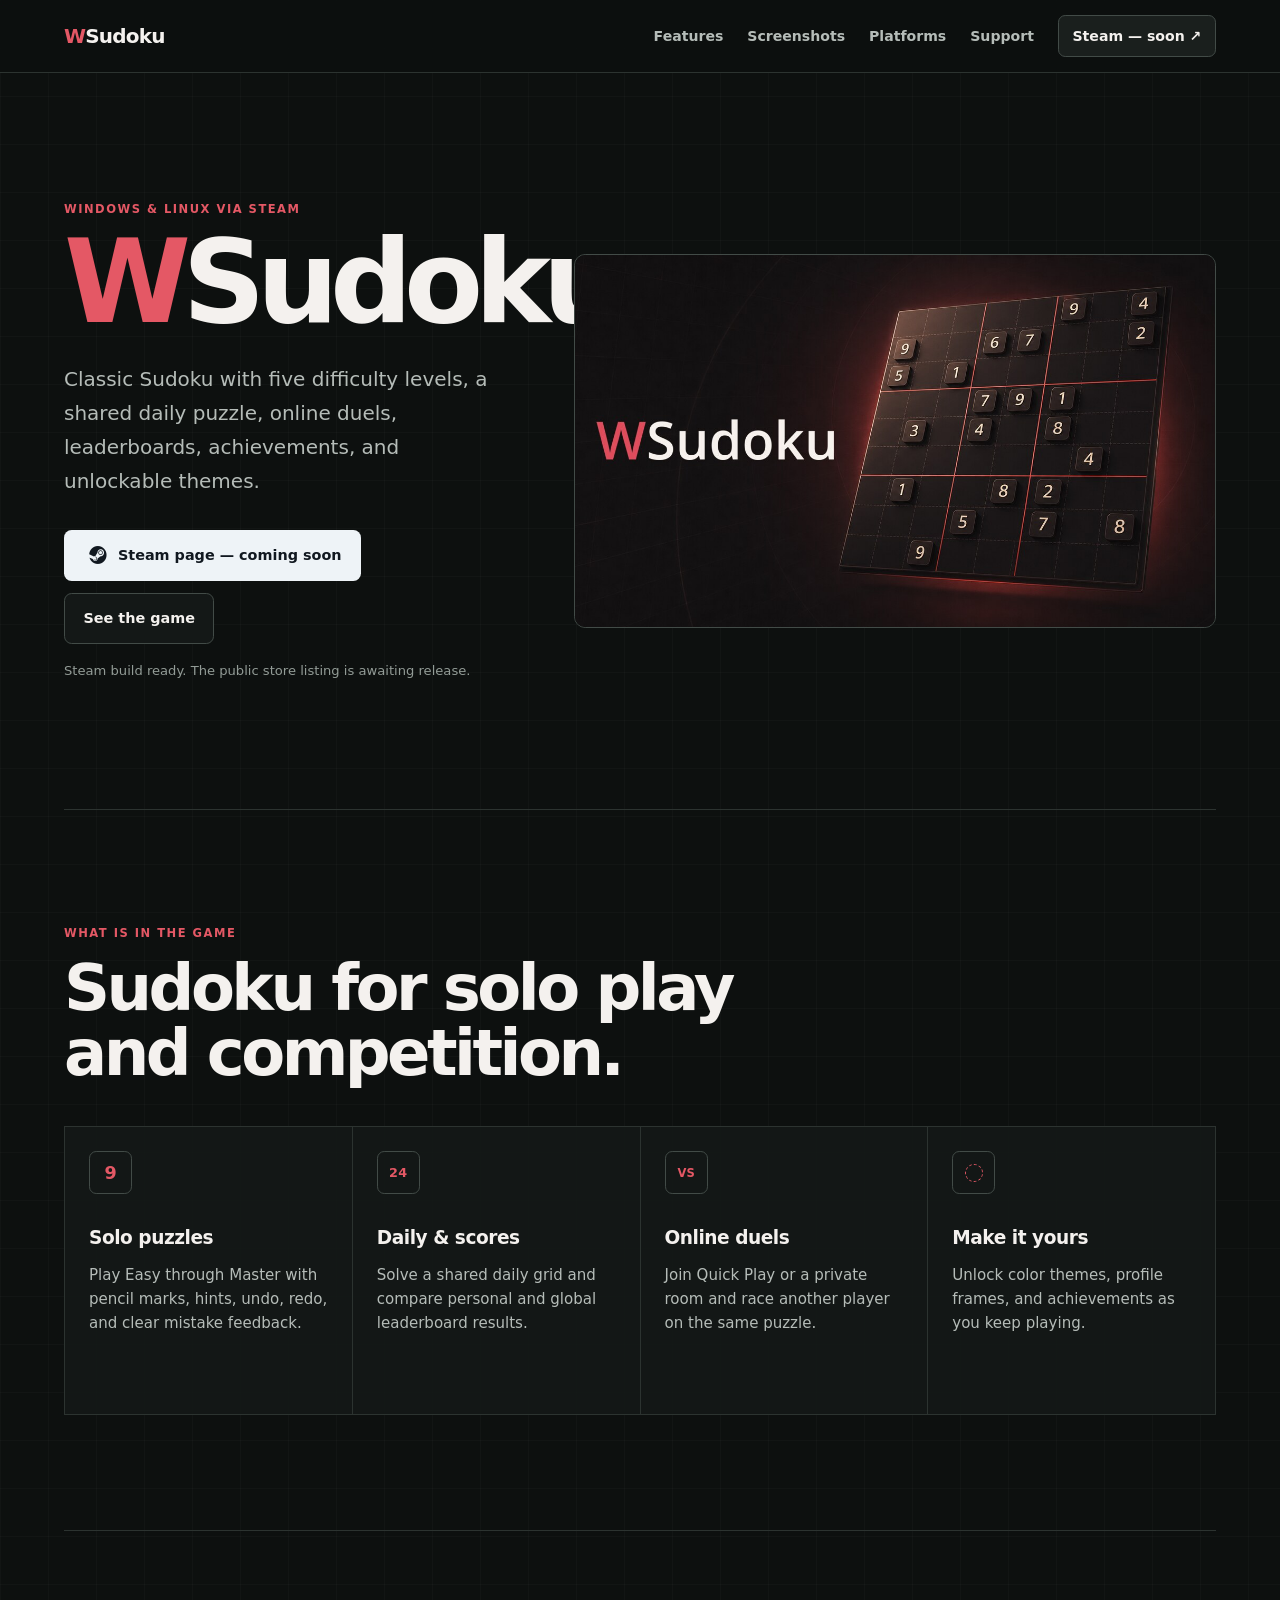
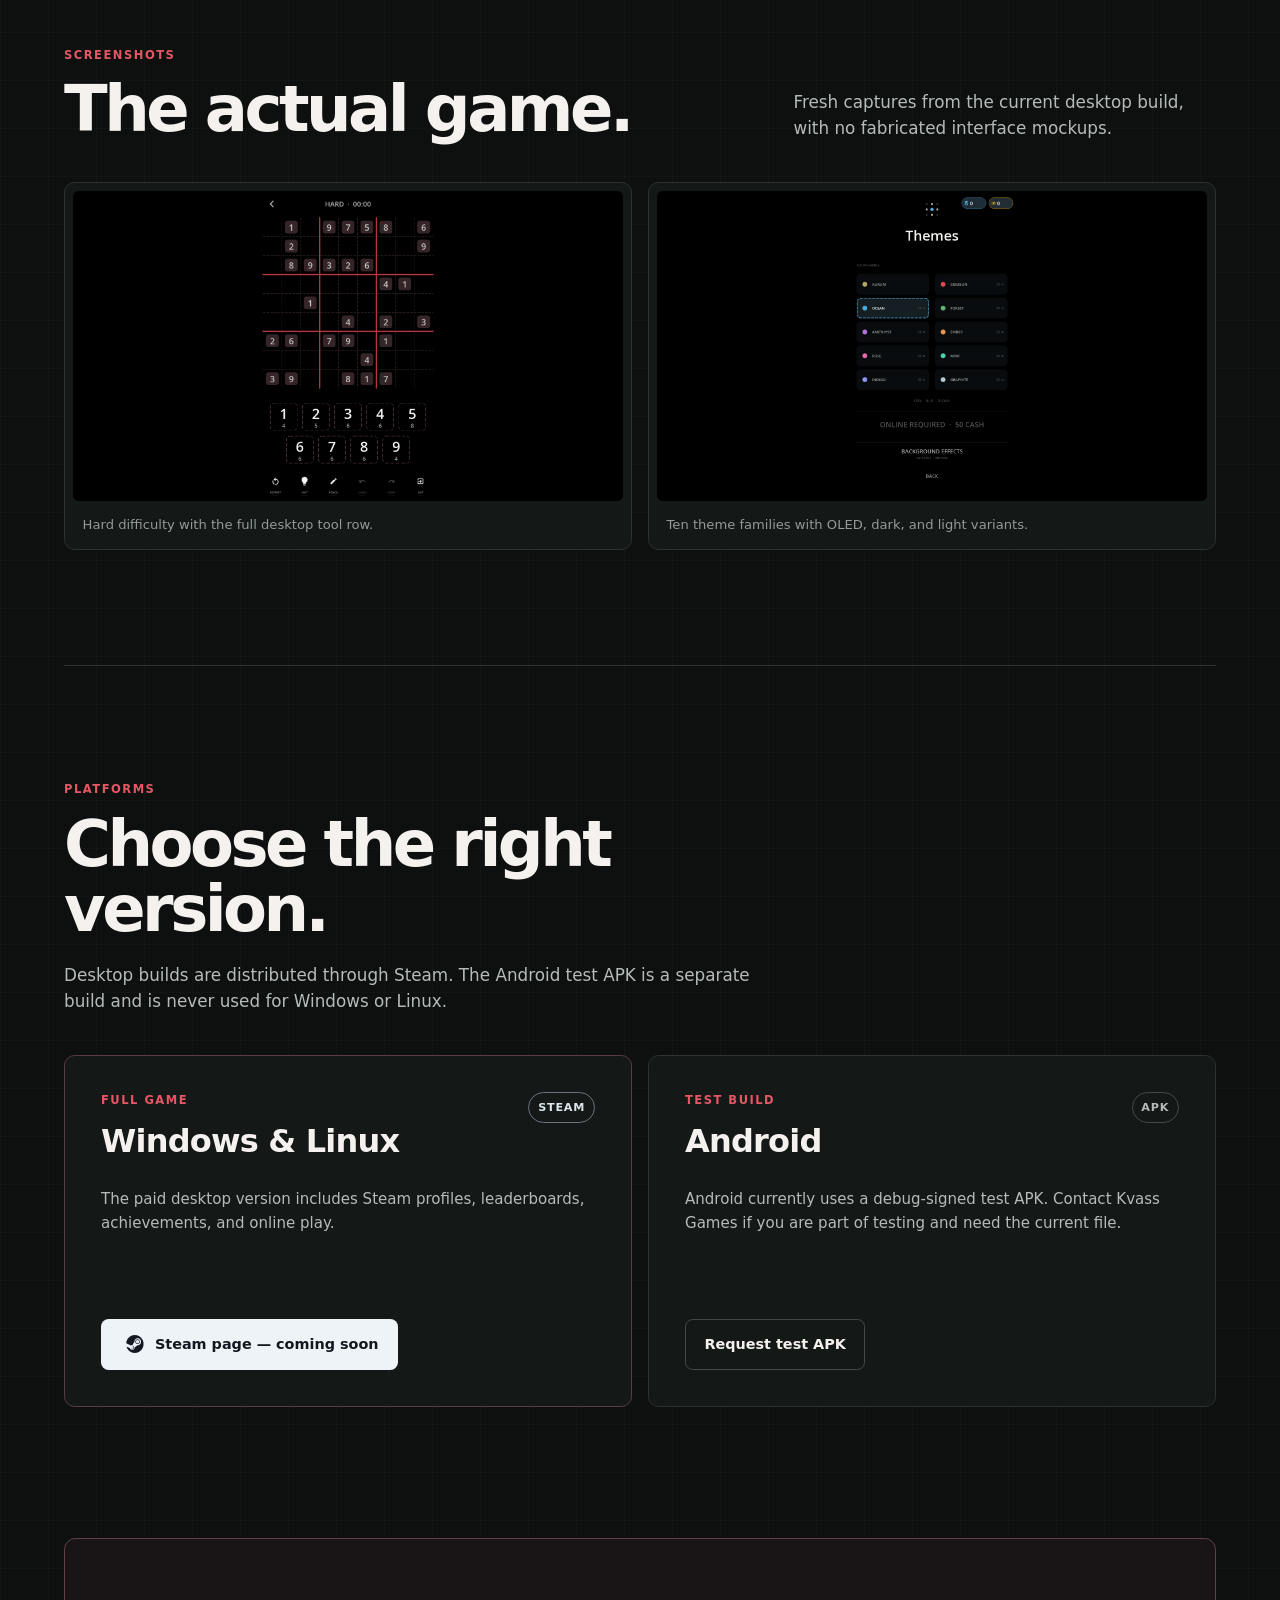
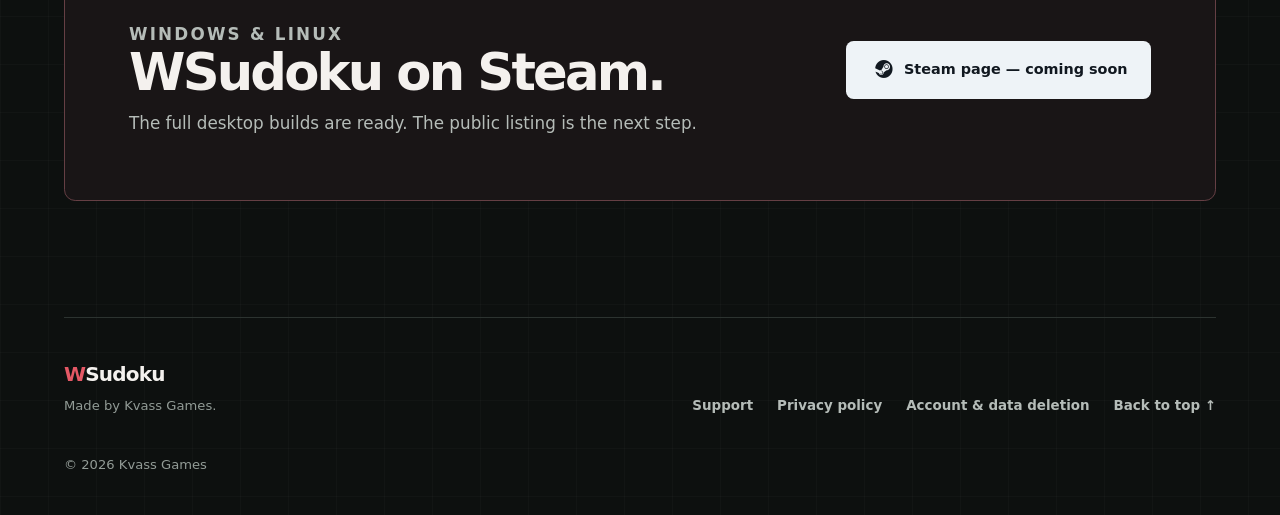
==== commit 70aa709a: "Add privacy policy and Steam glyph" ====
--- a/index.html
+++ b/index.html
@@ -74,7 +74,7 @@
               class="button button-steam"
               href="https://store.steampowered.com/app/5025470/"
             >
-              <span class="steam-mark" aria-hidden="true"></span>
+              <span class="steam-mark" aria-hidden="true">&#xf1b6;</span>
               Steam page — coming soon
             </a>
             <a class="button button-secondary" href="#screenshots">
@@ -201,7 +201,7 @@
               class="button button-steam"
               href="https://store.steampowered.com/app/5025470/"
             >
-              <span class="steam-mark" aria-hidden="true"></span>
+              <span class="steam-mark" aria-hidden="true">&#xf1b6;</span>
               Steam page — coming soon
             </a>
           </article>
@@ -236,7 +236,7 @@
           class="button button-steam button-large"
           href="https://store.steampowered.com/app/5025470/"
         >
-          <span class="steam-mark" aria-hidden="true"></span>
+          <span class="steam-mark" aria-hidden="true">&#xf1b6;</span>
           Steam page — coming soon
         </a>
       </section>
@@ -251,6 +251,7 @@
       </div>
       <div class="footer-links">
         <a href="mailto:Perezhoginviktor@proton.me?subject=WSudoku%20support">Support</a>
+        <a href="privacy/">Privacy policy</a>
         <a href="delete-account/">Account &amp; data deletion</a>
         <a href="#top">Back to top <span aria-hidden="true">↑</span></a>
       </div>
--- a/styles.css
+++ b/styles.css
@@ -1,3 +1,12 @@
+@font-face {
+  font-family: "WSudoku Nerd Symbols";
+  src: url("assets/fonts/wsudoku-nerd-symbols.woff") format("woff");
+  font-display: block;
+  font-style: normal;
+  font-weight: 400;
+  unicode-range: U+F1B6;
+}
+
 :root {
   color-scheme: dark;
   --page: #0d100f;
@@ -276,36 +285,15 @@
 }
 
 .steam-mark {
-  position: relative;
   display: inline-block;
-  width: 1.15rem;
-  height: 1.15rem;
+  width: 1.2em;
   flex: 0 0 auto;
-  border: 2px solid currentColor;
-  border-radius: 50%;
-}
-
-.steam-mark::before {
-  position: absolute;
-  top: 0.34rem;
-  right: 0.72rem;
-  width: 0.58rem;
-  height: 2px;
-  transform: rotate(28deg);
-  background: currentColor;
-  content: "";
-  transform-origin: right center;
-}
-
-.steam-mark::after {
-  position: absolute;
-  top: 0.52rem;
-  right: 0.88rem;
-  width: 0.28rem;
-  height: 0.28rem;
-  border: 2px solid currentColor;
-  border-radius: 50%;
-  content: "";
+  font-family: "WSudoku Nerd Symbols", sans-serif;
+  font-size: 1.35em;
+  font-style: normal;
+  font-weight: 400;
+  line-height: 1;
+  text-align: center;
 }
 
 .store-note {
